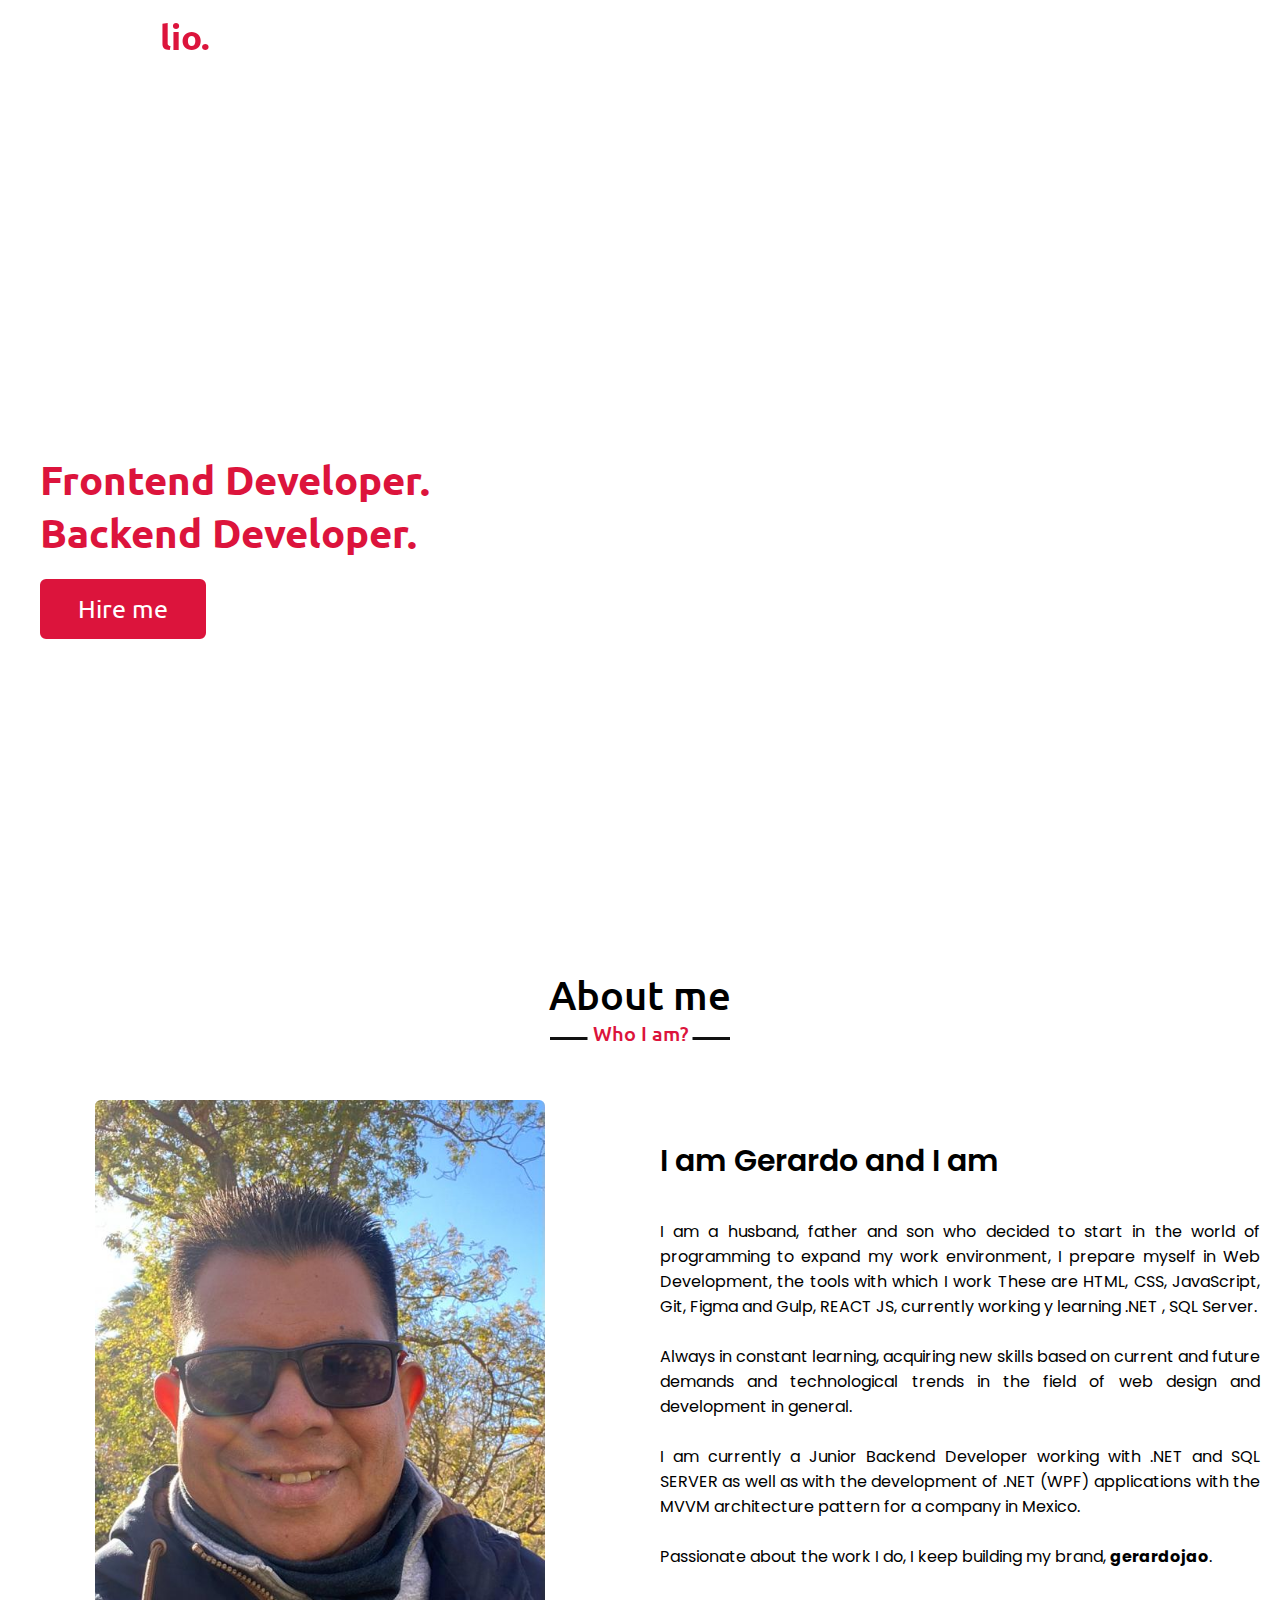
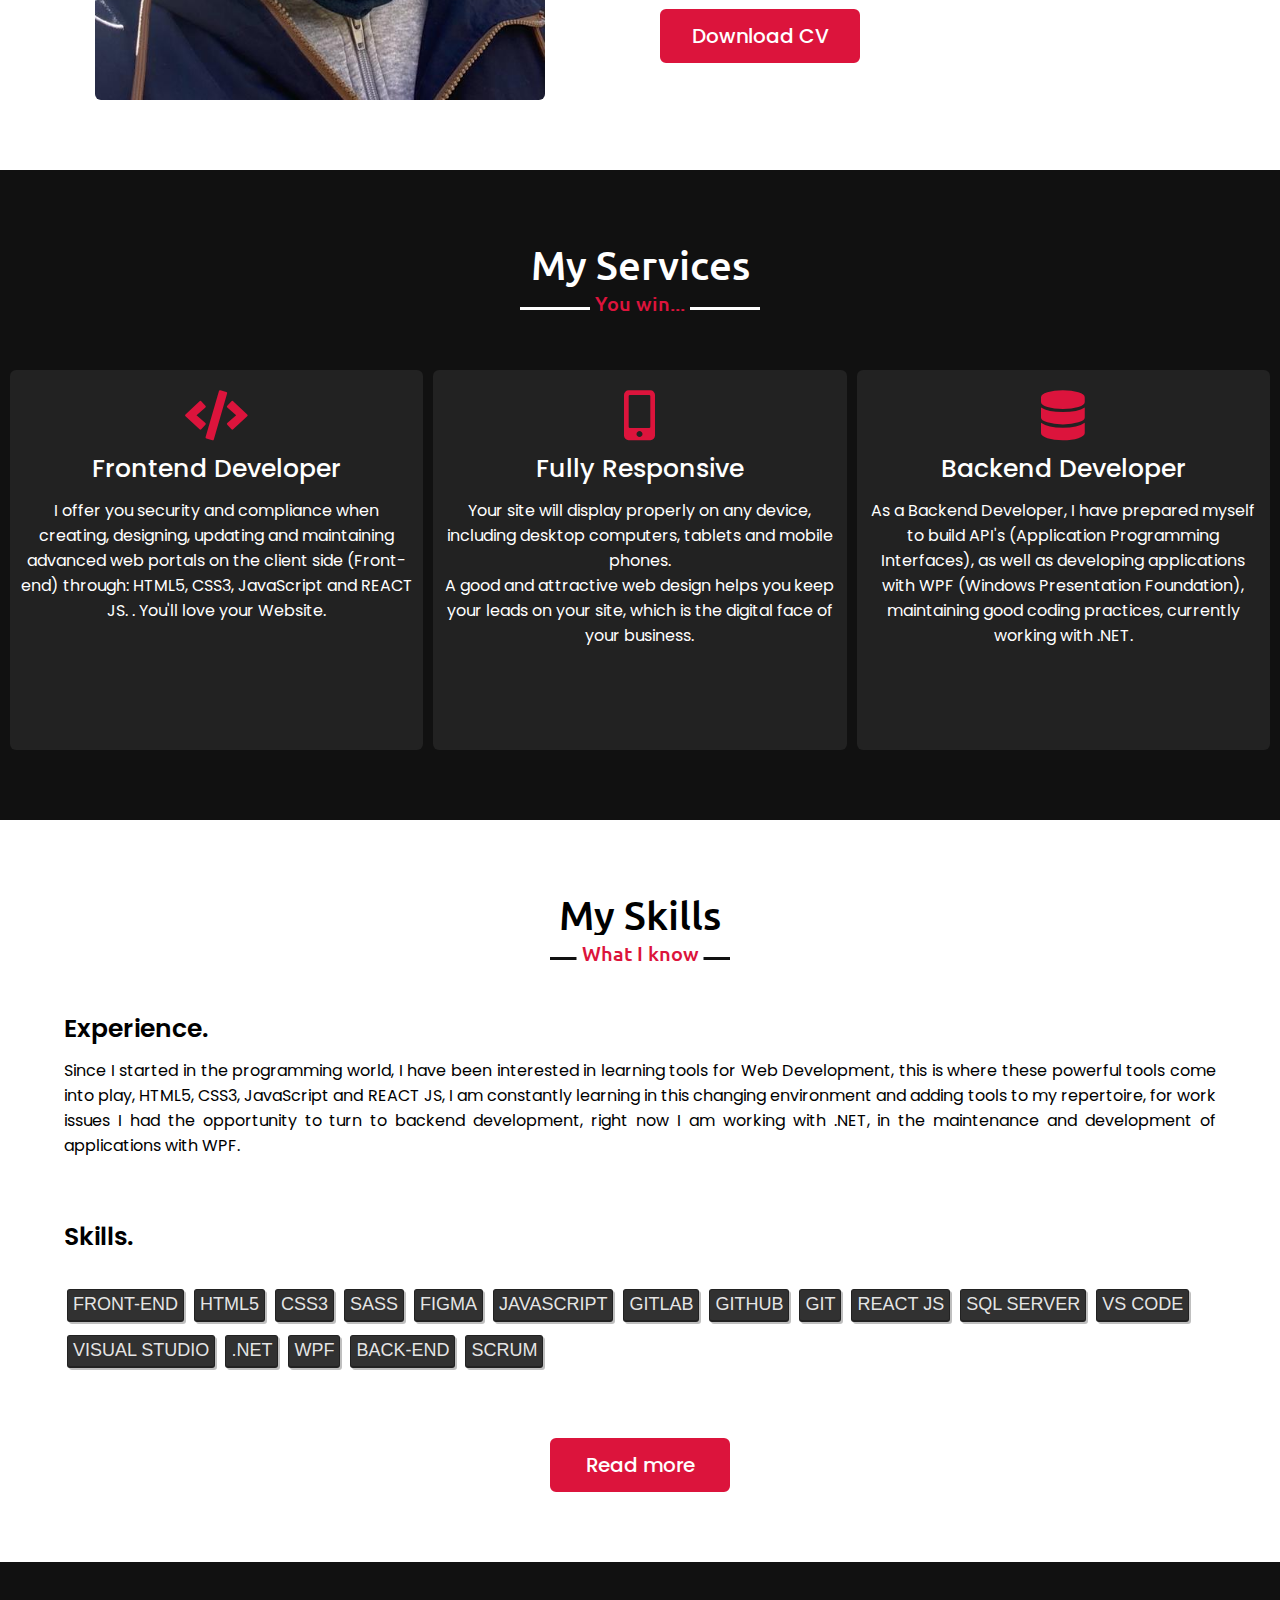
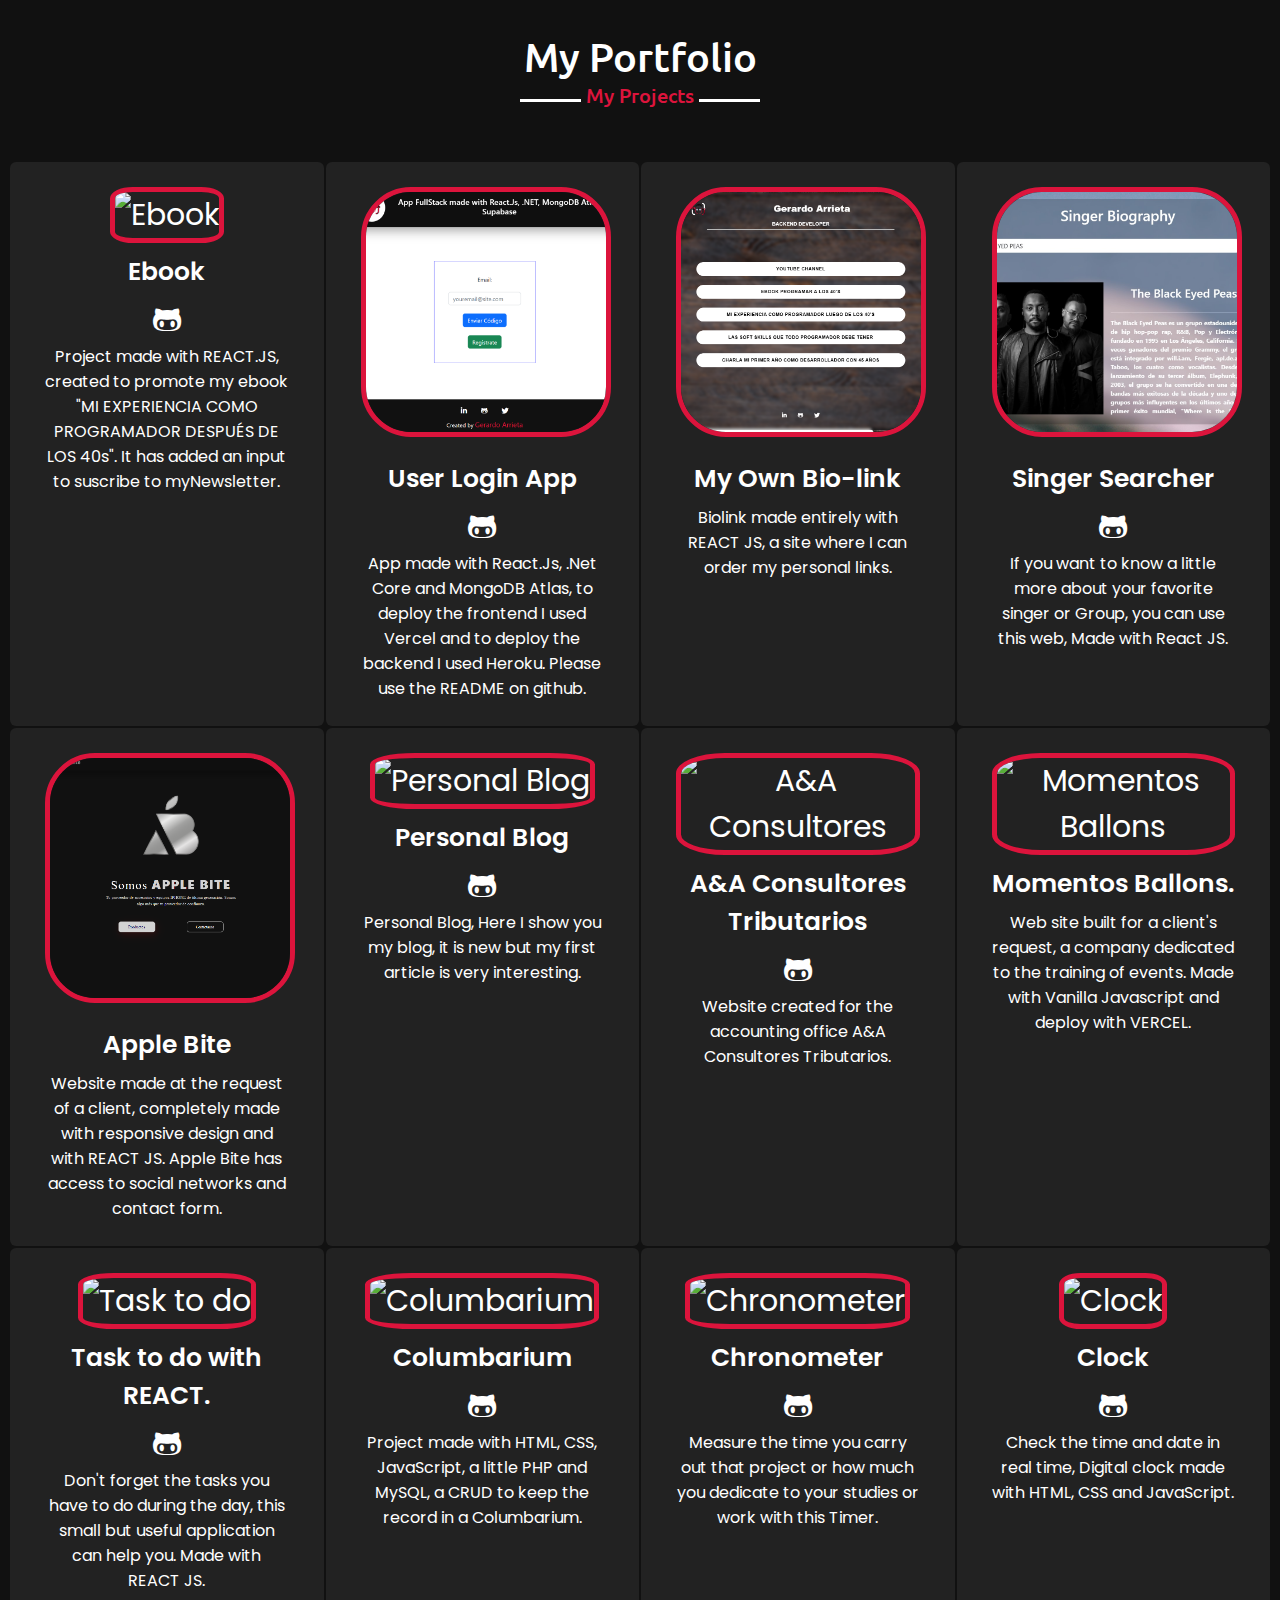
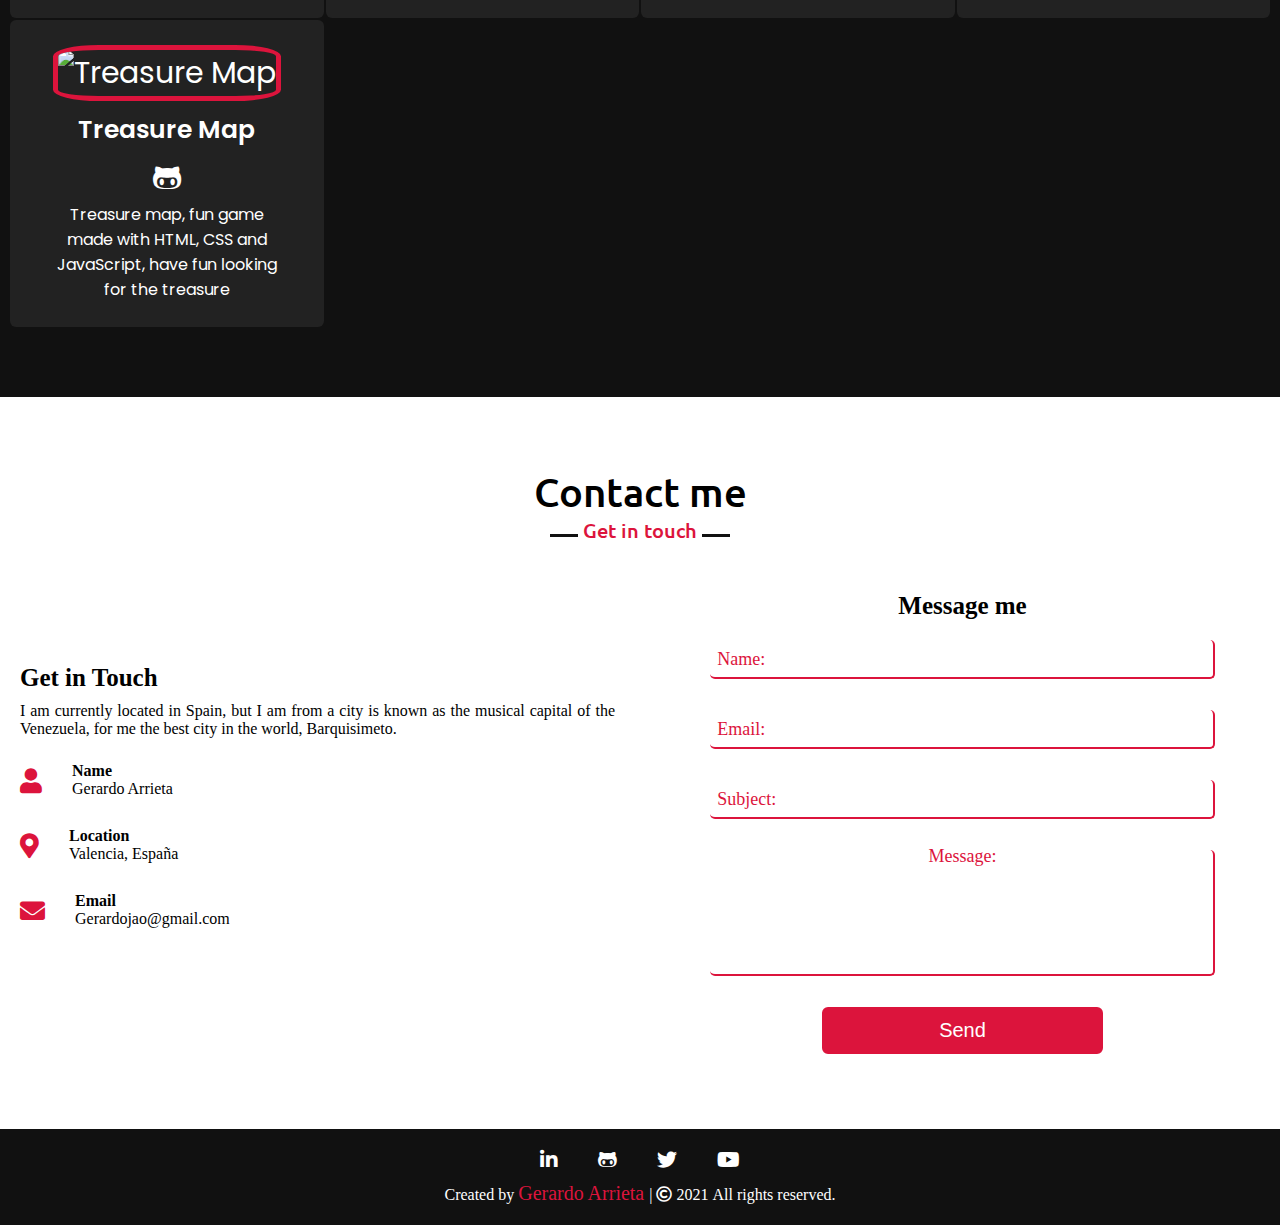
==== index.html @ e3ae9c71 "edit foto" ====
<!DOCTYPE html>
<html lang="en">

<head>
    <meta charset="UTF-8">
    <meta http-equiv="X-UA-Compatible" content="IE=edge">
    <meta name="viewport" content="width=device-width, initial-scale=1.0">
    <link rel="shortcut icon" href="./assets/logo.svg">
    <title>Gerardo Arrieta</title>
    <link rel="stylesheet" href="styles-min.css" type="text/css">
    <link rel="stylesheet" href="https://cdnjs.cloudflare.com/ajax/libs/font-awesome/5.15.3/css/all.min.css"
        referrerpolicy="no-referrer" />
</head>

<body>
    <nav class="navbar">
        <div class="navbar__container">
            <div class="navbar__logo"><a href="#" class="navbar__logo--a">Portfo<span id="spanLogo"
                        class="navbar__logo--span">lio.</span></a></div>
            <ul class="menu m">
                <li class="navbar__link"><a class="navbar__link--a a" href="#home">Home</a></li>
                <li class="navbar__link"><a class="navbar__link--a a" href="#about">About</a></li>
                <li class="navbar__link"><a class="navbar__link--a a" href="#service">Services</a></li>
                <li class="navbar__link"><a class="navbar__link--a a" href="#skills">Skills</a></li>
                <li class="navbar__link"><a class="navbar__link--a a" href="#portfolio">Portfolio</a></li>
                <li class="navbar__link"><a class="navbar__link--a a" href="#contact">Contact</a></li>
            </ul> <button id="panel-btn" class="panel-btn hamburger hamburger--vortex" type="button"> <span
                    class="hamburger-box"> <span class="hamburger-inner"></span> </span> </button>
        </div>
    </nav>
    <section class="home" id="home">
        <div class="home__container">
            <div class="home__content">
                <div class="home__content home__content--1">Hello, my name is</div>
                <div class="home__content home__content--2">Gerardo Arrieta</div>
                <div class="home__content home__content--3">And I am <span class="home__content--span typed"></span>
                </div>
                <div class="n-hide" id="strings">
                    <p class="home__content--span">Frontend Developer.</p>
                    <p class="home__content--span">Backend Developer.</p>
                </div><a href="#contact" class="home__content home__content--link">Hire me</a>
            </div>
        </div>
    </section>
    <section class="about" id="about">
        <div class="about__container">
            <h2 class="about__title">About me</h2>
            <div class="about__content">
                <article class="about__content about__content--1"><img src="./assets/meagain.jpeg" alt=""></article>
                <article class="about__content about__content--2">
                    <div>I am Gerardo and I am <br><span class="typed2"></span></div><br>
                    <p>I am a husband, father and son who decided to start in the world of programming to expand my work
                        environment, I prepare myself in Web Development, the tools with which I work These are HTML,
                        CSS, JavaScript, Git, Figma and Gulp, REACT JS, currently working y learning .NET , SQL Server.
                    </p><br>
                    <p>Always in constant learning, acquiring new skills based on current and future demands and
                        technological trends in the field of web design and development in general.</p><br>
                        <p>I am currently a Junior Backend Developer working with .NET and SQL SERVER as well as with the development of .NET (WPF) applications with the MVVM architecture pattern for a company in Mexico.
                        </p><br>
                    <p>Passionate about the work I do, I keep building my brand, <b>gerardojao</b>.</p><a href="./assets/CVGERARDOARRIETA.pdf"
                        download="Gerardo Arrieta CV" target="_blank" rel="noopener noreferrer">Download CV</a>
                </article>
            </div>
        </div>
    </section>
    <section class="service" id="service">
        <div class="service__container">
            <h2 class="service__title">My Services</h2>
            <div class="service__content">
                <div class="service__content--card">
                    <div class="box"><i class="fas fa-code"></i><br>
                        <div class="text">Frontend Developer</div>
                        <p> I offer you security and compliance when creating, designing, updating and maintaining
                            advanced web portals on the client side (Front-end) through: HTML5, CSS3, JavaScript and
                            REACT JS. . You'll love your Website.</p>
                    </div>
                </div>
                <div class="service__content--card">
                    <div class="box"><i class="fas fa-mobile-alt" aria-hidden="true"></i><br>
                        <div class="text">Fully Responsive</div>
                        <p>Your site will display properly on any device, including desktop computers, tablets and
                            mobile phones.</p>
                        <p>A good and attractive web design helps you keep your leads on your site, which is the digital
                            face of your business.</p>
                    </div>
                </div>
                <div class="service__content--card">
                    <div class="box"><i class="fas fa-database"></i><br>
                        <div class="text">Backend Developer</div>
                        <p>As a Backend Developer, I have prepared myself to build API's (Application Programming Interfaces), as well as developing applications with WPF (Windows Presentation Foundation), maintaining good coding practices, currently working with .NET.</p>
                    </div>
                </div>
            </div>
        </div>
    </section>
    <section class="skills" id="skills">
        <div class="skills__container">
            <h2 class="skills__title">My Skills</h2>
            <div class="skills__content">
                <div class="skills__content--creative">
                    <div class="text">Experience.</div>
                    <p> Since I started in the programming world, I have been interested in learning tools for Web Development, this is where these powerful tools come into play, HTML5, CSS3, JavaScript and REACT JS, I am constantly learning in this changing environment and adding tools to my repertoire, for work issues I had the opportunity to turn to backend development, right now I am working with .NET, in the maintenance and development of applications with WPF.
                    </p>
                </div>
                <div class="skills__content--bars">
                    <div class="skills__content--creative"></div>
                    <div class="text">Skills.</div>
                    <div class="filters">
                        <ul>
                            <li class=""><span>FRONT-END</span></li>
                            <li class=""><span>HTML5</span></li>
                            <li class="active"><span>CSS3</span></li>
                            <li class=""><span>SASS</span></li>
                            <li class=""><span>FIGMA</span></li>
                            <li class=""><span>JAVASCRIPT</span></li>
                            <li class=""><span>GITLAB</span></li>
                            <li class=""><span>GITHUB</span></li>
                            <li class=""><span>GIT</span></li>
                            <li class=""><span>REACT JS</span></li>
                            <li class=""><span>SQL SERVER</span></li>
                            <li class=""><span>VS CODE</span></li>
                            <li class=""><span>VISUAL STUDIO</span></li>
                            <li class=""><span>.NET</span></li>
                            <li class=""><span>WPF</span></li>
                            <li class=""><span>BACK-END</span></li>
                            <li class=""><span>SCRUM</span></li>
                        </ul>
                    </div>
                </div><a href="https://github.com/gerardojao" target="_blank">Read more</a>
            </div>
        </div>
    </section>
    <section class="portfolio" id="portfolio">
        <div class="portfolio__container">
            <h2 class="portfolio__title">My Portfolio</h2>
            <div class="portfolio__container--carousel ">
                <div class="card ">
                    <div class="box"><a href="https://ebookyoprogramador.vercel.app/" target="_blank"><img
                                src="./assets/portada.svg" alt="Ebook"></a>
                        <div class="text">Ebook</div><a title="GitHub"
                            href="https://github.com/gerardojao/yoprogramador" target="_blank"><i
                                class="fab fa-github-alt" aria-hidden="true"></i></a>
                        <p>Project made with REACT.JS, created to promote my ebook "MI EXPERIENCIA COMO PROGRAMADOR
                            DESPUÉS DE LOS 40s". It has added an input to suscribe to myNewsletter. </p>
                    </div>
                </div>

                <div class="card ">
                    <div class="box"><a href="https://userlogin.vercel.app/login" target="_blank"
                            rel="noopener noreferrer"><img src="./assets/userloginapp.png" alt="User Login App"></a>
                        <div class="text">User Login App</div><a title="GitHub"
                            href="https://github.com/gerardojao/clientApp" target="_blank"><i class="fab fa-github-alt"
                                aria-hidden="true"></i></a>
                        <p>App made with React.Js, .Net Core and MongoDB Atlas, to deploy the frontend I used Vercel and
                            to deploy the backend I used Heroku. Please use the README on github. </p>
                    </div>
                </div>
                <div class="card ">
                    <div class="box"><a href="https://bit.ly/3MsRdD9" target="_blank" rel="noopener noreferrer"><img
                                src="./assets/bio.png" alt="Biolink Gerardojao"></a>
                        <div class="text">My Own Bio-link</div>
                        <p>Biolink made entirely with REACT JS, a site where I can order my personal links. </p>
                    </div>
                </div>
                <div class="card ">
                    <div class="box"><a href="https://singer-biography.netlify.app/" target="_blank"
                            rel="noopener noreferrer"><img src="./assets/SINGERBIOGRAPHY.jpg" alt="Singer Searcher"></a>
                        <div class="text">Singer Searcher</div><a title="GitHub"
                            href="https://github.com/gerardojao/singerbiography" target="_blank"><i
                                class="fab fa-github-alt" aria-hidden="true"></i></a>
                        <p>If you want to know a little more about your favorite singer or Group, you can use this web,
                            Made with React JS. </p>
                    </div>
                </div>
                <div class="card ">
                    <div class="box"><a href="https://bit.ly/3rsDqEd" target="_blank" rel="noopener noreferrer"><img
                                src="./assets/applebite.png" alt="Apple Bite"></a>
                        <div class="text">Apple Bite</div>
                        <p>Website made at the request of a client, completely made with responsive design and with
                            REACT JS. Apple Bite has access to social networks and contact form. </p>
                    </div>
                </div>
                <div class="card ">
                    <div class="box"><a href="https://gerardojao.github.io/My-Blog" target="_blank"
                            rel="noopener noreferrer"><img src="./assets/img-blog.jpg" alt="Personal Blog"></a>
                        <div class="text">Personal Blog</div><a title="GitHub"
                            href="https://github.com/gerardojao/My-Blog" target="_blank"><i class="fab fa-github-alt"
                                aria-hidden="true"></i></a>
                        <p>Personal Blog, Here I show you my blog, it is new but my first article is very interesting.
                        </p>
                    </div>
                </div>
                <div class="card ">
                    <div class="box"><a href="https://aaconsultores.github.io/website" target="_blank"
                            rel="noopener noreferrer"><img src="./assets/portada website.png" alt="A&A Consultores"></a>
                        <div class="text">A&A Consultores Tributarios</div><a title="GitHub"
                            href="https://github.com/aaconsultores/website" target="_blank"><i class="fab fa-github-alt"
                                aria-hidden="true"></i></a>
                        <p>Website created for the accounting office A&A Consultores Tributarios. </p>
                    </div>
                </div>
                <div class="card ">
                    <div class="box"><a href="https://ballonsmomentos.vercel.app/" target="_blank"
                            rel="noopener noreferrer"><img src="./assets/MB.png" alt="Momentos Ballons"></a>
                        <div class="text">Momentos Ballons.</div>
                        <p>Web site built for a client's request, a company dedicated to the training of events. Made
                            with Vanilla Javascript and deploy with VERCEL. </p>
                    </div>
                </div>
                <div class="card ">
                    <div class="box"><a href="https://gerardojao.github.io/tasktodo-react/" target="_blank"
                            rel="noopener noreferrer"><img src="./assets/Task to do.png" alt="Task to do"></a>
                        <div class="text">Task to do with REACT.</div><a title="GitHub"
                            href="https://gerardojao.github.io/tasktodo-react/" target="_blank"><i
                                class="fab fa-github-alt" aria-hidden="true"></i></a>
                        <p>Don't forget the tasks you have to do during the day, this small but useful application can
                            help you. Made with REACT JS. </p>
                    </div>
                </div>
                <div class="card ">
                    <div class="box"><a href="https://gerardojao.github.io/columbarium/" target="_blank"><img
                                src="./assets/columbarium.png" alt="Columbarium"></a>
                        <div class="text">Columbarium</div><a title="GitHub"
                            href="https://github.com/gerardojao/columbarium" target="_blank"><i
                                class="fab fa-github-alt" aria-hidden="true"></i></a>
                        <p>Project made with HTML, CSS, JavaScript, a little PHP and MySQL, a CRUD to keep the record in
                            a Columbarium. </p>
                    </div>
                </div>
                <div class="card ">
                    <div class="box"><a href="https://gerardojao.github.io/chronometer/" target="_blank"
                            rel="noopener noreferrer"><img src="./assets/chronometer.png" alt="Chronometer"></a>
                        <div class="text">Chronometer</div><a title="GitHub"
                            href="https://github.com/gerardojao/chronometer" target="_blank"><i
                                class="fab fa-github-alt" aria-hidden="true"></i></a>
                        <p>Measure the time you carry out that project or how much you dedicate to your studies or work
                            with this Timer. </p>
                    </div>
                </div>
                <div class="card ">
                    <div class="box"><a href="https://gerardojao.github.io/Clock/" target="_blank"
                            rel="noopener noreferrer"><img src="./assets/Clock.png" alt="Clock"></a>
                        <div class="text">Clock</div><a title="GitHub" href="https://github.com/gerardojao/Clock"
                            target="_blank"><i class="fab fa-github-alt" aria-hidden="true"></i></a>
                        <p>Check the time and date in real time, Digital clock made with HTML, CSS and JavaScript. </p>
                    </div>
                </div>
                <div class="card ">
                    <div class="box"><a href="https://gerardojao.github.io/Treasure-Map/" target="_blank"
                            rel="noopener noreferrer"><img src="./assets/treasure Map.png" alt="Treasure Map"></a>
                        <div class="text">Treasure Map</div><a title="GitHub"
                            href="https://github.com/gerardojao/Treasure-Map" target="_blank"><i
                                class="fab fa-github-alt" aria-hidden="true"></i></a>
                        <p>Treasure map, fun game made with HTML, CSS and JavaScript, have fun looking for the treasure
                        </p>
                    </div>
                </div>
            </div>
    </section>
    <section class="contact" id="contact">
        <div class="contact__container">
            <div class="center">
                <div class="content content__hide">
                    <div class="header">
                        <h2>Message sent successfully</h2>
                    </div><label for="click" class="fas fa-check"></label>
                    <p><span class="pattern bigFont">Gerardo</span> Thank you for contacting me, I will contact you as
                        soon as possible.</p>
                    <div class="line"></div><a class="close-btn">Close</a>
                </div>
            </div>
            <h2 class="contact__title">Contact me</h2>
            <div class="form__content">
                <div class="form__content--1">
                    <div class="text">Get in Touch</div>
                    <p> I am currently located in Spain, but I am from a city is known as the musical
                        capital of the Venezuela, for me the best city in the world, Barquisimeto. </p>
                    <div class="icons">
                        <div class="row"><i class="fas fa-user"></i>
                            <div class="info">
                                <div class="head">Name</div>
                                <div class="sub-title">Gerardo Arrieta</div>
                            </div>
                        </div>
                        <div class="row"><i class="fas fa-map-marker-alt"></i>
                            <div class="info">
                                <div class="head">Location</div>
                                <div class="sub-title">Valencia, España</div>
                            </div>
                        </div>
                        <div class="row"><i class="fas fa-envelope"></i>
                            <div class="info">
                                <div class="head">Email</div>
                                <div class="sub-title">Gerardojao@gmail.com</div>
                            </div>
                        </div>
                        <!-- <div class="row"><a href="https://bit.ly/3z6SwRh"><i class="fab fa-whatsapp-square"></i></i></a>
                            <div class="info">
                                <div class="head">Whatsapp</div>
                                <div class="sub-title">+584245823137</div>
                            </div>
                        </div> -->
                    </div>
                </div>
                <form class="main main__form">
                    <div class="text">Message me</div><input type="text" class="formulario__items" name="name" id="name"
                        title="Accept space, special character and letters ex: Peter"
                        pattern="^[\w'\-,.][^0-9_!¡?÷?¿/\\+=@#$%ˆ&*(){}|~<>;:[\]]{2,}$" required><label id="label"
                        class="form-label" for="name">Name:</label><input id="email" type="text"
                        class="formulario__items" name="email"
                        pattern="[a-zA-Z0-9_]+([.][a-zA-Z0-9_]+)*@[a-z0-9-]+(\.[a-z]{2,15})$"
                        title="Email format correct: peter@gmail.com" required><label id="label" class="form-label"
                        for="email">Email:</label><input id="subject" type="text" class="formulario__items"
                        name="subject" required><label id="label" class="form-label"
                        for="subject">Subject:</label><textarea id="mensaje" class="formulario__mensaje" cols="30"
                        rows="5" name="comments" required></textarea><label id="textarea" class="mensaje"
                        for="mensaje">Message:</label><button class="formulario__items form__button"
                        value="Send">Send</button>
                </form>
            </div>
        </div>
    </section>
    <footer class="footer">
        <div class="rrss"><a title="LinkedIn" href="https://linkedin.com/in/gerardojao" target="_blank"><i
                    class="fab fa-linkedin-in" aria-hidden="true"></i></a><a title="GitHub"
                href="https://github.com/gerardojao" target="_blank"><i class="fab fa-github-alt"
                    aria-hidden="true"></i></a><a title="Twitter" href="https://twitter.com/gerardojao"
                target="_blank"><i class="fab fa-twitter" aria-hidden="true"></i></i></a><a title="YouTube" href="https://www.youtube.com/channel/UCA1YYc0kepUu-5-598qnNIw" target="_blank"><i
                    class="fab fa-youtube" aria-hidden="true"></i></a></div>
        <div class="copyright">Created by <span class="name"> Gerardo Arrieta </span>| <span class="far fa-copyright">
                2021 All rights reserved.</span></div>
    </footer><button class="scroll-top-btn hidden">&#11014;</button>
    <script src="https://cdn.jsdelivr.net/npm/typed.js@2.0.12"></script>
    <script src="script.js"></script>
</body>

</html>
---- styles-min.css ----
@import url('https://fonts.googleapis.com/css2?family=Poppins:wght@400;500;600;700&family=Ubuntu:wght@400;500;700&display=swap'); @import url("hamburgers.min.css");*{margin:0;padding:0;box-sizing: border-box;text-decoration: none;}body{font-size:16px;}:root{--main-color: crimson;--second-color:#222;--third-color:#fff;}html{scroll-behavior: smooth;}/* navbar style */.navbar{position: fixed;width: 100%;padding:15px 0;transition: all .3s ease;font-family: "Ubuntu",sans-serif;z-index:999;font-size:16px;}.sticky{padding:15px 0; background: var(--main-color);}.navbar__container{display:flex;align-items: center;justify-content: space-between;max-width: 1300px;padding: 0 50px;margin:auto;}.navbar__logo--a{font-size:35px;color:var(--third-color);font-weight: 600;}.navbar__logo--span{color: var(--main-color);}.navbar__logo--spanW{color:var(--third-color);}.navbar__link{list-style: none;display:inline-block;}.navbar__link--a{color:var(--third-color);font-size: 17px;font-weight: 500;margin-left: 20px;transition:color .3s ease;}.navbar__link--a:hover{color:var(--main-color);}.navbar__link--white{color:var(--third-color);font-size: 17px;font-weight: 500;margin-left: 20px;transition:color .3s ease;}/* hambur */.is-active{transform: translate(0,0);}#panel-btn{position: fixed; z-index: 999;top:2vh; right: 1vw; width: 3rem; height: 3rem; border-radius: 50%; padding: 0; display:flex; justify-content: center; align-items: center; background-color: var(--main-color);cursor:pointer;display:none;color:#fff;}/* home section */.home{display:flex;height: 100vh;background: url("./assets/darkbg.jpg") fixed no-repeat;background-size: cover;color:#fff;min-height: 500px;font-family: "Ubuntu",sans-serif;}.home__container{margin:auto 0 auto 40px;}.home__content--1{font-size: 27px;}.home__content--2{font-size: 75px;font-weight: 600;margin-left: -10px;}.home__content--3{font-size: 27px;margin:5px 0;}.home__content--span{color:crimson;font-weight: 700;font-size: 40px;}.home__content--3 .n-hide{opacity:0;visibility: hidden;}.home__content--link{display:inline-block;color:#fff;background-color: crimson;font-size: 25px;padding:12px 36px;margin-top:20px;border-radius: 6px;border:2px solid crimson;transition: all .3s ease;}.home__content--link:hover{color:#fff;background: none;}/* about section */ section{padding:70px 0;}.about{font-family:"Poppins",sans-serif;}.about__title{font-family:"Ubuntu",sans-serif;text-align:center;font-size: 40px;font-weight: 500;margin-bottom: 60px;padding-bottom: 20px;position: relative;}.about__title::before{content:"";position: absolute;bottom:0px;left:50%;width: 180px;height: 3px;background: #111;transform:translateX(-50%);}.about__title::after{content:"Who I am?";position: absolute;bottom:-12px;left:50%;color:crimson;background: #fff;transform:translateX(-50%);padding:5px;font-size: 20px;}.about__content--1 img{height: 534px; width: 400px; object-fit: cover;border-radius:6px;}.about__content{display:grid;align-items: center;justify-content: space-between;grid-template-columns: repeat(auto-fit, minmax(250px,1fr));/* tenia en minmax350,1fr */}.about__content--1{margin-left:auto;margin-right:auto;}.about__content--1 img{height: 507px;width: 380px;object-fit: cover; border-radius:6px; margin-left:auto; margin-right:auto;}.about__content--2{margin:20px 10px;}.about__content--2 div{font-size: 25px; font-weight:600; margin-bottom:10px;}.about__content--2 span{color:crimson;}.about__content--2 p{text-align: justify;}.about__content--2 a{display:inline-block;color:#fff;background-color: crimson;font-size: 20px;font-weight:500;padding:10px 20px;margin-top:40px;border-radius: 6px;border:2px solid crimson;transition: all .3s ease;width:200px;text-align:center;}.about__content--2 a:hover{color:crimson;background: none;}/* services section */.service{font-family:"Poppins",sans-serif;padding-left:10px;padding-right:10px;background: #111;color:#fff;}.service__title{font-family:"Ubuntu",sans-serif; text-align:center; font-size: 40px; font-weight: 500; margin-bottom: 60px; padding-bottom: 20px; position: relative;}.service__title::before{content:""; position: absolute; bottom:0px; left:50%; width: 240px; height: 3px; background: #fff; transform:translateX(-50%);}.service__title::after{content:"You win..."; position: absolute; bottom:-12px; left:50%; color:crimson; background: #111; transform:translateX(-50%); padding:5px; font-size: 20px;}.service__content{display:grid;align-items: center;justify-content: space-between;grid-template-columns: repeat(auto-fit, minmax(250px,1fr));gap:10px;}.service__content--card{background:#222; text-align:center; border-radius:6px; padding:20px 10px; min-height: 380px;}.service__content--card:hover{background:crimson;}.service__content--card i{color:crimson;font-size: 50px;padding-bottom:10px;transition: color .3s ease;}.service__content--card:hover i{color:#111;}.service__content--card .text{font-size: 25px;font-weight: 500;margin-bottom:10px 0 7px 0;padding-bottom:10px;}.service__content--card .box{transition: all .3s ease;}.service__content--card .box:hover{transform:scale(1.05);}/* skills */.skills{font-family:"Poppins",sans-serif;}.skills__title{font-family:"Ubuntu",sans-serif; text-align:center; font-size: 40px; font-weight: 500; margin-bottom: 30px; padding-bottom: 20px; position: relative;}.skills__title::before{content:""; position: absolute; bottom:0px; left:50%; width: 180px; height: 3px; background: #111; transform:translateX(-50%);}.skills__title::after{content:"What I know"; position: absolute; bottom:-12px; left:50%; color:crimson; background: #fff; transform:translateX(-50%); padding:5px; font-size: 20px;}.skills__content{display:flex;flex-direction: column;align-items: center;justify-content: center;}.skills__content--creative,.skills__content--bars{margin:20px;width: 90%;}.skills__content--creative .text{font-size: 25px;font-weight:600;margin-bottom:10px;}.skills__content--bars .text{font-size: 25px;font-weight:600;margin-bottom:30px;}.skills__content--creative p{text-align: justify;}.skills__content a{display:inline-block;color:#fff;background-color: crimson;font-size: 20px;font-weight:500;padding:10px 30px;margin-top:40px;border-radius: 6px;border:2px solid crimson;transition: all .3s ease;justify-content: center;align-items: center;width: 180px;height: auto;text-align: center;}.skills__content a:hover{color:crimson;background: none;}.skills__content--bars span{font-weight: 500;font-size: 18px;}.skills__content--bars .line{height: 5px;width: 100%;background: lightgray;position: absolute;top:30px;}.skills__content--bars .line::before{content:"";position: absolute;left:0;width: 80%;height: 100%;background: crimson;} .filters li{display: inline-block;padding: 8px 5px;background-color: #313131;color: #f1f1f1f1;border-width: 1px 1px 2px 1px;border-style: solid;border-color: #222;border-radius: 3px;text-transform: uppercase;font-family: MontSerrat,Tahoma,Arial,sans-serif;font-weight: 700;font-size: .75em;line-height: 1em;box-shadow: 2px 2px 0 rgba(0,0,0,.25);margin: 3px;opacity: 1;position: relative;overflow: hidden;}.filters li:hover{background-color: crimson;}/* portfolio/portfolio */ .portfolio{font-family:"Poppins",sans-serif;padding-left:10px;padding-right:10px;background: #111;color:#fff;}.portfolio__title{font-family:"Ubuntu",sans-serif; text-align:center; font-size: 40px; font-weight: 500; margin-bottom: 60px; padding-bottom: 20px; position: relative;}.portfolio__title::before{content:""; position: absolute; bottom:0px; left:50%; width: 240px; height: 3px; background: #fff; transform:translateX(-50%);}.portfolio__title::after{content:"My Projects"; position: absolute; bottom:-12px; left:50%; color:crimson; background: #111; transform:translateX(-50%); padding:5px; font-size: 20px;}.portfolio__container--carousel{display:grid;grid-template-columns: repeat(auto-fill, minmax(300px,1fr));gap:2px;}.portfolio__container--carousel .card{background: #222;border-radius: 6px;padding:25px 35px;text-align: center;transition:all .3s ease;}.portfolio__container--carousel .card:hover{background: crimson;}.portfolio__container--carousel .card:hover .box{transform: scale(1.05);}.portfolio__container--carousel .card .text{font-size: 25px; font-weight: 600; margin: 10px 0 7px 0;}.portfolio__container--carousel .card img{height: 250px;width: 250px;object-fit: cover;border-radius: 20%;border: 5px solid crimson;transition:all .3s ease;cursor:pointer;}.portfolio__container--carousel .card:hover img{border: 5px solid #fff;cursor:pointer;}.portfolio__container--carousel .card a{color:#fff;font-size:30px;cursor:pointer;}/* contact me section */ .contact__title{font-family:"Ubuntu",sans-serif;text-align:center;font-size: 40px;font-weight: 500;margin-bottom: 30px;padding-bottom: 20px;position: relative;}.contact__title::before{content:"";position: absolute;bottom:0px;left:50%;width: 180px;height: 3px;background: #111;transform:translateX(-50%);}.contact__title::after{content:"Get in touch";position: absolute;bottom:-12px;left:50%;color:crimson;background: #fff;transform:translateX(-50%);padding:5px;font-size: 20px;}.contact__container{position: relative;}.form__content{display:grid;align-items: center;justify-content: space-between;grid-template-columns: repeat(auto-fit, minmax(250px,1fr));/* tenia 380,1fr */gap:10px;margin-top:-10px;}.form__content--1,.main{margin-left:20px;margin-right:20px;}.form__content--1 .text{font-size: 25px;font-weight:600;margin-bottom:10px;}.form__content--1 p{text-align: justify;}.form__content--1 .icons{margin:10px 0;}.form__content--1 .row{display:flex;height: 65px;align-items: center;}.form__content--1 .row .info{margin-left:30px;}.form__content--1 .row i{font-size: 25px;color:crimson;}.form__content--1 .info .head{font-weight: 600;}/* form import */.main{display:flex;flex-direction:column;justify-content: center;align-items:center;margin:auto;width: 90%;text-align: left;}.main__form{padding: 5px 5px;border-radius: 3px;display:flex;flex-direction: column;align-content: center;flex-wrap: wrap;position: relative;}.main__form .text{font-size: 25px;font-weight:600;margin-bottom:20px;margin-top:30px;}.form-label{display: inline-block;color:crimson;margin-top:10px;font-size: 18px;position: relative;margin-left:15px;top:-40px;z-index:-50;transition:all .5s;width: 90%;}.form-js{display: inline-block;color:#222;margin-top:10px;font-size: 18px;position: relative;transition:all .5s;top:-70px;z-index:1;text-align: left;width: 90%;}.formulario__items{background: transparent;border:none;font-size: 18px;color:#222;border-radius: 2px;padding:8px;border-bottom: 2px solid crimson;border-right: 2px solid crimson;border-radius:5px;width: 90%;outline:0;}.formulario__items:focus +.form-label{z-index:1;font-weight: 100;top:-70px;}.formulario__mensaje{background: transparent;border:none;font-size: 18px;color:#222;border-radius: 5px;padding:12px;border-bottom: 2px solid crimson;border-right: 2px solid crimson;resize:none;width: 90%;outline:0;}.mensaje{display: block;color:crimson;margin-top:10px;font-size: 18px;position: relative;transition:all .5s;z-index:-50;top:-140px;}.mensaje-js{text-align: left;display: block;color:#222;margin-top:10px;font-size: 18px;position: relative;transition:all .5s;z-index:1;top:-180px;}.formulario__mensaje:focus +.mensaje{z-index:1;font-weight: 100;top:-180px;}.form__button{display:inline-block;color:#fff;background-color: crimson;font-size: 20px;font-weight:500;padding:10px 30px;cursor:pointer;border-radius: 6px;border:2px solid crimson;transition: all .3s ease;text-align:center;width:50%;}.form__button:hover{color:crimson;background: none;}/* footer section */footer{background: #111;padding: 20px 23px;color:#fff;text-align: center;}footer .name{color:crimson;font-size: 20px;}footer .rsss{margin-bottom:10px;}footer .copyright{margin-top:10px;}footer .rrss a{text-decoration: none;color:#fff;font-size:20px;padding:20px;}footer .rrss a [title]{color:#fff;background:none;}@media (max-width:768px){.navbar__container{padding:0 10px}.navbar__link--a{font-size:18px;font-weight:450;margin-left:10px;transition:color .3s ease}.navbar__link--white{font-size:18px;font-weight:450;margin-left:10px;transition:color .3s ease}.home__content--2{font-size:60px}.home__content--3{font-size:32px}.home__content--link{font-size:22px;padding:12px 34px}.about__content--1 img{height:350px;width:250px;object-fit:cover;border-radius:6px;margin-left:auto;margin-right:auto}}@media (max-width:604px){.navbar__container{padding:0 10px}.menu{position:fixed;height:100vh;width:100%;background-color:#222;left:-100%;top:0;text-align:center;padding-top:80px;transition:all .3s ease}.menu--active{left:0}.navbar__link{display:block}.navbar__link--a{display:inline-block;margin:20px 0;font-size:25px}.navbar__link--a:hover{color:var(--main-color)}.navbar__link--white{display:inline-block;margin:20px 0;font-size:25px;margin-left:10px}.navbar__link--white:hover{color:var(--main-color)}#panel-btn{display:block;top:2vh;right:2.5vw}.fas{display:flex;justify-content:center;align-items:center}.home__content--2{font-size:45px}.home__content--3{font-size:35px}.home__content--link{font-size:20px;padding:8px 20px}.n-hide{display:none}.about__content--1 img{height:350px;width:250px;object-fit:cover;border-radius:6px}.service__content--card{min-height:300px}}@media (max-width:380px){.mensaje{display:block;color:crimson;margin-top:10px;font-size:18px;position:relative;transition:all .5s;z-index:-50;top:-140px}.mensaje-js{text-align:left;display:block;color:#222;margin-top:10px;font-size:18px;position:relative;transition:all .5s;z-index:1;top:-160px}.formulario__mensaje:focus+.mensaje{z-index:1;font-weight:100;top:-160px}.content{width:90%;height:auto}.header h2{color:#fff;margin:20px auto;;padding:0;font-weight:500px;text-align:center}.fa-check{margin:30px 0 0 130px}.content p{padding:30px 5px;font-size:12px}.close-btn{position:absolute;bottom:10px;right:10px;border-radius:5px;cursor:pointer;padding:8px 10px;font-size:12px}}@media (min-width:1040px){.about__content{grid-template-columns:repeat(auto-fit,minmax(500px,1fr))}.about__content--1 img{height:600px;width:450px}.about__content--2{margin:20px 20px}.about__content--2 div{font-size:30px}}/* scroll */.scroll-top-btn{position: fixed; z-index: 999; bottom: 1vh; width: 4rem; height: 4rem; right: 2vw; background-color: crimson; border-radius: 50%;border:2px solid #fff; font-size:2rem; font-weight: bold; cursor: pointer; transition: all .3s ease;color:#fff;}.scroll-top-btn:hover{background-color: var(--third-color); color:var(--main-color);border:2px solid crimson;}.hidden{opacity:0; visibility: hidden;}.contact__container .center .content{position: absolute;top:70%;left:50%;transform: translate(-50%,-50%);z-index:9999;}.content{width: 400px;height: 350px;background:#222;border-radius:5px;box-shadow: 0 2px 12px 0 lightgrey;color:#fff;transition: .3s ease-in;}.content__hide{display:none;}.header{height:68px;background:crimson;overflow: hidden;border-radius: 3px 3px 0 0;box-shadow: 0 2px 3px 0 rgba(0,0,0,.2);}.header h2{color:#fff;padding-left:80px;font-weight:500px;padding-top:20px;}.fa-check{color:crimson;font-size:50px;font-weight:bold;cursor:pointer;height: 80px;width: 80px;border:2px solid crimson;text-align:center;margin: 30px 0 0 160px;padding-top:13px;box-sizing: border-box;border-radius:50%;}.content p{padding:20px 5px;font-size:19px;text-align:center;}.bigFont{font-size: 25px;color:Crimson;}.line{bottom:60px;width: 100%;height: 1px;background:silver;}.close-btn{position: absolute;bottom:12px;right:25px;border-radius:5px;cursor:pointer;padding: 8px 10px;border: 1px solid crimson;display:inline-block;color:#fff;background-color: crimson;transition: all .3s ease;}.close-btn:hover{color:crimson;background: none;}
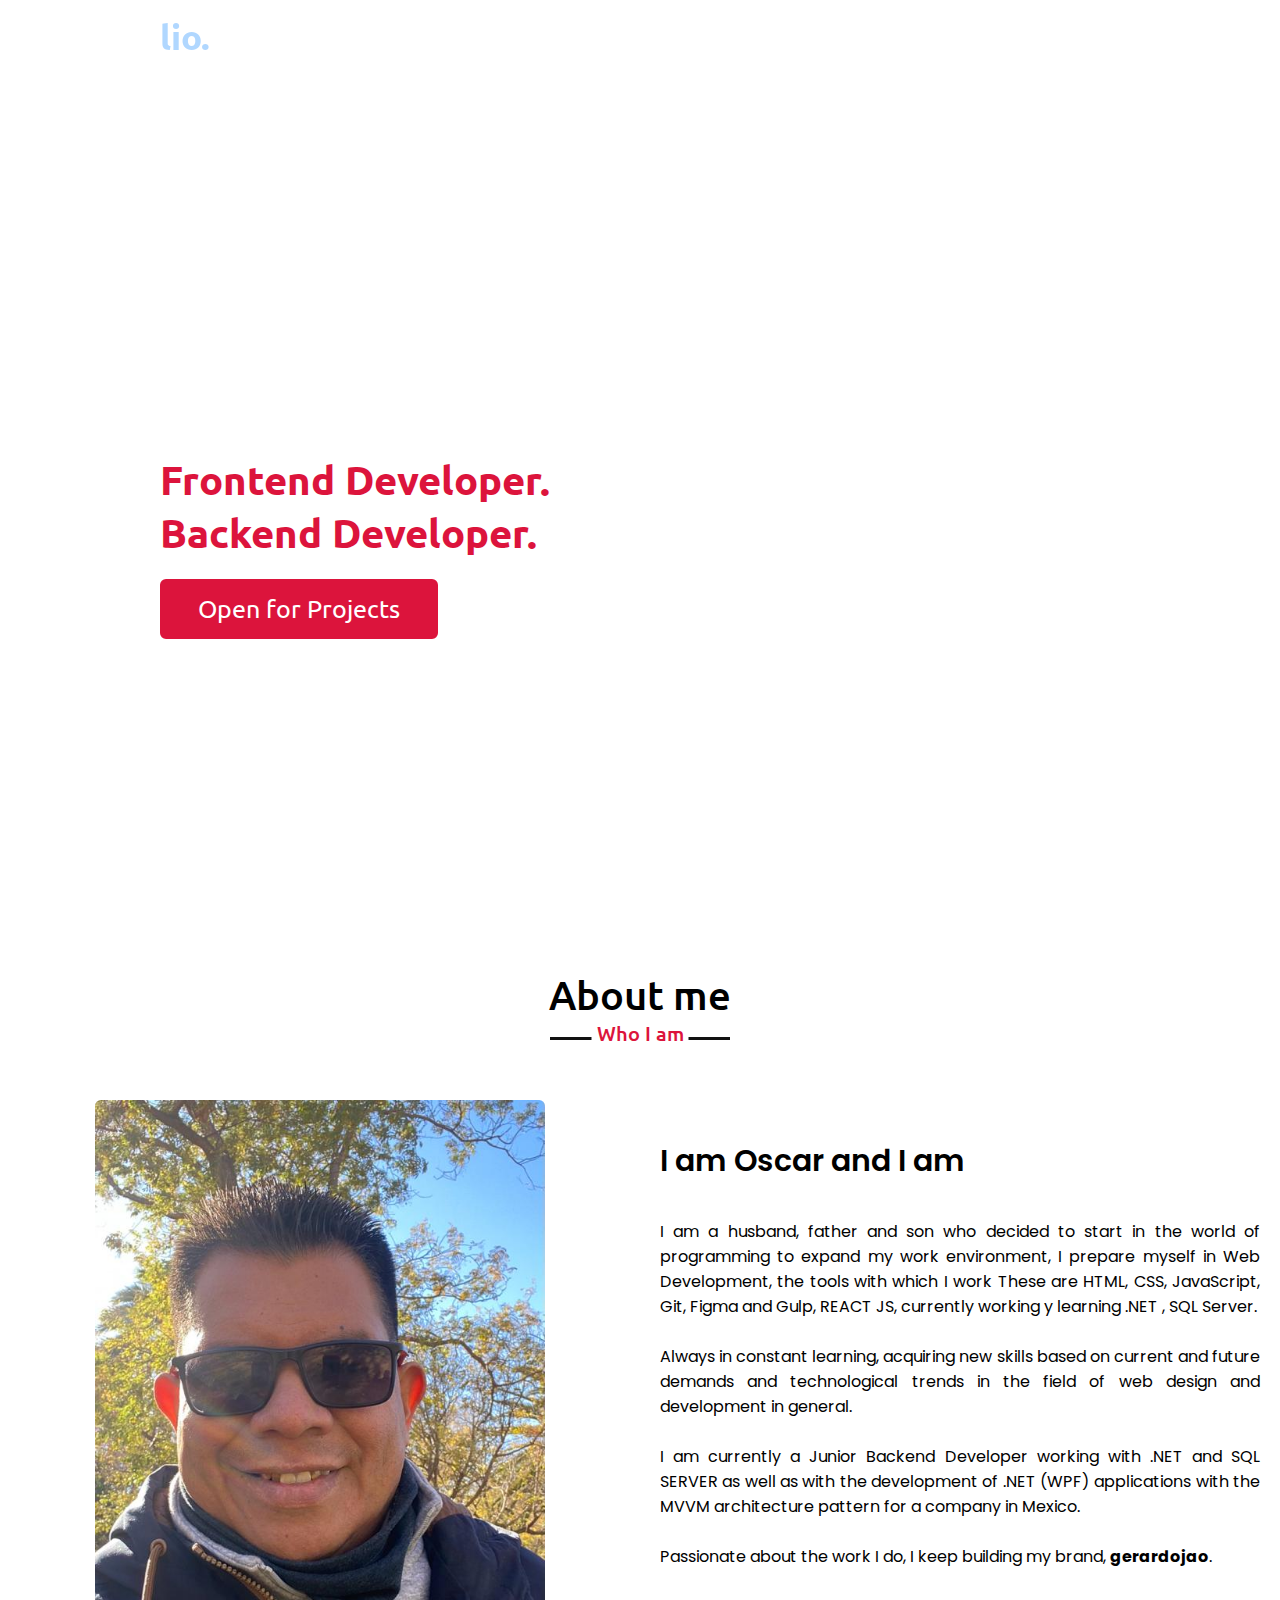
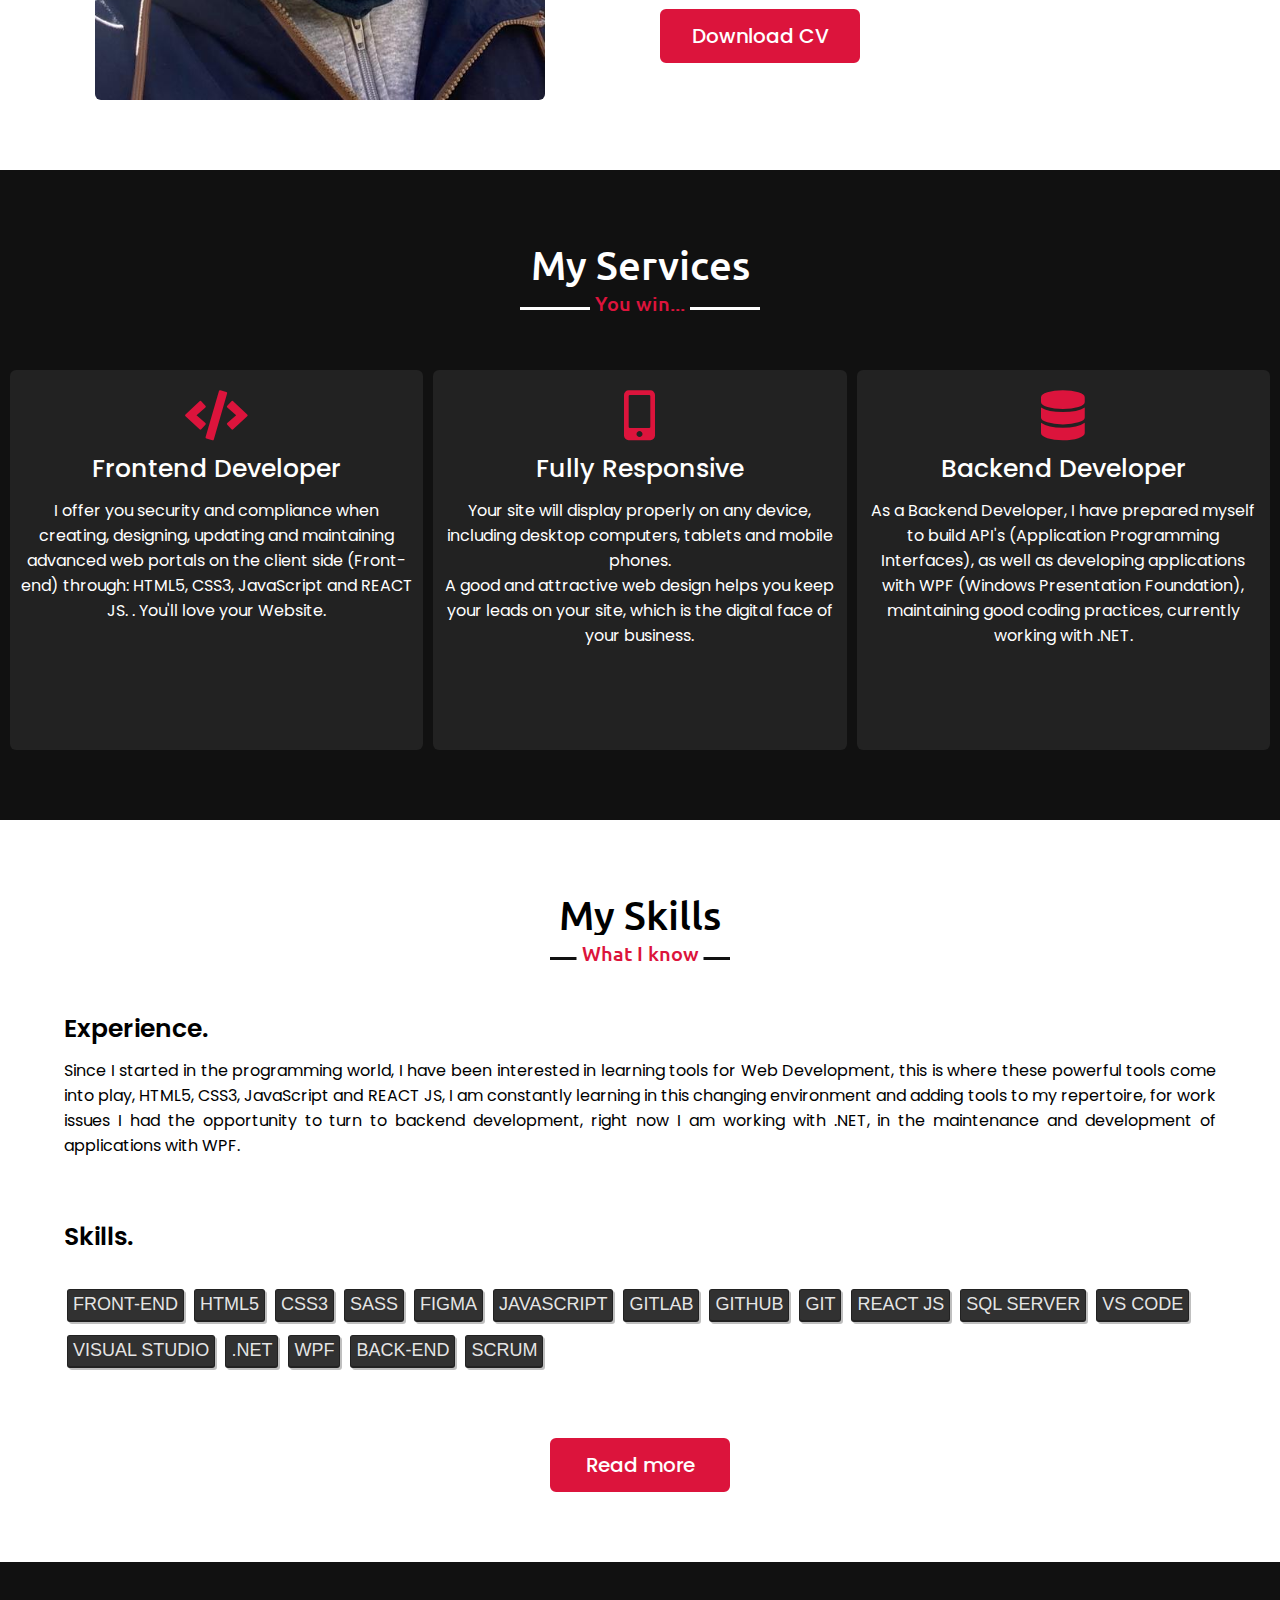
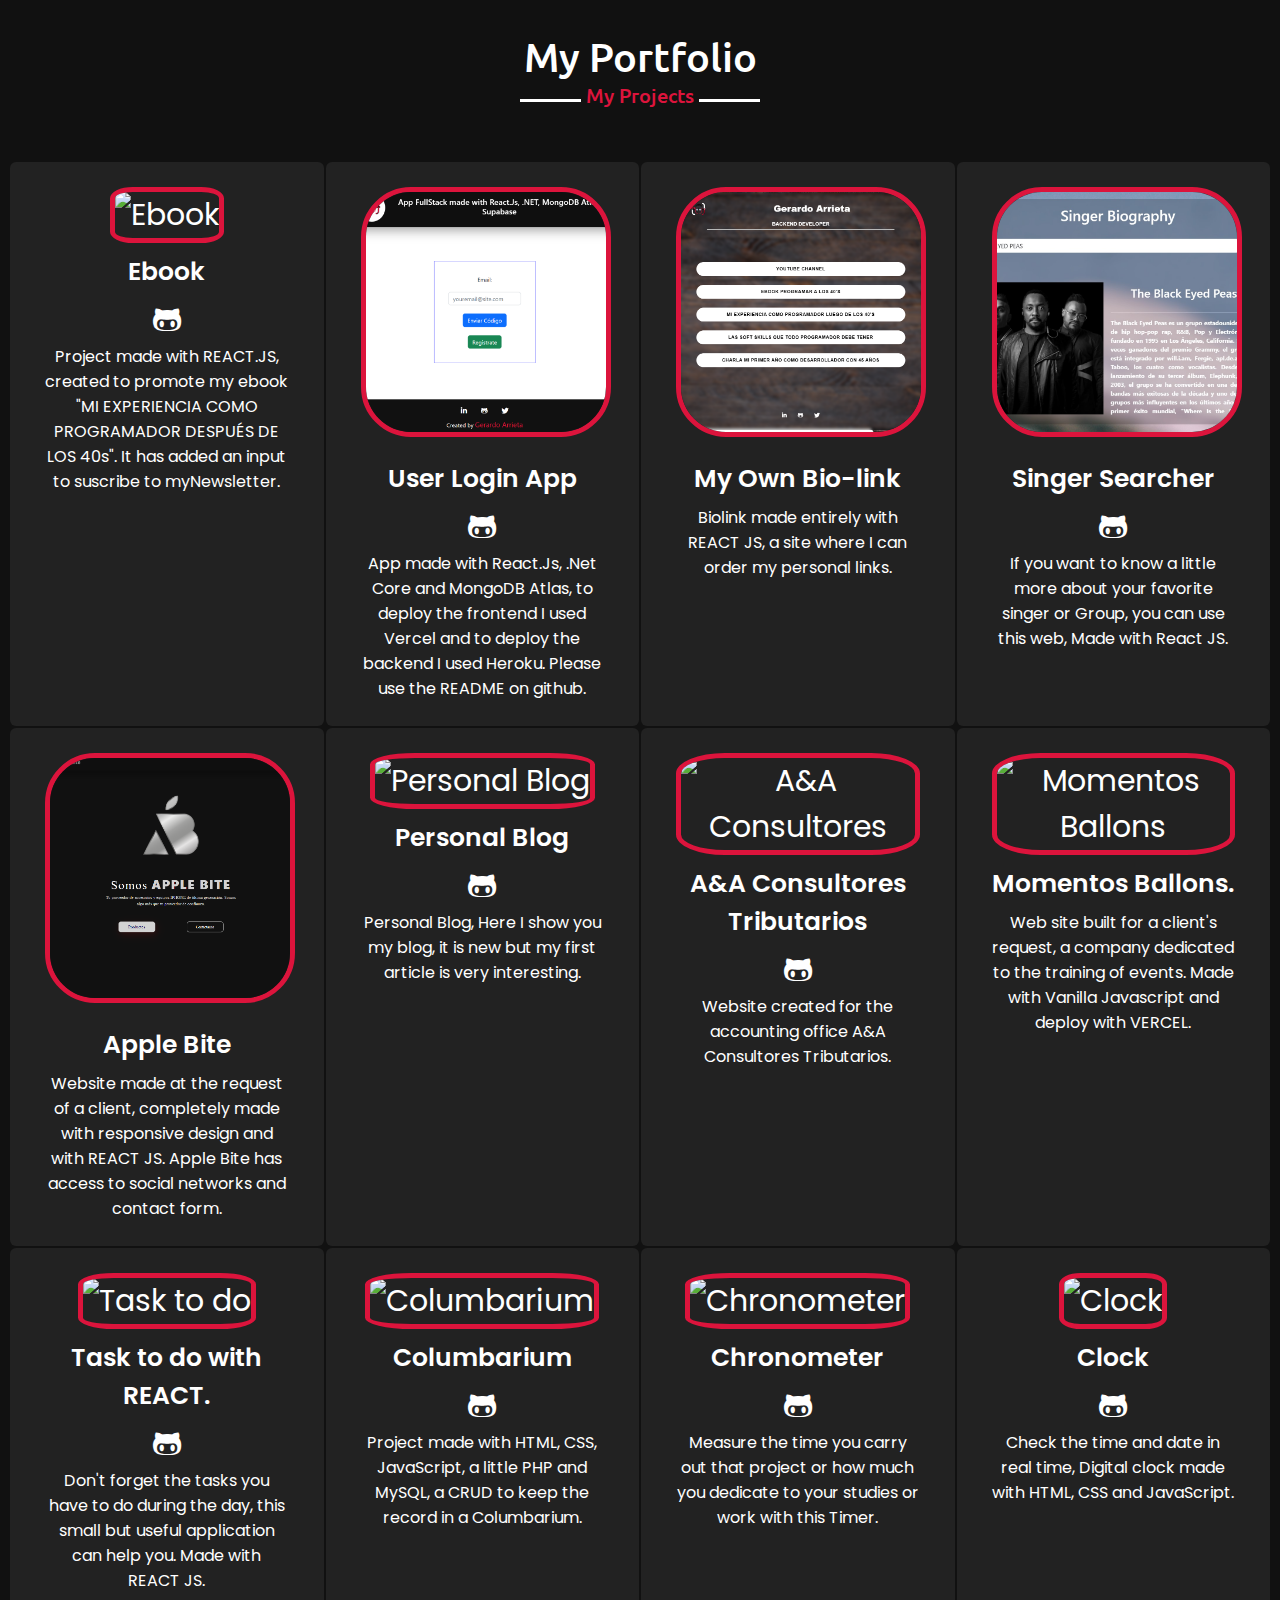
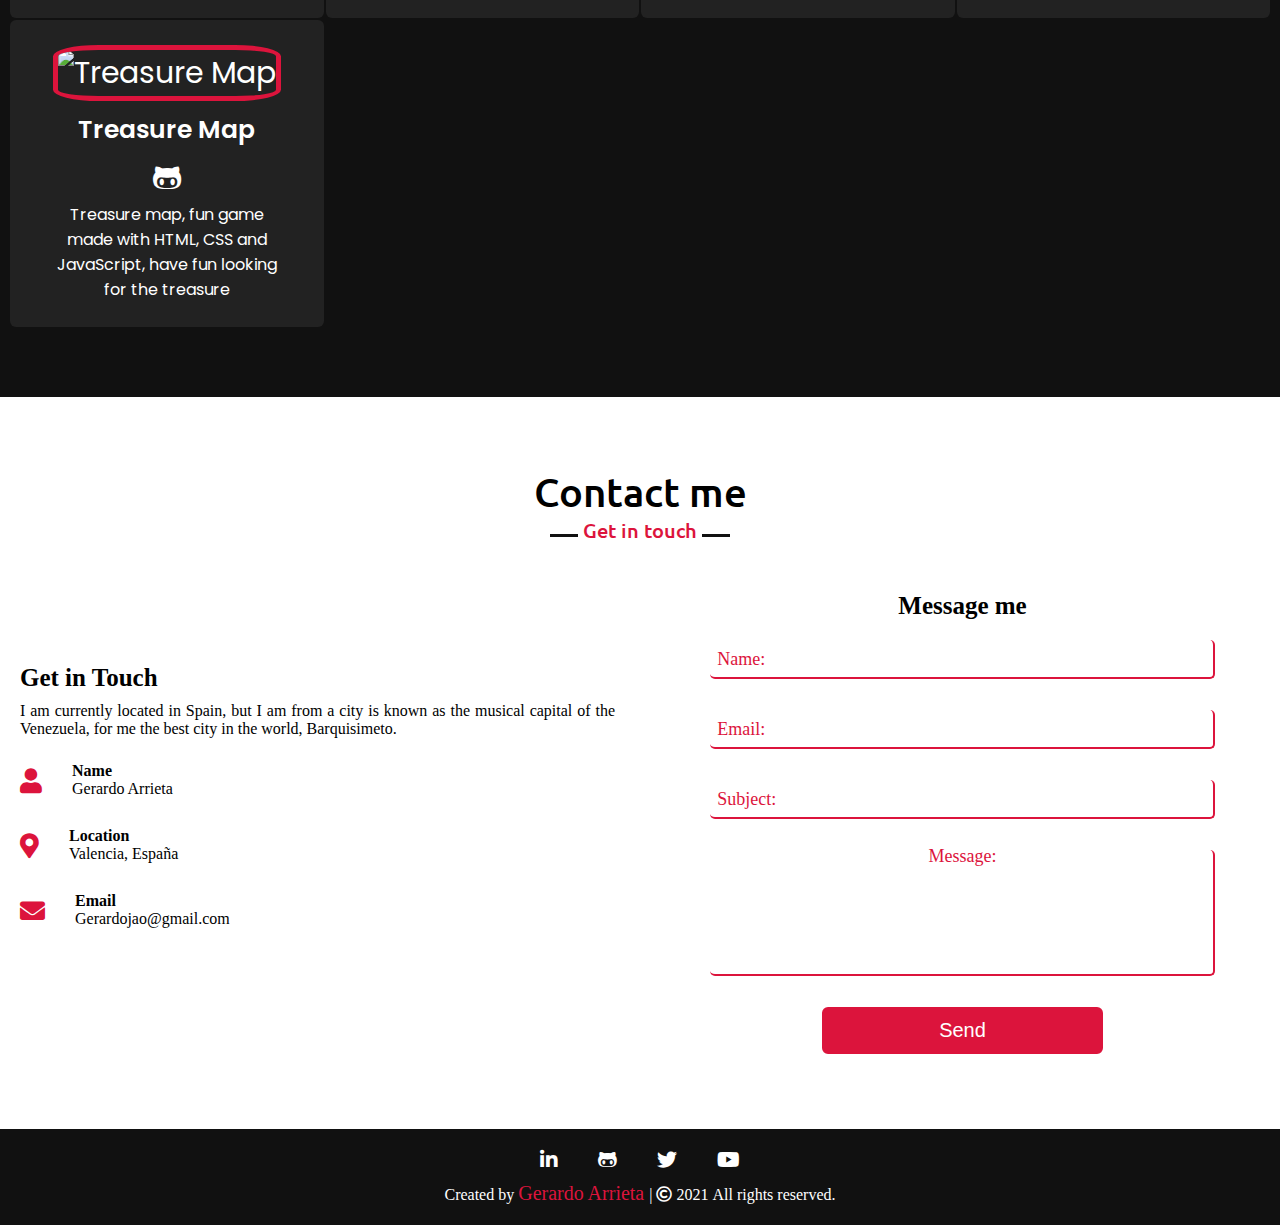
==== commit 9c166b1b: "Change Name and some data" ====
--- a/index.html
+++ b/index.html
@@ -6,7 +6,7 @@
     <meta http-equiv="X-UA-Compatible" content="IE=edge">
     <meta name="viewport" content="width=device-width, initial-scale=1.0">
     <link rel="shortcut icon" href="./assets/logo.svg">
-    <title>Gerardo Arrieta</title>
+    <title>Oscar</title>
     <link rel="stylesheet" href="styles-min.css" type="text/css">
     <link rel="stylesheet" href="https://cdnjs.cloudflare.com/ajax/libs/font-awesome/5.15.3/css/all.min.css"
         referrerpolicy="no-referrer" />
@@ -32,13 +32,13 @@
         <div class="home__container">
             <div class="home__content">
                 <div class="home__content home__content--1">Hello, my name is</div>
-                <div class="home__content home__content--2">Gerardo Arrieta</div>
-                <div class="home__content home__content--3">And I am <span class="home__content--span typed"></span>
+                <div class="home__content home__content--2">Oscar Fuentes</div>
+                <div class="home__content home__content--3">And I am Junior<span class="home__content--span typed"></span>
                 </div>
                 <div class="n-hide" id="strings">
                     <p class="home__content--span">Frontend Developer.</p>
                     <p class="home__content--span">Backend Developer.</p>
-                </div><a href="#contact" class="home__content home__content--link">Hire me</a>
+                </div><a href="#contact" class="home__content home__content--link">Open for Projects</a>
             </div>
         </div>
     </section>
@@ -48,7 +48,7 @@
             <div class="about__content">
                 <article class="about__content about__content--1"><img src="./assets/meagain.jpeg" alt=""></article>
                 <article class="about__content about__content--2">
-                    <div>I am Gerardo and I am <br><span class="typed2"></span></div><br>
+                    <div>I am Oscar and I am <br><span class="typed2"></span></div><br>
                     <p>I am a husband, father and son who decided to start in the world of programming to expand my work
                         environment, I prepare myself in Web Development, the tools with which I work These are HTML,
                         CSS, JavaScript, Git, Figma and Gulp, REACT JS, currently working y learning .NET , SQL Server.
@@ -58,7 +58,7 @@
                         <p>I am currently a Junior Backend Developer working with .NET and SQL SERVER as well as with the development of .NET (WPF) applications with the MVVM architecture pattern for a company in Mexico.
                         </p><br>
                     <p>Passionate about the work I do, I keep building my brand, <b>gerardojao</b>.</p><a href="./assets/CVGERARDOARRIETA.pdf"
-                        download="Gerardo Arrieta CV" target="_blank" rel="noopener noreferrer">Download CV</a>
+                        download="Oscar Fuentes CV" target="_blank" rel="noopener noreferrer">Download CV</a>
                 </article>
             </div>
         </div>
--- a/styles-min.css
+++ b/styles-min.css
@@ -1 +1,1025 @@
- @import url('https://fonts.googleapis.com/css2?family=Poppins:wght@400;500;600;700&family=Ubuntu:wght@400;500;700&display=swap'); @import url("hamburgers.min.css");*{margin:0;padding:0;box-sizing: border-box;text-decoration: none;}body{font-size:16px;}:root{--main-color: crimson;--second-color:#222;--third-color:#fff;}html{scroll-behavior: smooth;}/* navbar style */.navbar{position: fixed;width: 100%;padding:15px 0;transition: all .3s ease;font-family: "Ubuntu",sans-serif;z-index:999;font-size:16px;}.sticky{padding:15px 0; background: var(--main-color);}.navbar__container{display:flex;align-items: center;justify-content: space-between;max-width: 1300px;padding: 0 50px;margin:auto;}.navbar__logo--a{font-size:35px;color:var(--third-color);font-weight: 600;}.navbar__logo--span{color: var(--main-color);}.navbar__logo--spanW{color:var(--third-color);}.navbar__link{list-style: none;display:inline-block;}.navbar__link--a{color:var(--third-color);font-size: 17px;font-weight: 500;margin-left: 20px;transition:color .3s ease;}.navbar__link--a:hover{color:var(--main-color);}.navbar__link--white{color:var(--third-color);font-size: 17px;font-weight: 500;margin-left: 20px;transition:color .3s ease;}/* hambur */.is-active{transform: translate(0,0);}#panel-btn{position: fixed; z-index: 999;top:2vh; right: 1vw; width: 3rem; height: 3rem; border-radius: 50%; padding: 0; display:flex; justify-content: center; align-items: center; background-color: var(--main-color);cursor:pointer;display:none;color:#fff;}/* home section */.home{display:flex;height: 100vh;background: url("./assets/darkbg.jpg") fixed no-repeat;background-size: cover;color:#fff;min-height: 500px;font-family: "Ubuntu",sans-serif;}.home__container{margin:auto 0 auto 40px;}.home__content--1{font-size: 27px;}.home__content--2{font-size: 75px;font-weight: 600;margin-left: -10px;}.home__content--3{font-size: 27px;margin:5px 0;}.home__content--span{color:crimson;font-weight: 700;font-size: 40px;}.home__content--3 .n-hide{opacity:0;visibility: hidden;}.home__content--link{display:inline-block;color:#fff;background-color: crimson;font-size: 25px;padding:12px 36px;margin-top:20px;border-radius: 6px;border:2px solid crimson;transition: all .3s ease;}.home__content--link:hover{color:#fff;background: none;}/* about section */ section{padding:70px 0;}.about{font-family:"Poppins",sans-serif;}.about__title{font-family:"Ubuntu",sans-serif;text-align:center;font-size: 40px;font-weight: 500;margin-bottom: 60px;padding-bottom: 20px;position: relative;}.about__title::before{content:"";position: absolute;bottom:0px;left:50%;width: 180px;height: 3px;background: #111;transform:translateX(-50%);}.about__title::after{content:"Who I am?";position: absolute;bottom:-12px;left:50%;color:crimson;background: #fff;transform:translateX(-50%);padding:5px;font-size: 20px;}.about__content--1 img{height: 534px; width: 400px; object-fit: cover;border-radius:6px;}.about__content{display:grid;align-items: center;justify-content: space-between;grid-template-columns: repeat(auto-fit, minmax(250px,1fr));/* tenia en minmax350,1fr */}.about__content--1{margin-left:auto;margin-right:auto;}.about__content--1 img{height: 507px;width: 380px;object-fit: cover; border-radius:6px; margin-left:auto; margin-right:auto;}.about__content--2{margin:20px 10px;}.about__content--2 div{font-size: 25px; font-weight:600; margin-bottom:10px;}.about__content--2 span{color:crimson;}.about__content--2 p{text-align: justify;}.about__content--2 a{display:inline-block;color:#fff;background-color: crimson;font-size: 20px;font-weight:500;padding:10px 20px;margin-top:40px;border-radius: 6px;border:2px solid crimson;transition: all .3s ease;width:200px;text-align:center;}.about__content--2 a:hover{color:crimson;background: none;}/* services section */.service{font-family:"Poppins",sans-serif;padding-left:10px;padding-right:10px;background: #111;color:#fff;}.service__title{font-family:"Ubuntu",sans-serif; text-align:center; font-size: 40px; font-weight: 500; margin-bottom: 60px; padding-bottom: 20px; position: relative;}.service__title::before{content:""; position: absolute; bottom:0px; left:50%; width: 240px; height: 3px; background: #fff; transform:translateX(-50%);}.service__title::after{content:"You win..."; position: absolute; bottom:-12px; left:50%; color:crimson; background: #111; transform:translateX(-50%); padding:5px; font-size: 20px;}.service__content{display:grid;align-items: center;justify-content: space-between;grid-template-columns: repeat(auto-fit, minmax(250px,1fr));gap:10px;}.service__content--card{background:#222; text-align:center; border-radius:6px; padding:20px 10px; min-height: 380px;}.service__content--card:hover{background:crimson;}.service__content--card i{color:crimson;font-size: 50px;padding-bottom:10px;transition: color .3s ease;}.service__content--card:hover i{color:#111;}.service__content--card .text{font-size: 25px;font-weight: 500;margin-bottom:10px 0 7px 0;padding-bottom:10px;}.service__content--card .box{transition: all .3s ease;}.service__content--card .box:hover{transform:scale(1.05);}/* skills */.skills{font-family:"Poppins",sans-serif;}.skills__title{font-family:"Ubuntu",sans-serif; text-align:center; font-size: 40px; font-weight: 500; margin-bottom: 30px; padding-bottom: 20px; position: relative;}.skills__title::before{content:""; position: absolute; bottom:0px; left:50%; width: 180px; height: 3px; background: #111; transform:translateX(-50%);}.skills__title::after{content:"What I know"; position: absolute; bottom:-12px; left:50%; color:crimson; background: #fff; transform:translateX(-50%); padding:5px; font-size: 20px;}.skills__content{display:flex;flex-direction: column;align-items: center;justify-content: center;}.skills__content--creative,.skills__content--bars{margin:20px;width: 90%;}.skills__content--creative .text{font-size: 25px;font-weight:600;margin-bottom:10px;}.skills__content--bars .text{font-size: 25px;font-weight:600;margin-bottom:30px;}.skills__content--creative p{text-align: justify;}.skills__content a{display:inline-block;color:#fff;background-color: crimson;font-size: 20px;font-weight:500;padding:10px 30px;margin-top:40px;border-radius: 6px;border:2px solid crimson;transition: all .3s ease;justify-content: center;align-items: center;width: 180px;height: auto;text-align: center;}.skills__content a:hover{color:crimson;background: none;}.skills__content--bars span{font-weight: 500;font-size: 18px;}.skills__content--bars .line{height: 5px;width: 100%;background: lightgray;position: absolute;top:30px;}.skills__content--bars .line::before{content:"";position: absolute;left:0;width: 80%;height: 100%;background: crimson;} .filters li{display: inline-block;padding: 8px 5px;background-color: #313131;color: #f1f1f1f1;border-width: 1px 1px 2px 1px;border-style: solid;border-color: #222;border-radius: 3px;text-transform: uppercase;font-family: MontSerrat,Tahoma,Arial,sans-serif;font-weight: 700;font-size: .75em;line-height: 1em;box-shadow: 2px 2px 0 rgba(0,0,0,.25);margin: 3px;opacity: 1;position: relative;overflow: hidden;}.filters li:hover{background-color: crimson;}/* portfolio/portfolio */ .portfolio{font-family:"Poppins",sans-serif;padding-left:10px;padding-right:10px;background: #111;color:#fff;}.portfolio__title{font-family:"Ubuntu",sans-serif; text-align:center; font-size: 40px; font-weight: 500; margin-bottom: 60px; padding-bottom: 20px; position: relative;}.portfolio__title::before{content:""; position: absolute; bottom:0px; left:50%; width: 240px; height: 3px; background: #fff; transform:translateX(-50%);}.portfolio__title::after{content:"My Projects"; position: absolute; bottom:-12px; left:50%; color:crimson; background: #111; transform:translateX(-50%); padding:5px; font-size: 20px;}.portfolio__container--carousel{display:grid;grid-template-columns: repeat(auto-fill, minmax(300px,1fr));gap:2px;}.portfolio__container--carousel .card{background: #222;border-radius: 6px;padding:25px 35px;text-align: center;transition:all .3s ease;}.portfolio__container--carousel .card:hover{background: crimson;}.portfolio__container--carousel .card:hover .box{transform: scale(1.05);}.portfolio__container--carousel .card .text{font-size: 25px; font-weight: 600; margin: 10px 0 7px 0;}.portfolio__container--carousel .card img{height: 250px;width: 250px;object-fit: cover;border-radius: 20%;border: 5px solid crimson;transition:all .3s ease;cursor:pointer;}.portfolio__container--carousel .card:hover img{border: 5px solid #fff;cursor:pointer;}.portfolio__container--carousel .card a{color:#fff;font-size:30px;cursor:pointer;}/* contact me section */ .contact__title{font-family:"Ubuntu",sans-serif;text-align:center;font-size: 40px;font-weight: 500;margin-bottom: 30px;padding-bottom: 20px;position: relative;}.contact__title::before{content:"";position: absolute;bottom:0px;left:50%;width: 180px;height: 3px;background: #111;transform:translateX(-50%);}.contact__title::after{content:"Get in touch";position: absolute;bottom:-12px;left:50%;color:crimson;background: #fff;transform:translateX(-50%);padding:5px;font-size: 20px;}.contact__container{position: relative;}.form__content{display:grid;align-items: center;justify-content: space-between;grid-template-columns: repeat(auto-fit, minmax(250px,1fr));/* tenia 380,1fr */gap:10px;margin-top:-10px;}.form__content--1,.main{margin-left:20px;margin-right:20px;}.form__content--1 .text{font-size: 25px;font-weight:600;margin-bottom:10px;}.form__content--1 p{text-align: justify;}.form__content--1 .icons{margin:10px 0;}.form__content--1 .row{display:flex;height: 65px;align-items: center;}.form__content--1 .row .info{margin-left:30px;}.form__content--1 .row i{font-size: 25px;color:crimson;}.form__content--1 .info .head{font-weight: 600;}/* form import */.main{display:flex;flex-direction:column;justify-content: center;align-items:center;margin:auto;width: 90%;text-align: left;}.main__form{padding: 5px 5px;border-radius: 3px;display:flex;flex-direction: column;align-content: center;flex-wrap: wrap;position: relative;}.main__form .text{font-size: 25px;font-weight:600;margin-bottom:20px;margin-top:30px;}.form-label{display: inline-block;color:crimson;margin-top:10px;font-size: 18px;position: relative;margin-left:15px;top:-40px;z-index:-50;transition:all .5s;width: 90%;}.form-js{display: inline-block;color:#222;margin-top:10px;font-size: 18px;position: relative;transition:all .5s;top:-70px;z-index:1;text-align: left;width: 90%;}.formulario__items{background: transparent;border:none;font-size: 18px;color:#222;border-radius: 2px;padding:8px;border-bottom: 2px solid crimson;border-right: 2px solid crimson;border-radius:5px;width: 90%;outline:0;}.formulario__items:focus +.form-label{z-index:1;font-weight: 100;top:-70px;}.formulario__mensaje{background: transparent;border:none;font-size: 18px;color:#222;border-radius: 5px;padding:12px;border-bottom: 2px solid crimson;border-right: 2px solid crimson;resize:none;width: 90%;outline:0;}.mensaje{display: block;color:crimson;margin-top:10px;font-size: 18px;position: relative;transition:all .5s;z-index:-50;top:-140px;}.mensaje-js{text-align: left;display: block;color:#222;margin-top:10px;font-size: 18px;position: relative;transition:all .5s;z-index:1;top:-180px;}.formulario__mensaje:focus +.mensaje{z-index:1;font-weight: 100;top:-180px;}.form__button{display:inline-block;color:#fff;background-color: crimson;font-size: 20px;font-weight:500;padding:10px 30px;cursor:pointer;border-radius: 6px;border:2px solid crimson;transition: all .3s ease;text-align:center;width:50%;}.form__button:hover{color:crimson;background: none;}/* footer section */footer{background: #111;padding: 20px 23px;color:#fff;text-align: center;}footer .name{color:crimson;font-size: 20px;}footer .rsss{margin-bottom:10px;}footer .copyright{margin-top:10px;}footer .rrss a{text-decoration: none;color:#fff;font-size:20px;padding:20px;}footer .rrss a [title]{color:#fff;background:none;}@media (max-width:768px){.navbar__container{padding:0 10px}.navbar__link--a{font-size:18px;font-weight:450;margin-left:10px;transition:color .3s ease}.navbar__link--white{font-size:18px;font-weight:450;margin-left:10px;transition:color .3s ease}.home__content--2{font-size:60px}.home__content--3{font-size:32px}.home__content--link{font-size:22px;padding:12px 34px}.about__content--1 img{height:350px;width:250px;object-fit:cover;border-radius:6px;margin-left:auto;margin-right:auto}}@media (max-width:604px){.navbar__container{padding:0 10px}.menu{position:fixed;height:100vh;width:100%;background-color:#222;left:-100%;top:0;text-align:center;padding-top:80px;transition:all .3s ease}.menu--active{left:0}.navbar__link{display:block}.navbar__link--a{display:inline-block;margin:20px 0;font-size:25px}.navbar__link--a:hover{color:var(--main-color)}.navbar__link--white{display:inline-block;margin:20px 0;font-size:25px;margin-left:10px}.navbar__link--white:hover{color:var(--main-color)}#panel-btn{display:block;top:2vh;right:2.5vw}.fas{display:flex;justify-content:center;align-items:center}.home__content--2{font-size:45px}.home__content--3{font-size:35px}.home__content--link{font-size:20px;padding:8px 20px}.n-hide{display:none}.about__content--1 img{height:350px;width:250px;object-fit:cover;border-radius:6px}.service__content--card{min-height:300px}}@media (max-width:380px){.mensaje{display:block;color:crimson;margin-top:10px;font-size:18px;position:relative;transition:all .5s;z-index:-50;top:-140px}.mensaje-js{text-align:left;display:block;color:#222;margin-top:10px;font-size:18px;position:relative;transition:all .5s;z-index:1;top:-160px}.formulario__mensaje:focus+.mensaje{z-index:1;font-weight:100;top:-160px}.content{width:90%;height:auto}.header h2{color:#fff;margin:20px auto;;padding:0;font-weight:500px;text-align:center}.fa-check{margin:30px 0 0 130px}.content p{padding:30px 5px;font-size:12px}.close-btn{position:absolute;bottom:10px;right:10px;border-radius:5px;cursor:pointer;padding:8px 10px;font-size:12px}}@media (min-width:1040px){.about__content{grid-template-columns:repeat(auto-fit,minmax(500px,1fr))}.about__content--1 img{height:600px;width:450px}.about__content--2{margin:20px 20px}.about__content--2 div{font-size:30px}}/* scroll */.scroll-top-btn{position: fixed; z-index: 999; bottom: 1vh; width: 4rem; height: 4rem; right: 2vw; background-color: crimson; border-radius: 50%;border:2px solid #fff; font-size:2rem; font-weight: bold; cursor: pointer; transition: all .3s ease;color:#fff;}.scroll-top-btn:hover{background-color: var(--third-color); color:var(--main-color);border:2px solid crimson;}.hidden{opacity:0; visibility: hidden;}.contact__container .center .content{position: absolute;top:70%;left:50%;transform: translate(-50%,-50%);z-index:9999;}.content{width: 400px;height: 350px;background:#222;border-radius:5px;box-shadow: 0 2px 12px 0 lightgrey;color:#fff;transition: .3s ease-in;}.content__hide{display:none;}.header{height:68px;background:crimson;overflow: hidden;border-radius: 3px 3px 0 0;box-shadow: 0 2px 3px 0 rgba(0,0,0,.2);}.header h2{color:#fff;padding-left:80px;font-weight:500px;padding-top:20px;}.fa-check{color:crimson;font-size:50px;font-weight:bold;cursor:pointer;height: 80px;width: 80px;border:2px solid crimson;text-align:center;margin: 30px 0 0 160px;padding-top:13px;box-sizing: border-box;border-radius:50%;}.content p{padding:20px 5px;font-size:19px;text-align:center;}.bigFont{font-size: 25px;color:Crimson;}.line{bottom:60px;width: 100%;height: 1px;background:silver;}.close-btn{position: absolute;bottom:12px;right:25px;border-radius:5px;cursor:pointer;padding: 8px 10px;border: 1px solid crimson;display:inline-block;color:#fff;background-color: crimson;transition: all .3s ease;}.close-btn:hover{color:crimson;background: none;}+@import url("https://fonts.googleapis.com/css2?family=Poppins:wght@400;500;600;700&family=Ubuntu:wght@400;500;700&display=swap");
+@import url("hamburgers.min.css");
+* {
+  margin: 0;
+  padding: 0;
+  box-sizing: border-box;
+  text-decoration: none;
+}
+body {
+  font-size: 16px;
+}
+:root {
+  --main-color: #B0D7FF;
+  --second-color: #2D3142;
+  --third-color: #fff;
+}
+html {
+  scroll-behavior: smooth;
+} /* navbar style */
+.navbar {
+  position: fixed;
+  width: 100%;
+  padding: 15px 0;
+  transition: all 0.3s ease;
+  font-family: "Ubuntu", sans-serif;
+  z-index: 999;
+  font-size: 16px;
+}
+.sticky {
+  padding: 15px 0;
+  background: var(--main-color);
+}
+.navbar__container {
+  display: flex;
+  align-items: center;
+  justify-content: space-between;
+  max-width: 1300px;
+  padding: 0 50px;
+  margin: auto;
+}
+.navbar__logo--a {
+  font-size: 35px;
+  color: var(--third-color);
+  font-weight: 600;
+}
+.navbar__logo--span {
+  color: var(--main-color);
+}
+.navbar__logo--spanW {
+  color: var(--third-color);
+}
+.navbar__link {
+  list-style: none;
+  display: inline-block;
+}
+.navbar__link--a {
+  color: var(--third-color);
+  font-size: 17px;
+  font-weight: 500;
+  margin-left: 20px;
+  transition: color 0.3s ease;
+}
+.navbar__link--a:hover {
+  color: var(--main-color);
+}
+.navbar__link--white {
+  color: var(--third-color);
+  font-size: 17px;
+  font-weight: 500;
+  margin-left: 20px;
+  transition: color 0.3s ease;
+} /* hambur */
+.is-active {
+  transform: translate(0, 0);
+}
+#panel-btn {
+  position: fixed;
+  z-index: 999;
+  top: 2vh;
+  right: 1vw;
+  width: 3rem;
+  height: 3rem;
+  border-radius: 50%;
+  padding: 0;
+  display: flex;
+  justify-content: center;
+  align-items: center;
+  background-color: var(--main-color);
+  cursor: pointer;
+  display: none;
+  color: #fff;
+} /* home section */
+.home {
+  display: flex;
+  height: 100vh;
+  background: url("./assets/darkbg.jpg") fixed no-repeat;
+  background-size: cover;
+  color: #fff;
+  min-height: 500px;
+  font-family: "Ubuntu", sans-serif;
+}
+.home__container {
+  margin: auto;
+  max-width: 1300px;
+  width: 75%;
+}
+.home__content--1 {
+  font-size: 27px;
+}
+.home__content--2 {
+  font-size: 75px;
+  font-weight: 600;
+  margin-left: -10px;
+}
+.home__content--3 {
+  font-size: 27px;
+  margin: 5px 0;
+}
+.home__content--span {
+  color: crimson;
+  font-weight: 700;
+  font-size: 40px;
+}
+.home__content--3 .n-hide {
+  opacity: 0;
+  visibility: hidden;
+}
+.home__content--link {
+  display: inline-block;
+  color: #fff;
+  background-color: crimson;
+  font-size: 25px;
+  padding: 12px 36px;
+  margin-top: 20px;
+  border-radius: 6px;
+  border: 2px solid crimson;
+  transition: all 0.3s ease;
+}
+.home__content--link:hover {
+  color: #fff;
+  background: none;
+} /* about section */
+section {
+  padding: 70px 0;
+}
+.about {
+  font-family: "Poppins", sans-serif;
+}
+.about__title {
+  font-family: "Ubuntu", sans-serif;
+  text-align: center;
+  font-size: 40px;
+  font-weight: 500;
+  margin-bottom: 60px;
+  padding-bottom: 20px;
+  position: relative;
+}
+.about__title::before {
+  content: "";
+  position: absolute;
+  bottom: 0px;
+  left: 50%;
+  width: 180px;
+  height: 3px;
+  background: #111;
+  transform: translateX(-50%);
+}
+.about__title::after {
+  content: "Who I am";
+  position: absolute;
+  bottom: -12px;
+  left: 50%;
+  color: crimson;
+  background: #fff;
+  transform: translateX(-50%);
+  padding: 5px;
+  font-size: 20px;
+}
+.about__content--1 img {
+  height: 534px;
+  width: 400px;
+  object-fit: cover;
+  border-radius: 6px;
+}
+.about__content {
+  display: grid;
+  align-items: center;
+  justify-content: space-between;
+  grid-template-columns: repeat(
+    auto-fit,
+    minmax(250px, 1fr)
+  ); /* tenia en minmax350,1fr */
+  max-width: 1300px;
+
+  margin: auto;
+}
+.about__content--1 {
+  margin-left: auto;
+  margin-right: auto;
+}
+.about__content--1 img {
+  height: 507px;
+  width: 380px;
+  object-fit: cover;
+  border-radius: 6px;
+  margin-left: auto;
+  margin-right: auto;
+}
+.about__content--2 {
+  margin: 20px 10px;
+}
+.about__content--2 div {
+  font-size: 25px;
+  font-weight: 600;
+  margin-bottom: 10px;
+}
+.about__content--2 span {
+  color: crimson;
+}
+.about__content--2 p {
+  text-align: justify;
+}
+.about__content--2 a {
+  display: inline-block;
+  color: #fff;
+  background-color: crimson;
+  font-size: 20px;
+  font-weight: 500;
+  padding: 10px 20px;
+  margin-top: 40px;
+  border-radius: 6px;
+  border: 2px solid crimson;
+  transition: all 0.3s ease;
+  width: 200px;
+  text-align: center;
+}
+.about__content--2 a:hover {
+  color: crimson;
+  background: none;
+} /* services section */
+.service {
+  font-family: "Poppins", sans-serif;
+  padding-left: 10px;
+  padding-right: 10px;
+  background: #111;
+  color: #fff;
+}
+.service__title {
+  font-family: "Ubuntu", sans-serif;
+  text-align: center;
+  font-size: 40px;
+  font-weight: 500;
+  margin-bottom: 60px;
+  padding-bottom: 20px;
+  position: relative;
+}
+.service__title::before {
+  content: "";
+  position: absolute;
+  bottom: 0px;
+  left: 50%;
+  width: 240px;
+  height: 3px;
+  background: #fff;
+  transform: translateX(-50%);
+}
+.service__title::after {
+  content: "You win...";
+  position: absolute;
+  bottom: -12px;
+  left: 50%;
+  color: crimson;
+  background: #111;
+  transform: translateX(-50%);
+  padding: 5px;
+  font-size: 20px;
+}
+.service__content {
+  display: grid;
+  align-items: center;
+  justify-content: space-between;
+  grid-template-columns: repeat(auto-fit, minmax(250px, 1fr));
+  gap: 10px;
+  max-width: 1300px;
+  margin: auto;
+}
+.service__content--card {
+  background: #222;
+  text-align: center;
+  border-radius: 6px;
+  padding: 20px 10px;
+  min-height: 380px;
+}
+.service__content--card:hover {
+  background: crimson;
+}
+.service__content--card i {
+  color: crimson;
+  font-size: 50px;
+  padding-bottom: 10px;
+  transition: color 0.3s ease;
+}
+.service__content--card:hover i {
+  color: #111;
+}
+.service__content--card .text {
+  font-size: 25px;
+  font-weight: 500;
+  margin-bottom: 10px 0 7px 0;
+  padding-bottom: 10px;
+}
+.service__content--card .box {
+  transition: all 0.3s ease;
+}
+.service__content--card .box:hover {
+  transform: scale(1.05);
+} /* skills */
+.skills {
+  font-family: "Poppins", sans-serif;
+}
+.skills__title {
+  font-family: "Ubuntu", sans-serif;
+  text-align: center;
+  font-size: 40px;
+  font-weight: 500;
+  margin-bottom: 30px;
+  padding-bottom: 20px;
+  position: relative;
+}
+.skills__title::before {
+  content: "";
+  position: absolute;
+  bottom: 0px;
+  left: 50%;
+  width: 180px;
+  height: 3px;
+  background: #111;
+  transform: translateX(-50%);
+}
+.skills__title::after {
+  content: "What I know";
+  position: absolute;
+  bottom: -12px;
+  left: 50%;
+  color: crimson;
+  background: #fff;
+  transform: translateX(-50%);
+  padding: 5px;
+  font-size: 20px;
+}
+.skills__content {
+  display: flex;
+  flex-direction: column;
+  align-items: center;
+  justify-content: center;
+  max-width: 1300px;
+  margin: auto;
+}
+.skills__content--creative,
+.skills__content--bars {
+  margin: 20px;
+  width: 90%;
+}
+.skills__content--creative .text {
+  font-size: 25px;
+  font-weight: 600;
+  margin-bottom: 10px;
+}
+.skills__content--bars .text {
+  font-size: 25px;
+  font-weight: 600;
+  margin-bottom: 30px;
+}
+.skills__content--creative p {
+  text-align: justify;
+}
+.skills__content a {
+  display: inline-block;
+  color: #fff;
+  background-color: crimson;
+  font-size: 20px;
+  font-weight: 500;
+  padding: 10px 30px;
+  margin-top: 40px;
+  border-radius: 6px;
+  border: 2px solid crimson;
+  transition: all 0.3s ease;
+  justify-content: center;
+  align-items: center;
+  width: 180px;
+  height: auto;
+  text-align: center;
+}
+.skills__content a:hover {
+  color: crimson;
+  background: none;
+}
+.skills__content--bars span {
+  font-weight: 500;
+  font-size: 18px;
+}
+.skills__content--bars .line {
+  height: 5px;
+  width: 100%;
+  background: lightgray;
+  position: absolute;
+  top: 30px;
+}
+.skills__content--bars .line::before {
+  content: "";
+  position: absolute;
+  left: 0;
+  width: 80%;
+  height: 100%;
+  background: crimson;
+}
+.filters li {
+  display: inline-block;
+  padding: 8px 5px;
+  background-color: #313131;
+  color: #f1f1f1f1;
+  border-width: 1px 1px 2px 1px;
+  border-style: solid;
+  border-color: #222;
+  border-radius: 3px;
+  text-transform: uppercase;
+  font-family: MontSerrat, Tahoma, Arial, sans-serif;
+  font-weight: 700;
+  font-size: 0.75em;
+  line-height: 1em;
+  box-shadow: 2px 2px 0 rgba(0, 0, 0, 0.25);
+  margin: 3px;
+  opacity: 1;
+  position: relative;
+  overflow: hidden;
+}
+.filters li:hover {
+  background-color: crimson;
+} /* portfolio/portfolio */
+.portfolio {
+  font-family: "Poppins", sans-serif;
+  padding-left: 10px;
+  padding-right: 10px;
+  background: #111;
+  color: #fff;
+}
+.portfolio__title {
+  font-family: "Ubuntu", sans-serif;
+  text-align: center;
+  font-size: 40px;
+  font-weight: 500;
+  margin-bottom: 60px;
+  padding-bottom: 20px;
+  position: relative;
+}
+.portfolio__title::before {
+  content: "";
+  position: absolute;
+  bottom: 0px;
+  left: 50%;
+  width: 240px;
+  height: 3px;
+  background: #fff;
+  transform: translateX(-50%);
+}
+.portfolio__title::after {
+  content: "My Projects";
+  position: absolute;
+  bottom: -12px;
+  left: 50%;
+  color: crimson;
+  background: #111;
+  transform: translateX(-50%);
+  padding: 5px;
+  font-size: 20px;
+}
+.portfolio__container--carousel {
+  display: grid;
+  grid-template-columns: repeat(auto-fill, minmax(300px, 1fr));
+  gap: 2px;
+  max-width: 1300px;
+  margin: auto;
+}
+.portfolio__container--carousel .card {
+  background: #222;
+  border-radius: 6px;
+  padding: 25px 35px;
+  text-align: center;
+  transition: all 0.3s ease;
+}
+.portfolio__container--carousel .card:hover {
+  background: crimson;
+}
+.portfolio__container--carousel .card:hover .box {
+  transform: scale(1.05);
+}
+.portfolio__container--carousel .card .text {
+  font-size: 25px;
+  font-weight: 600;
+  margin: 10px 0 7px 0;
+}
+.portfolio__container--carousel .card img {
+  height: 250px;
+  width: 250px;
+  object-fit: cover;
+  border-radius: 20%;
+  border: 5px solid crimson;
+  transition: all 0.3s ease;
+  cursor: pointer;
+}
+.portfolio__container--carousel .card:hover img {
+  border: 5px solid #fff;
+  cursor: pointer;
+}
+.portfolio__container--carousel .card a {
+  color: #fff;
+  font-size: 30px;
+  cursor: pointer;
+} /* contact me section */
+.contact__title {
+  font-family: "Ubuntu", sans-serif;
+  text-align: center;
+  font-size: 40px;
+  font-weight: 500;
+  margin-bottom: 30px;
+  padding-bottom: 20px;
+  position: relative;
+}
+.contact__title::before {
+  content: "";
+  position: absolute;
+  bottom: 0px;
+  left: 50%;
+  width: 180px;
+  height: 3px;
+  background: #111;
+  transform: translateX(-50%);
+}
+.contact__title::after {
+  content: "Get in touch";
+  position: absolute;
+  bottom: -12px;
+  left: 50%;
+  color: crimson;
+  background: #fff;
+  transform: translateX(-50%);
+  padding: 5px;
+  font-size: 20px;
+}
+.contact__container {
+  position: relative;
+
+  max-width: 1300px;
+  margin: auto;
+}
+.form__content {
+  display: grid;
+  align-items: center;
+  justify-content: space-between;
+  grid-template-columns: repeat(
+    auto-fit,
+    minmax(250px, 1fr)
+  ); /* tenia 380,1fr */
+  gap: 10px;
+  margin-top: -10px;
+}
+.form__content--1,
+.main {
+  margin-left: 20px;
+  margin-right: 20px;
+}
+.form__content--1 .text {
+  font-size: 25px;
+  font-weight: 600;
+  margin-bottom: 10px;
+}
+.form__content--1 p {
+  text-align: justify;
+}
+.form__content--1 .icons {
+  margin: 10px 0;
+}
+.form__content--1 .row {
+  display: flex;
+  height: 65px;
+  align-items: center;
+}
+.form__content--1 .row .info {
+  margin-left: 30px;
+}
+.form__content--1 .row i {
+  font-size: 25px;
+  color: crimson;
+}
+.form__content--1 .info .head {
+  font-weight: 600;
+} /* form import */
+.main {
+  display: flex;
+  flex-direction: column;
+  justify-content: center;
+  align-items: center;
+  margin: auto;
+  width: 90%;
+  text-align: left;
+}
+.main__form {
+  padding: 5px 5px;
+  border-radius: 3px;
+  display: flex;
+  flex-direction: column;
+  align-content: center;
+  flex-wrap: wrap;
+  position: relative;
+}
+.main__form .text {
+  font-size: 25px;
+  font-weight: 600;
+  margin-bottom: 20px;
+  margin-top: 30px;
+}
+.form-label {
+  display: inline-block;
+  color: crimson;
+  margin-top: 10px;
+  font-size: 18px;
+  position: relative;
+  margin-left: 15px;
+  top: -40px;
+  z-index: -50;
+  transition: all 0.5s;
+  width: 90%;
+}
+.form-js {
+  display: inline-block;
+  color: #222;
+  margin-top: 10px;
+  font-size: 18px;
+  position: relative;
+  transition: all 0.5s;
+  top: -70px;
+  z-index: 1;
+  text-align: left;
+  width: 90%;
+}
+.formulario__items {
+  background: transparent;
+  border: none;
+  font-size: 18px;
+  color: #222;
+  border-radius: 2px;
+  padding: 8px;
+  border-bottom: 2px solid crimson;
+  border-right: 2px solid crimson;
+  border-radius: 5px;
+  width: 90%;
+  outline: 0;
+}
+.formulario__items:focus + .form-label {
+  z-index: 1;
+  font-weight: 100;
+  top: -70px;
+}
+.formulario__mensaje {
+  background: transparent;
+  border: none;
+  font-size: 18px;
+  color: #222;
+  border-radius: 5px;
+  padding: 12px;
+  border-bottom: 2px solid crimson;
+  border-right: 2px solid crimson;
+  resize: none;
+  width: 90%;
+  outline: 0;
+}
+.mensaje {
+  display: block;
+  color: crimson;
+  margin-top: 10px;
+  font-size: 18px;
+  position: relative;
+  transition: all 0.5s;
+  z-index: -50;
+  top: -140px;
+}
+.mensaje-js {
+  text-align: left;
+  display: block;
+  color: #222;
+  margin-top: 10px;
+  font-size: 18px;
+  position: relative;
+  transition: all 0.5s;
+  z-index: 1;
+  top: -180px;
+}
+.formulario__mensaje:focus + .mensaje {
+  z-index: 1;
+  font-weight: 100;
+  top: -180px;
+}
+.form__button {
+  display: inline-block;
+  color: #fff;
+  background-color: crimson;
+  font-size: 20px;
+  font-weight: 500;
+  padding: 10px 30px;
+  cursor: pointer;
+  border-radius: 6px;
+  border: 2px solid crimson;
+  transition: all 0.3s ease;
+  text-align: center;
+  width: 50%;
+}
+.form__button:hover {
+  color: crimson;
+  background: none;
+} /* footer section */
+footer {
+  background: #111;
+  padding: 20px 23px;
+  color: #fff;
+  text-align: center;
+}
+footer .name {
+  color: crimson;
+  font-size: 20px;
+}
+footer .rsss {
+  margin-bottom: 10px;
+}
+footer .copyright {
+  margin-top: 10px;
+}
+footer .rrss a {
+  text-decoration: none;
+  color: #fff;
+  font-size: 20px;
+  padding: 20px;
+}
+footer .rrss a [title] {
+  color: #fff;
+  background: none;
+}
+@media (max-width: 768px) {
+  .navbar__container {
+    padding: 0 10px;
+  }
+  .navbar__link--a {
+    font-size: 18px;
+    font-weight: 450;
+    margin-left: 10px;
+    transition: color 0.3s ease;
+  }
+  .navbar__link--white {
+    font-size: 18px;
+    font-weight: 450;
+    margin-left: 10px;
+    transition: color 0.3s ease;
+  }
+  .home__content--2 {
+    font-size: 60px;
+  }
+  .home__content--3 {
+    font-size: 32px;
+  }
+  .home__content--link {
+    font-size: 22px;
+    padding: 12px 34px;
+  }
+  .about__content--1 img {
+    height: 350px;
+    width: 250px;
+    object-fit: cover;
+    border-radius: 6px;
+    margin-left: auto;
+    margin-right: auto;
+  }
+}
+@media (max-width: 604px) {
+  .navbar__container {
+    padding: 0 10px;
+  }
+  .menu {
+    position: fixed;
+    height: 100vh;
+    width: 100%;
+    background-color: #222;
+    left: -100%;
+    top: 0;
+    text-align: center;
+    padding-top: 80px;
+    transition: all 0.3s ease;
+  }
+  .menu--active {
+    left: 0;
+  }
+  .navbar__link {
+    display: block;
+  }
+  .navbar__link--a {
+    display: inline-block;
+    margin: 20px 0;
+    font-size: 25px;
+  }
+  .navbar__link--a:hover {
+    color: var(--main-color);
+  }
+  .navbar__link--white {
+    display: inline-block;
+    margin: 20px 0;
+    font-size: 25px;
+    margin-left: 10px;
+  }
+  .navbar__link--white:hover {
+    color: var(--main-color);
+  }
+  #panel-btn {
+    display: block;
+    top: 2vh;
+    right: 2.5vw;
+  }
+  .fas {
+    display: flex;
+    justify-content: center;
+    align-items: center;
+  }
+  .home__content--2 {
+    font-size: 45px;
+  }
+  .home__content--3 {
+    font-size: 35px;
+  }
+  .home__content--link {
+    font-size: 20px;
+    padding: 8px 20px;
+  }
+  .n-hide {
+    display: none;
+  }
+  .about__content--1 img {
+    height: 350px;
+    width: 250px;
+    object-fit: cover;
+    border-radius: 6px;
+  }
+  .service__content--card {
+    min-height: 300px;
+  }
+}
+@media (max-width: 380px) {
+  .mensaje {
+    display: block;
+    color: crimson;
+    margin-top: 10px;
+    font-size: 18px;
+    position: relative;
+    transition: all 0.5s;
+    z-index: -50;
+    top: -140px;
+  }
+  .mensaje-js {
+    text-align: left;
+    display: block;
+    color: #222;
+    margin-top: 10px;
+    font-size: 18px;
+    position: relative;
+    transition: all 0.5s;
+    z-index: 1;
+    top: -160px;
+  }
+  .formulario__mensaje:focus + .mensaje {
+    z-index: 1;
+    font-weight: 100;
+    top: -160px;
+  }
+  .content {
+    width: 90%;
+    height: auto;
+  }
+  .header h2 {
+    color: #fff;
+    margin: 20px auto;
+    padding: 0;
+    font-weight: 500px;
+    text-align: center;
+  }
+  .fa-check {
+    margin: 30px 0 0 130px;
+  }
+  .content p {
+    padding: 30px 5px;
+    font-size: 12px;
+  }
+  .close-btn {
+    position: absolute;
+    bottom: 10px;
+    right: 10px;
+    border-radius: 5px;
+    cursor: pointer;
+    padding: 8px 10px;
+    font-size: 12px;
+  }
+}
+@media (min-width: 1040px) {
+  .about__content {
+    grid-template-columns: repeat(auto-fit, minmax(500px, 1fr));
+  }
+  .about__content--1 img {
+    height: 600px;
+    width: 450px;
+  }
+  .about__content--2 {
+    margin: 20px 20px;
+  }
+  .about__content--2 div {
+    font-size: 30px;
+  }
+} /* scroll */
+.scroll-top-btn {
+  position: fixed;
+  z-index: 999;
+  bottom: 1vh;
+  width: 4rem;
+  height: 4rem;
+  right: 2vw;
+  background-color: crimson;
+  border-radius: 50%;
+  border: 2px solid #fff;
+  font-size: 2rem;
+  font-weight: bold;
+  cursor: pointer;
+  transition: all 0.3s ease;
+  color: #fff;
+}
+.scroll-top-btn:hover {
+  background-color: var(--third-color);
+  color: var(--main-color);
+  border: 2px solid crimson;
+}
+.hidden {
+  opacity: 0;
+  visibility: hidden;
+}
+.contact__container .center .content {
+  position: absolute;
+  top: 70%;
+  left: 50%;
+  transform: translate(-50%, -50%);
+  z-index: 9999;
+}
+.content {
+  width: 400px;
+  height: 350px;
+  background: #222;
+  border-radius: 5px;
+  box-shadow: 0 2px 12px 0 lightgrey;
+  color: #fff;
+  transition: 0.3s ease-in;
+}
+.content__hide {
+  display: none;
+}
+.header {
+  height: 68px;
+  background: crimson;
+  overflow: hidden;
+  border-radius: 3px 3px 0 0;
+  box-shadow: 0 2px 3px 0 rgba(0, 0, 0, 0.2);
+}
+.header h2 {
+  color: #fff;
+  padding-left: 80px;
+  font-weight: 500px;
+  padding-top: 20px;
+}
+.fa-check {
+  color: crimson;
+  font-size: 50px;
+  font-weight: bold;
+  cursor: pointer;
+  height: 80px;
+  width: 80px;
+  border: 2px solid crimson;
+  text-align: center;
+  margin: 30px 0 0 160px;
+  padding-top: 13px;
+  box-sizing: border-box;
+  border-radius: 50%;
+}
+.content p {
+  padding: 20px 5px;
+  font-size: 19px;
+  text-align: center;
+}
+.bigFont {
+  font-size: 25px;
+  color: Crimson;
+}
+.line {
+  bottom: 60px;
+  width: 100%;
+  height: 1px;
+  background: silver;
+}
+.close-btn {
+  position: absolute;
+  bottom: 12px;
+  right: 25px;
+  border-radius: 5px;
+  cursor: pointer;
+  padding: 8px 10px;
+  border: 1px solid crimson;
+  display: inline-block;
+  color: #fff;
+  background-color: crimson;
+  transition: all 0.3s ease;
+}
+.close-btn:hover {
+  color: crimson;
+  background: none;
+}
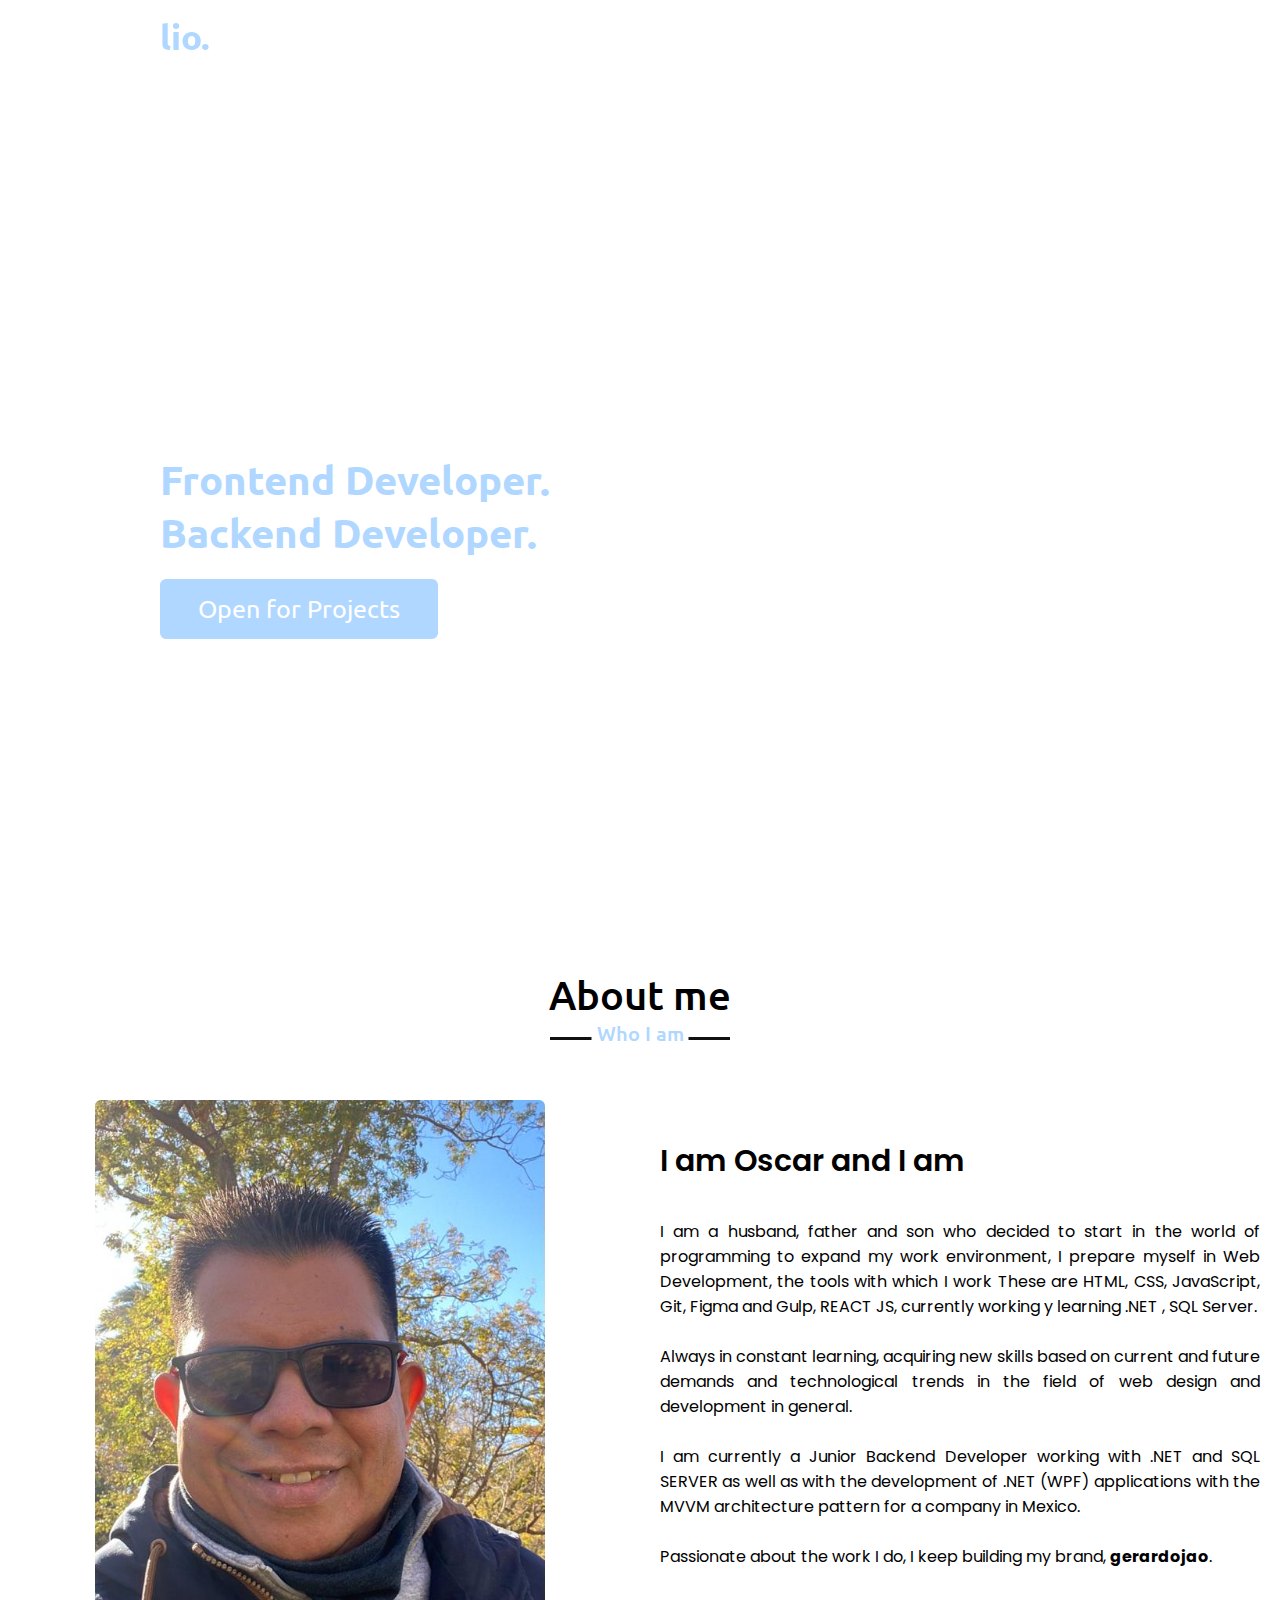
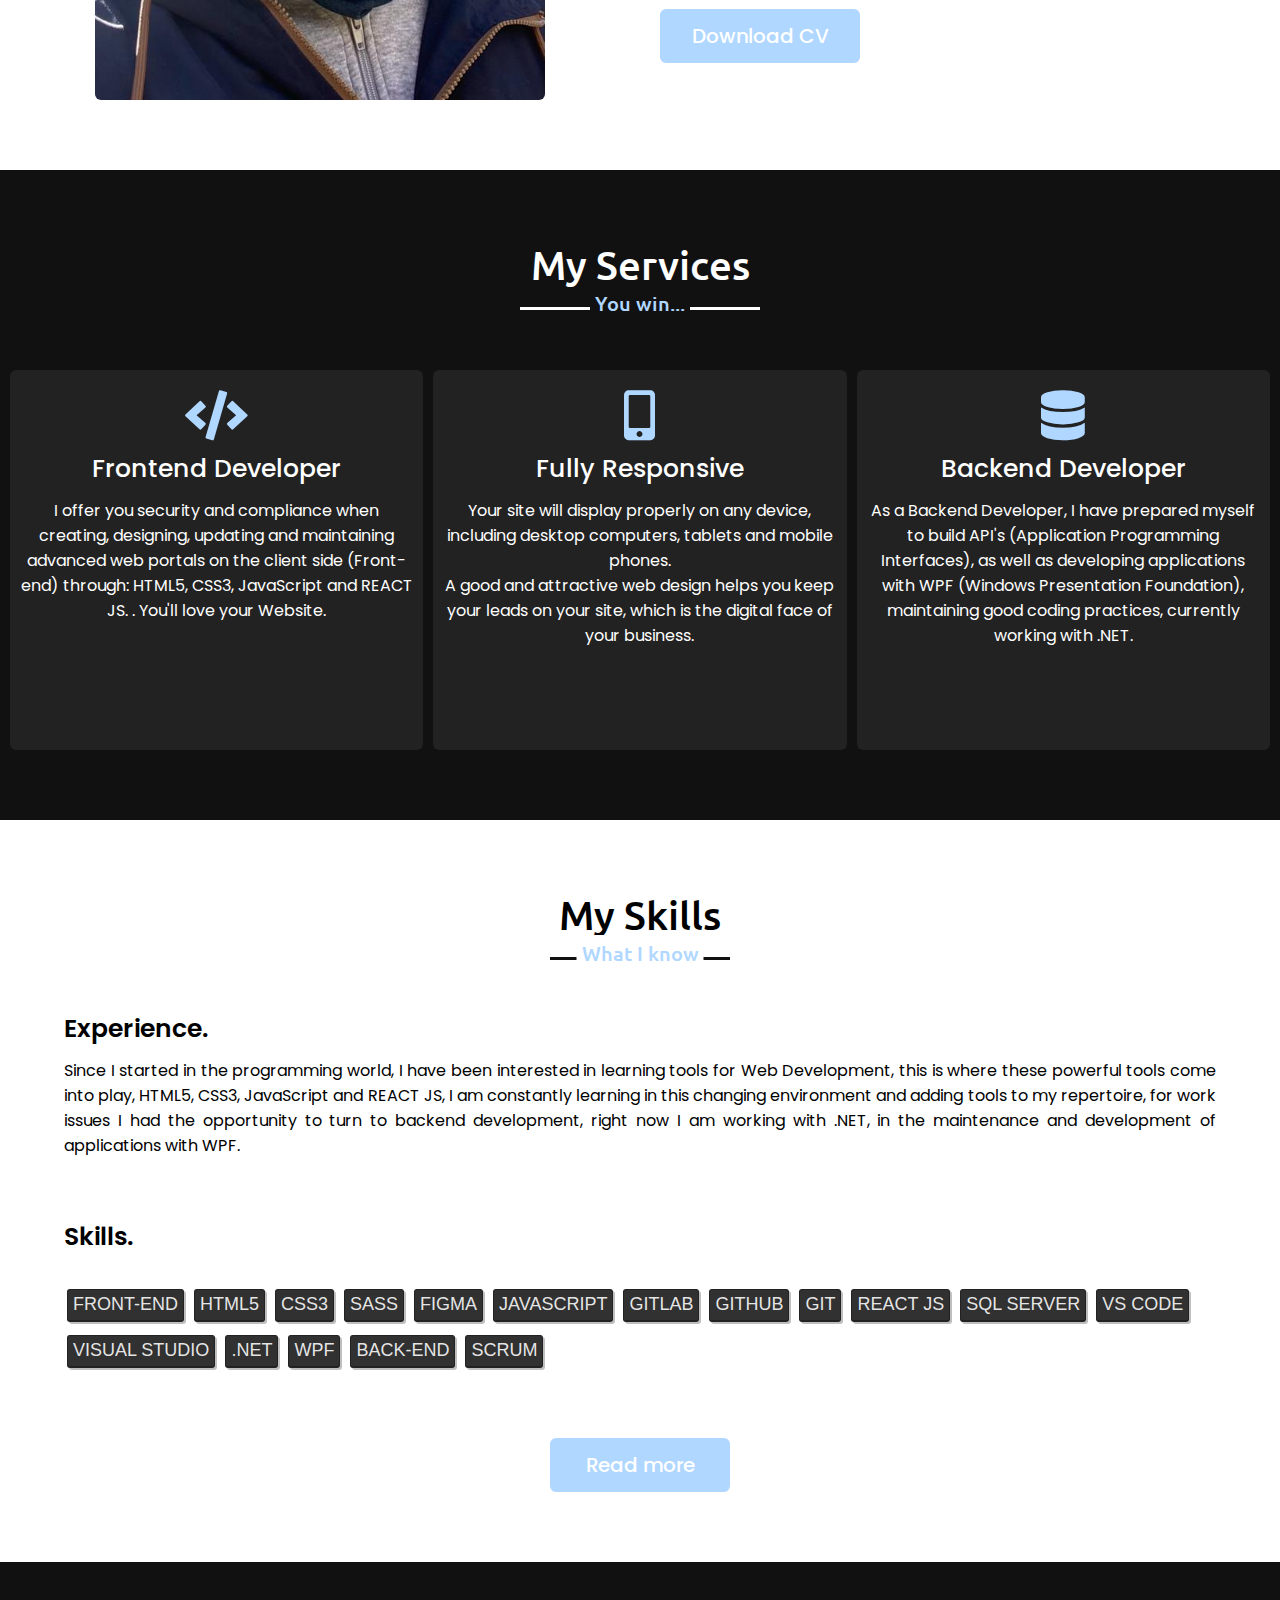
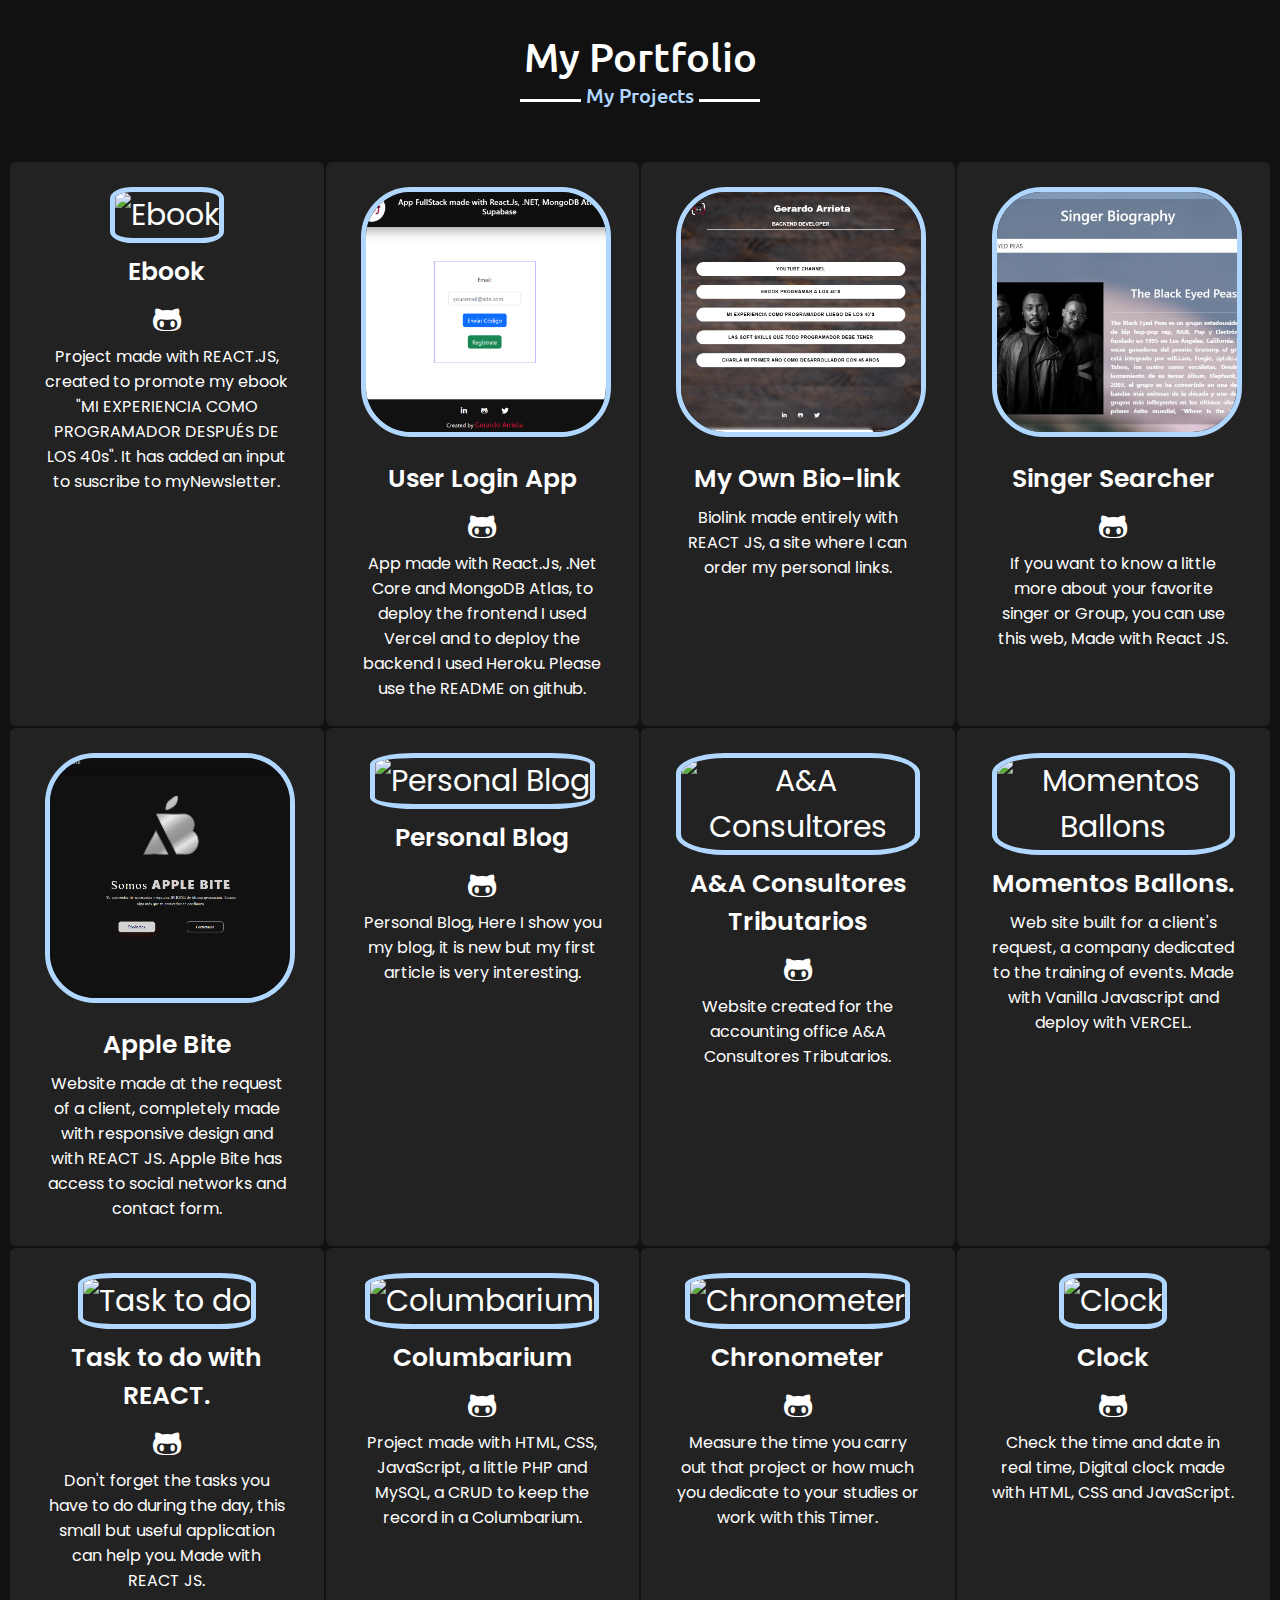
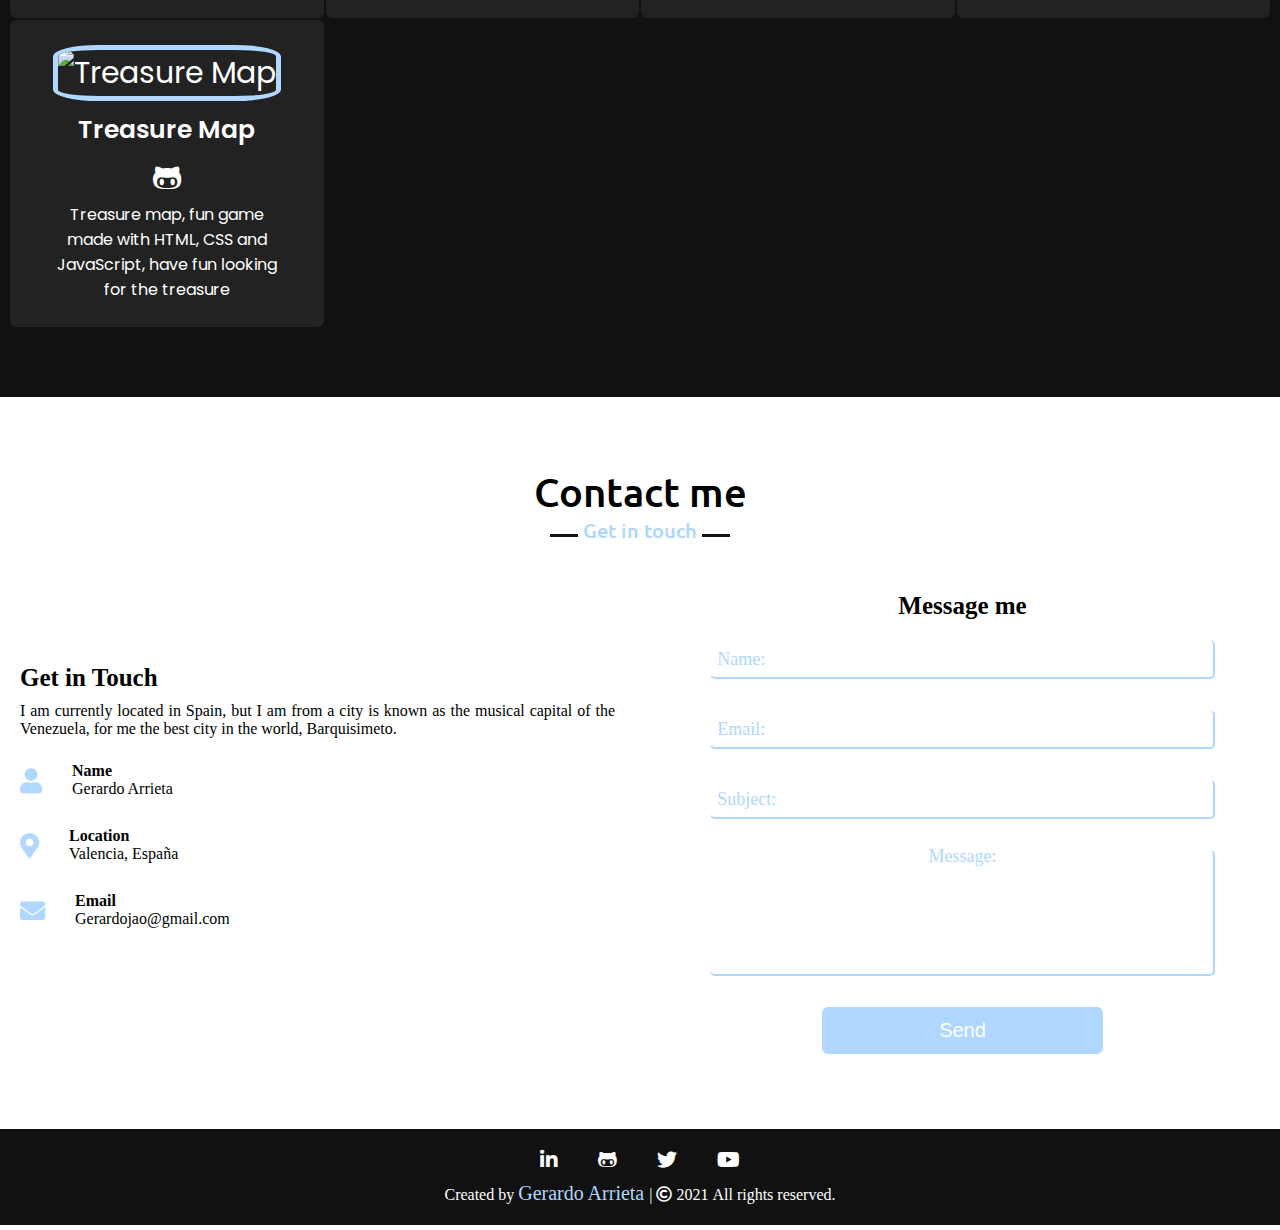
==== commit 60570a5a: "change crimson color for primary color" ====
--- a/index.html
+++ b/index.html
@@ -33,7 +33,7 @@
             <div class="home__content">
                 <div class="home__content home__content--1">Hello, my name is</div>
                 <div class="home__content home__content--2">Oscar Fuentes</div>
-                <div class="home__content home__content--3">And I am Junior<span class="home__content--span typed"></span>
+                <div class="home__content home__content--3">And I am Junior <span class="home__content--span typed"></span>
                 </div>
                 <div class="n-hide" id="strings">
                     <p class="home__content--span">Frontend Developer.</p>
--- a/styles-min.css
+++ b/styles-min.css
@@ -16,7 +16,9 @@
 }
 html {
   scroll-behavior: smooth;
-} /* navbar style */
+} 
+
+/* navbar style */
 .navbar {
   position: fixed;
   width: 100%;
@@ -28,7 +30,7 @@
 }
 .sticky {
   padding: 15px 0;
-  background: var(--main-color);
+  background: var(--second-color);
 }
 .navbar__container {
   display: flex;
@@ -69,7 +71,9 @@
   font-weight: 500;
   margin-left: 20px;
   transition: color 0.3s ease;
-} /* hambur */
+} 
+
+/* hambur */
 .is-active {
   transform: translate(0, 0);
 }
@@ -89,7 +93,9 @@
   cursor: pointer;
   display: none;
   color: #fff;
-} /* home section */
+} 
+
+/* home section */
 .home {
   display: flex;
   height: 100vh;
@@ -117,7 +123,7 @@
   margin: 5px 0;
 }
 .home__content--span {
-  color: crimson;
+  color: var(--main-color);
   font-weight: 700;
   font-size: 40px;
 }
@@ -128,12 +134,12 @@
 .home__content--link {
   display: inline-block;
   color: #fff;
-  background-color: crimson;
+  background-color: var(--main-color);
   font-size: 25px;
   padding: 12px 36px;
   margin-top: 20px;
   border-radius: 6px;
-  border: 2px solid crimson;
+  border: 2px solid var(--main-color);
   transition: all 0.3s ease;
 }
 .home__content--link:hover {
@@ -170,7 +176,7 @@
   position: absolute;
   bottom: -12px;
   left: 50%;
-  color: crimson;
+  color: var(--main-color);
   background: #fff;
   transform: translateX(-50%);
   padding: 5px;
@@ -215,7 +221,7 @@
   margin-bottom: 10px;
 }
 .about__content--2 span {
-  color: crimson;
+  color: var(--main-color);
 }
 .about__content--2 p {
   text-align: justify;
@@ -223,19 +229,19 @@
 .about__content--2 a {
   display: inline-block;
   color: #fff;
-  background-color: crimson;
+  background-color: var(--main-color);
   font-size: 20px;
   font-weight: 500;
   padding: 10px 20px;
   margin-top: 40px;
   border-radius: 6px;
-  border: 2px solid crimson;
+  border: 2px solid var(--main-color);
   transition: all 0.3s ease;
   width: 200px;
   text-align: center;
 }
 .about__content--2 a:hover {
-  color: crimson;
+  color: var(--main-color);
   background: none;
 } /* services section */
 .service {
@@ -269,7 +275,7 @@
   position: absolute;
   bottom: -12px;
   left: 50%;
-  color: crimson;
+  color: var(--main-color);
   background: #111;
   transform: translateX(-50%);
   padding: 5px;
@@ -292,10 +298,10 @@
   min-height: 380px;
 }
 .service__content--card:hover {
-  background: crimson;
+  background: var(--main-color);
 }
 .service__content--card i {
-  color: crimson;
+  color: var(--main-color);
   font-size: 50px;
   padding-bottom: 10px;
   transition: color 0.3s ease;
@@ -342,7 +348,7 @@
   position: absolute;
   bottom: -12px;
   left: 50%;
-  color: crimson;
+  color: var(--main-color);
   background: #fff;
   transform: translateX(-50%);
   padding: 5px;
@@ -377,13 +383,13 @@
 .skills__content a {
   display: inline-block;
   color: #fff;
-  background-color: crimson;
+  background-color: var(--main-color);
   font-size: 20px;
   font-weight: 500;
   padding: 10px 30px;
   margin-top: 40px;
   border-radius: 6px;
-  border: 2px solid crimson;
+  border: 2px solid var(--main-color);
   transition: all 0.3s ease;
   justify-content: center;
   align-items: center;
@@ -392,7 +398,7 @@
   text-align: center;
 }
 .skills__content a:hover {
-  color: crimson;
+  color: var(--main-color);
   background: none;
 }
 .skills__content--bars span {
@@ -412,7 +418,7 @@
   left: 0;
   width: 80%;
   height: 100%;
-  background: crimson;
+  background: var(--main-color);
 }
 .filters li {
   display: inline-block;
@@ -435,7 +441,7 @@
   overflow: hidden;
 }
 .filters li:hover {
-  background-color: crimson;
+  background-color: var(--main-color);
 } /* portfolio/portfolio */
 .portfolio {
   font-family: "Poppins", sans-serif;
@@ -468,7 +474,7 @@
   position: absolute;
   bottom: -12px;
   left: 50%;
-  color: crimson;
+  color: var(--main-color);
   background: #111;
   transform: translateX(-50%);
   padding: 5px;
@@ -489,7 +495,7 @@
   transition: all 0.3s ease;
 }
 .portfolio__container--carousel .card:hover {
-  background: crimson;
+  background: var(--main-color);
 }
 .portfolio__container--carousel .card:hover .box {
   transform: scale(1.05);
@@ -504,7 +510,7 @@
   width: 250px;
   object-fit: cover;
   border-radius: 20%;
-  border: 5px solid crimson;
+  border: 5px solid var(--main-color);
   transition: all 0.3s ease;
   cursor: pointer;
 }
@@ -541,7 +547,7 @@
   position: absolute;
   bottom: -12px;
   left: 50%;
-  color: crimson;
+  color: var(--main-color);
   background: #fff;
   transform: translateX(-50%);
   padding: 5px;
@@ -590,7 +596,7 @@
 }
 .form__content--1 .row i {
   font-size: 25px;
-  color: crimson;
+  color: var(--main-color);
 }
 .form__content--1 .info .head {
   font-weight: 600;
@@ -621,7 +627,7 @@
 }
 .form-label {
   display: inline-block;
-  color: crimson;
+  color: var(--main-color);
   margin-top: 10px;
   font-size: 18px;
   position: relative;
@@ -650,8 +656,8 @@
   color: #222;
   border-radius: 2px;
   padding: 8px;
-  border-bottom: 2px solid crimson;
-  border-right: 2px solid crimson;
+  border-bottom: 2px solid var(--main-color);
+  border-right: 2px solid var(--main-color);
   border-radius: 5px;
   width: 90%;
   outline: 0;
@@ -668,15 +674,15 @@
   color: #222;
   border-radius: 5px;
   padding: 12px;
-  border-bottom: 2px solid crimson;
-  border-right: 2px solid crimson;
+  border-bottom: 2px solid var(--main-color);
+  border-right: 2px solid var(--main-color);
   resize: none;
   width: 90%;
   outline: 0;
 }
 .mensaje {
   display: block;
-  color: crimson;
+  color: var(--main-color);
   margin-top: 10px;
   font-size: 18px;
   position: relative;
@@ -703,19 +709,19 @@
 .form__button {
   display: inline-block;
   color: #fff;
-  background-color: crimson;
+  background-color: var(--main-color);
   font-size: 20px;
   font-weight: 500;
   padding: 10px 30px;
   cursor: pointer;
   border-radius: 6px;
-  border: 2px solid crimson;
+  border: 2px solid var(--main-color);
   transition: all 0.3s ease;
   text-align: center;
   width: 50%;
 }
 .form__button:hover {
-  color: crimson;
+  color: var(--main-color);
   background: none;
 } /* footer section */
 footer {
@@ -725,7 +731,7 @@
   text-align: center;
 }
 footer .name {
-  color: crimson;
+  color: var(--main-color);
   font-size: 20px;
 }
 footer .rsss {
@@ -853,7 +859,7 @@
 @media (max-width: 380px) {
   .mensaje {
     display: block;
-    color: crimson;
+    color: var(--main-color);
     margin-top: 10px;
     font-size: 18px;
     position: relative;
@@ -927,7 +933,7 @@
   width: 4rem;
   height: 4rem;
   right: 2vw;
-  background-color: crimson;
+  background-color: var(--main-color);
   border-radius: 50%;
   border: 2px solid #fff;
   font-size: 2rem;
@@ -939,7 +945,7 @@
 .scroll-top-btn:hover {
   background-color: var(--third-color);
   color: var(--main-color);
-  border: 2px solid crimson;
+  border: 2px solid var(--main-color);
 }
 .hidden {
   opacity: 0;
@@ -966,7 +972,7 @@
 }
 .header {
   height: 68px;
-  background: crimson;
+  background: var(--main-color);
   overflow: hidden;
   border-radius: 3px 3px 0 0;
   box-shadow: 0 2px 3px 0 rgba(0, 0, 0, 0.2);
@@ -978,13 +984,13 @@
   padding-top: 20px;
 }
 .fa-check {
-  color: crimson;
+  color: var(--main-color);
   font-size: 50px;
   font-weight: bold;
   cursor: pointer;
   height: 80px;
   width: 80px;
-  border: 2px solid crimson;
+  border: 2px solid var(--main-color);
   text-align: center;
   margin: 30px 0 0 160px;
   padding-top: 13px;
@@ -998,7 +1004,7 @@
 }
 .bigFont {
   font-size: 25px;
-  color: Crimson;
+  color: var(--main-color);
 }
 .line {
   bottom: 60px;
@@ -1013,13 +1019,13 @@
   border-radius: 5px;
   cursor: pointer;
   padding: 8px 10px;
-  border: 1px solid crimson;
+  border: 1px solid var(--main-color);
   display: inline-block;
   color: #fff;
-  background-color: crimson;
+  background-color: var(--main-color);
   transition: all 0.3s ease;
 }
 .close-btn:hover {
-  color: crimson;
+  color: var(--main-color);
   background: none;
 }
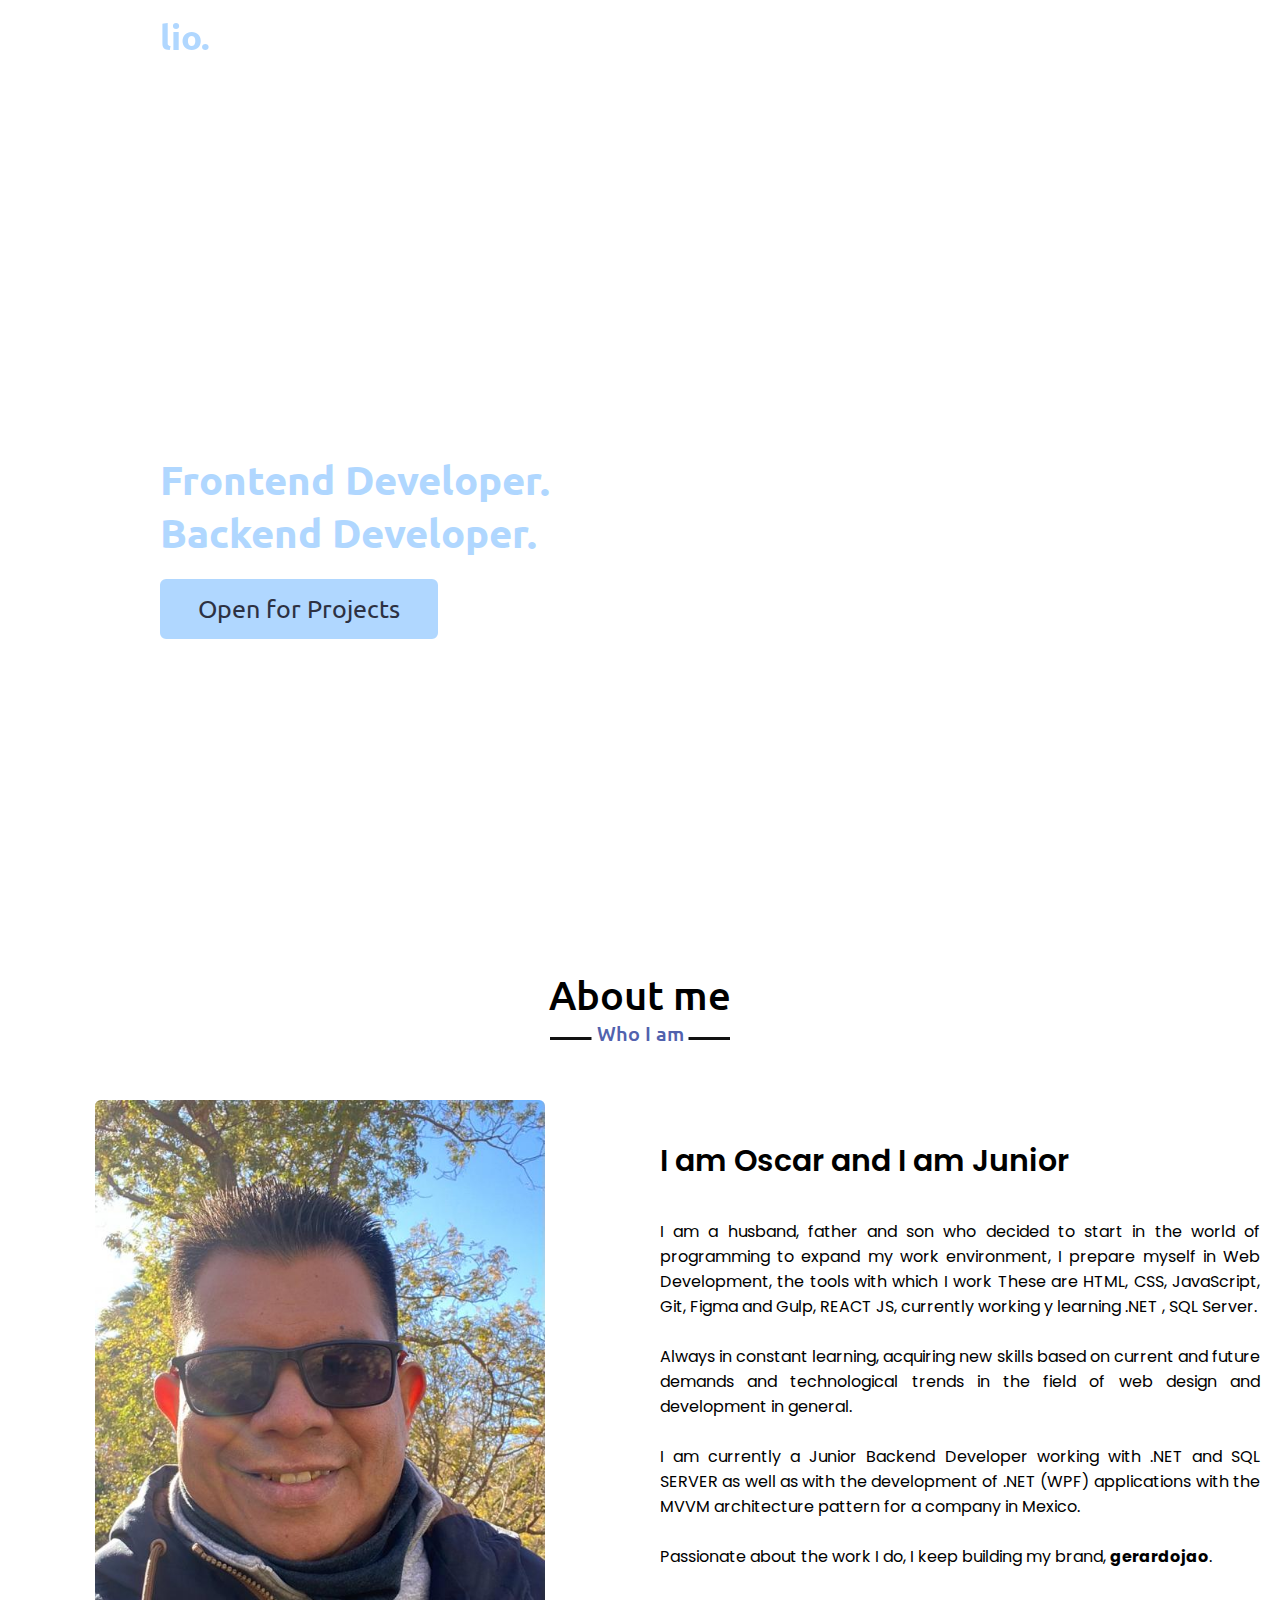
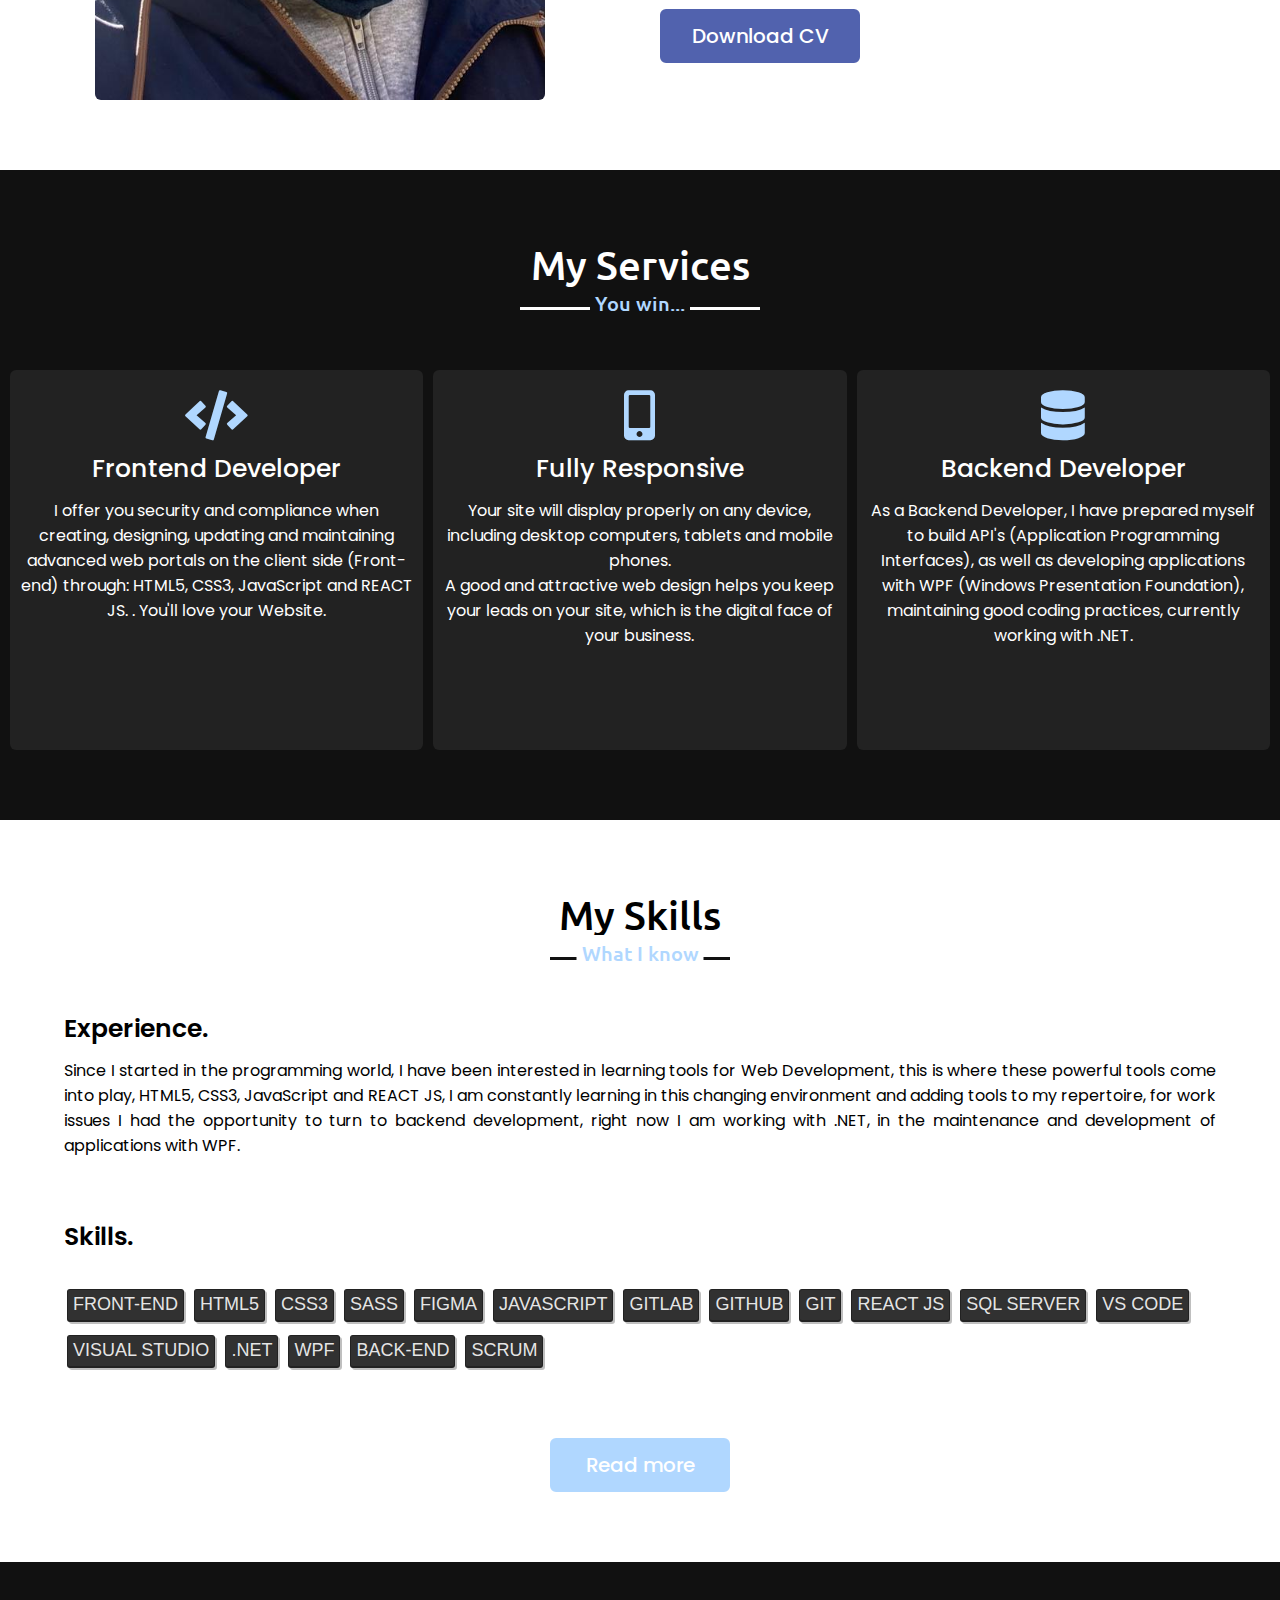
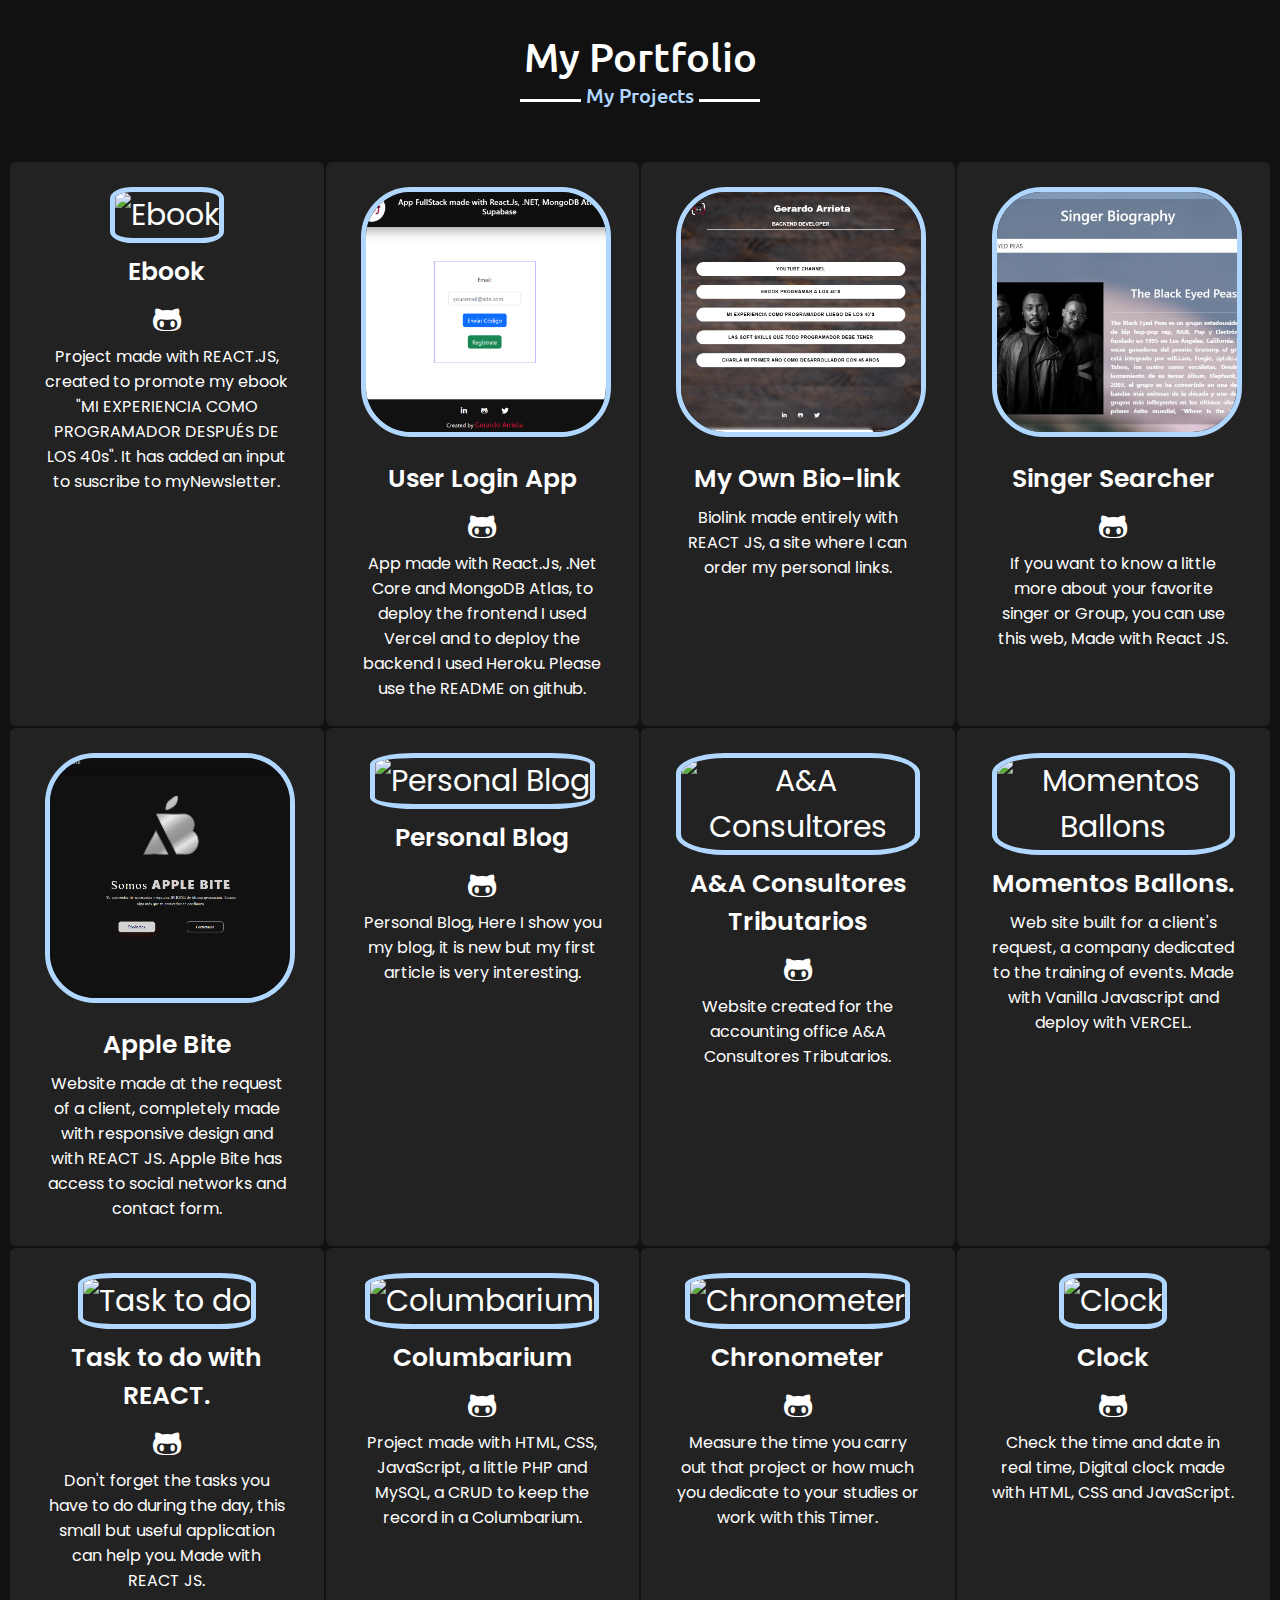
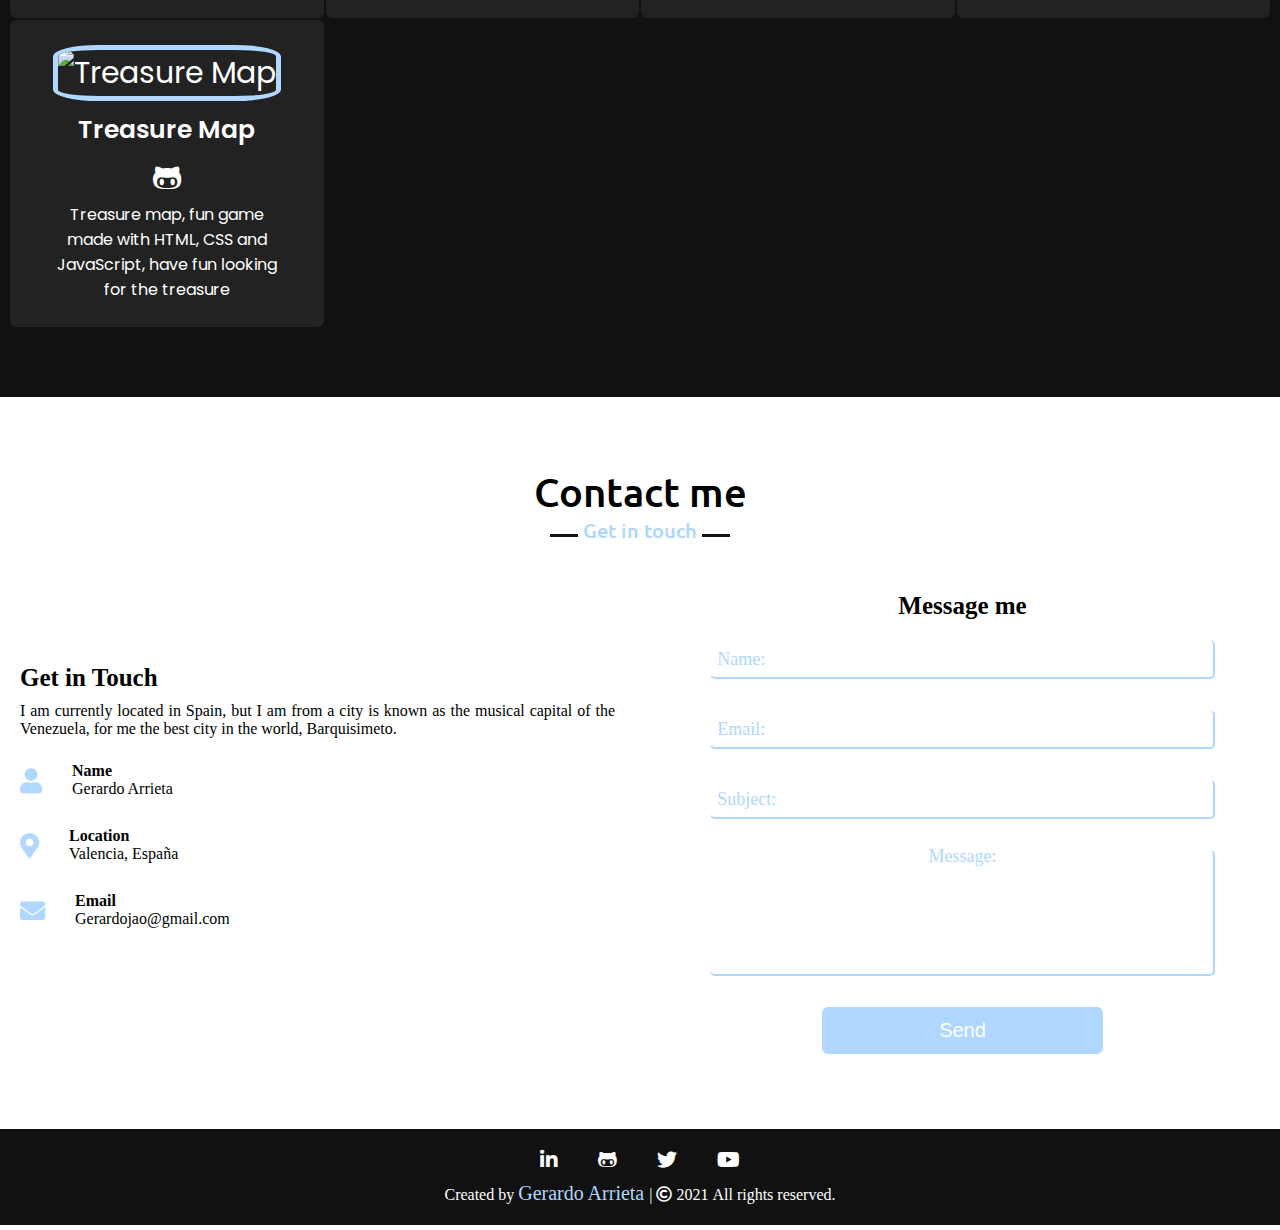
==== commit db79660a: "changin color on about section" ====
--- a/index.html
+++ b/index.html
@@ -48,7 +48,7 @@
             <div class="about__content">
                 <article class="about__content about__content--1"><img src="./assets/meagain.jpeg" alt=""></article>
                 <article class="about__content about__content--2">
-                    <div>I am Oscar and I am <br><span class="typed2"></span></div><br>
+                    <div>I am Oscar and I am Junior<br><span class="typed2 about__content--typed"></span></div><br>
                     <p>I am a husband, father and son who decided to start in the world of programming to expand my work
                         environment, I prepare myself in Web Development, the tools with which I work These are HTML,
                         CSS, JavaScript, Git, Figma and Gulp, REACT JS, currently working y learning .NET , SQL Server.
--- a/styles-min.css
+++ b/styles-min.css
@@ -13,6 +13,7 @@
   --main-color: #B0D7FF;
   --second-color: #2D3142;
   --third-color: #fff;
+  --fourth-color: #5162ae;
 }
 html {
   scroll-behavior: smooth;
@@ -99,6 +100,7 @@
 .home {
   display: flex;
   height: 100vh;
+  /* TODO: change BG */
   background: url("./assets/darkbg.jpg") fixed no-repeat;
   background-size: cover;
   color: #fff;
@@ -132,8 +134,9 @@
   visibility: hidden;
 }
 .home__content--link {
+  /* Home button */
   display: inline-block;
-  color: #fff;
+  color: var(--second-color);
   background-color: var(--main-color);
   font-size: 25px;
   padding: 12px 36px;
@@ -145,7 +148,9 @@
 .home__content--link:hover {
   color: #fff;
   background: none;
-} /* about section */
+} 
+
+/* about section */
 section {
   padding: 70px 0;
 }
@@ -176,12 +181,16 @@
   position: absolute;
   bottom: -12px;
   left: 50%;
-  color: var(--main-color);
+  color: var(--fourth-color);
   background: #fff;
   transform: translateX(-50%);
   padding: 5px;
   font-size: 20px;
 }
+
+/* .about__content--typed {
+  color: var(--fourth-color);
+} */
 .about__content--1 img {
   height: 534px;
   width: 400px;
@@ -221,7 +230,7 @@
   margin-bottom: 10px;
 }
 .about__content--2 span {
-  color: var(--main-color);
+  color: var(--fourth-color);
 }
 .about__content--2 p {
   text-align: justify;
@@ -229,19 +238,19 @@
 .about__content--2 a {
   display: inline-block;
   color: #fff;
-  background-color: var(--main-color);
+  background-color: var(--fourth-color);
   font-size: 20px;
   font-weight: 500;
   padding: 10px 20px;
   margin-top: 40px;
   border-radius: 6px;
-  border: 2px solid var(--main-color);
+  border: 2px solid var(--fourth-color);
   transition: all 0.3s ease;
   width: 200px;
   text-align: center;
 }
 .about__content--2 a:hover {
-  color: var(--main-color);
+  color: var(--fourth-color);
   background: none;
 } /* services section */
 .service {
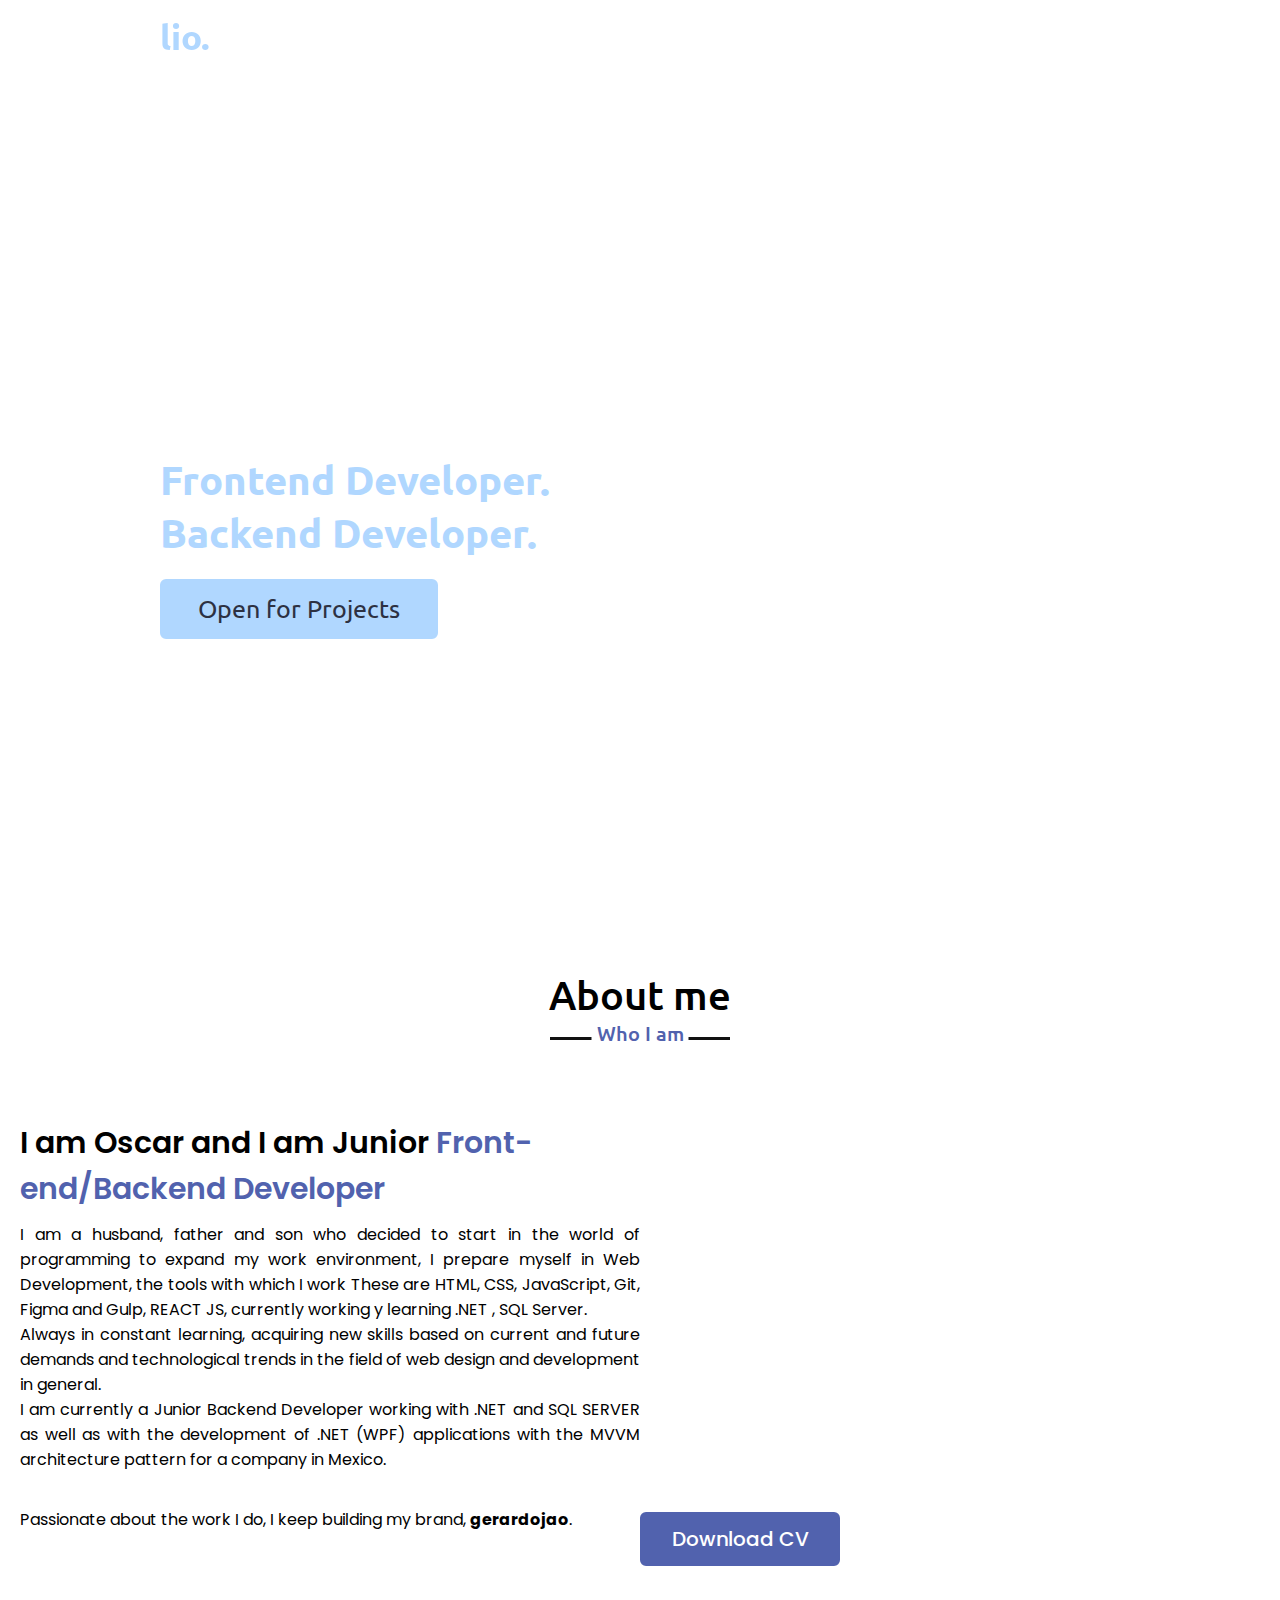
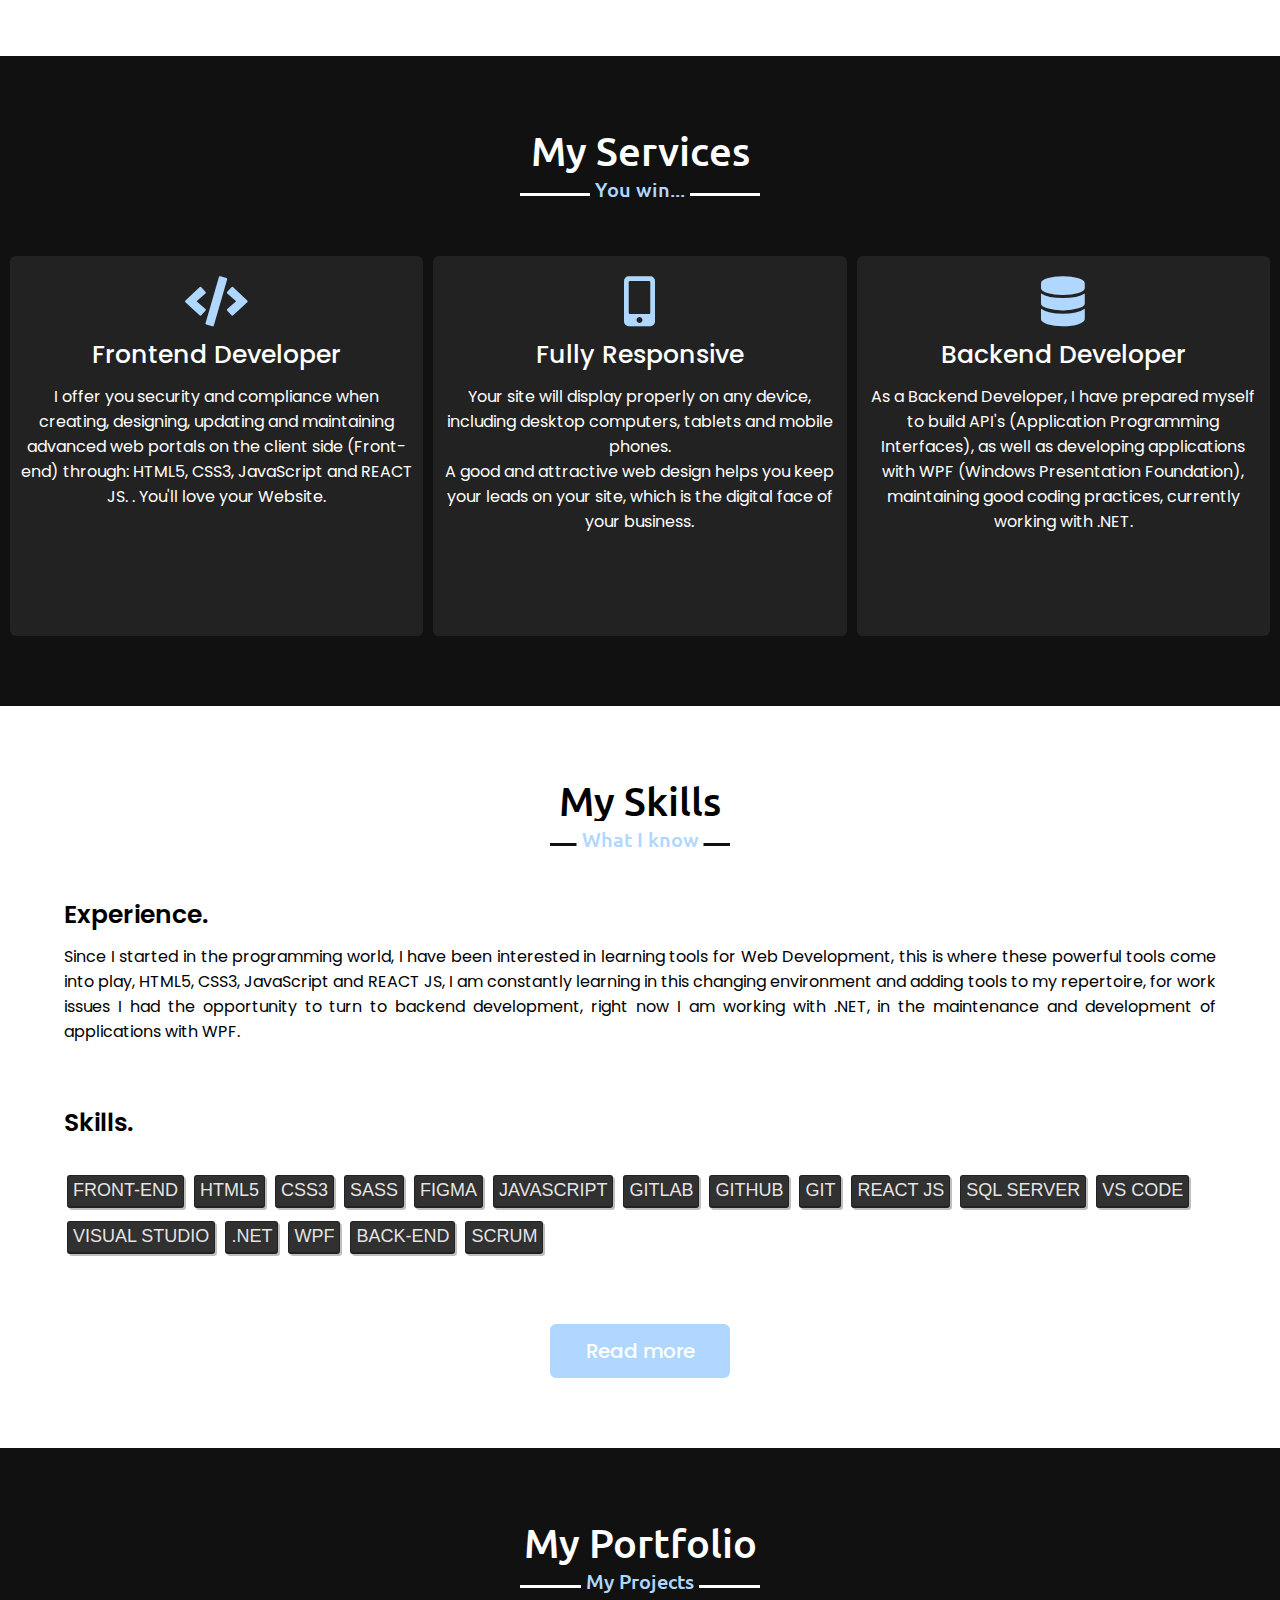
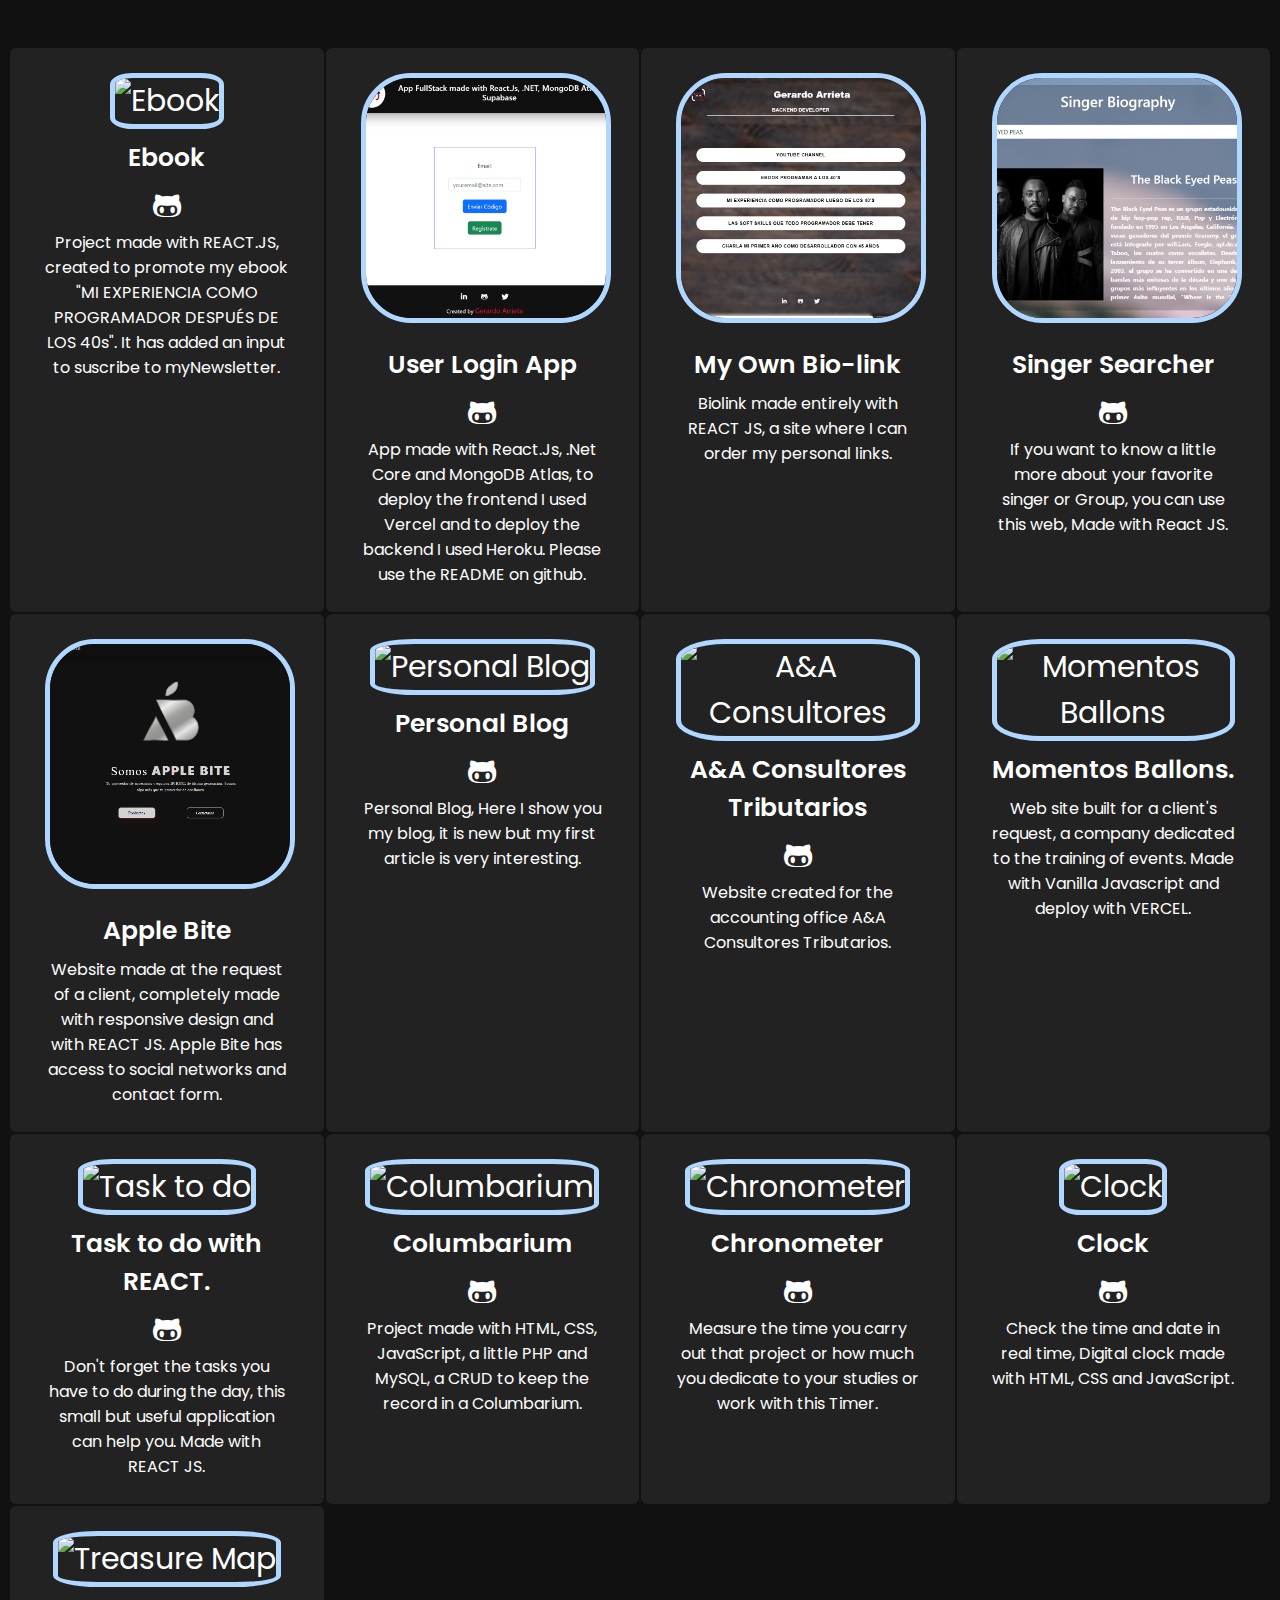
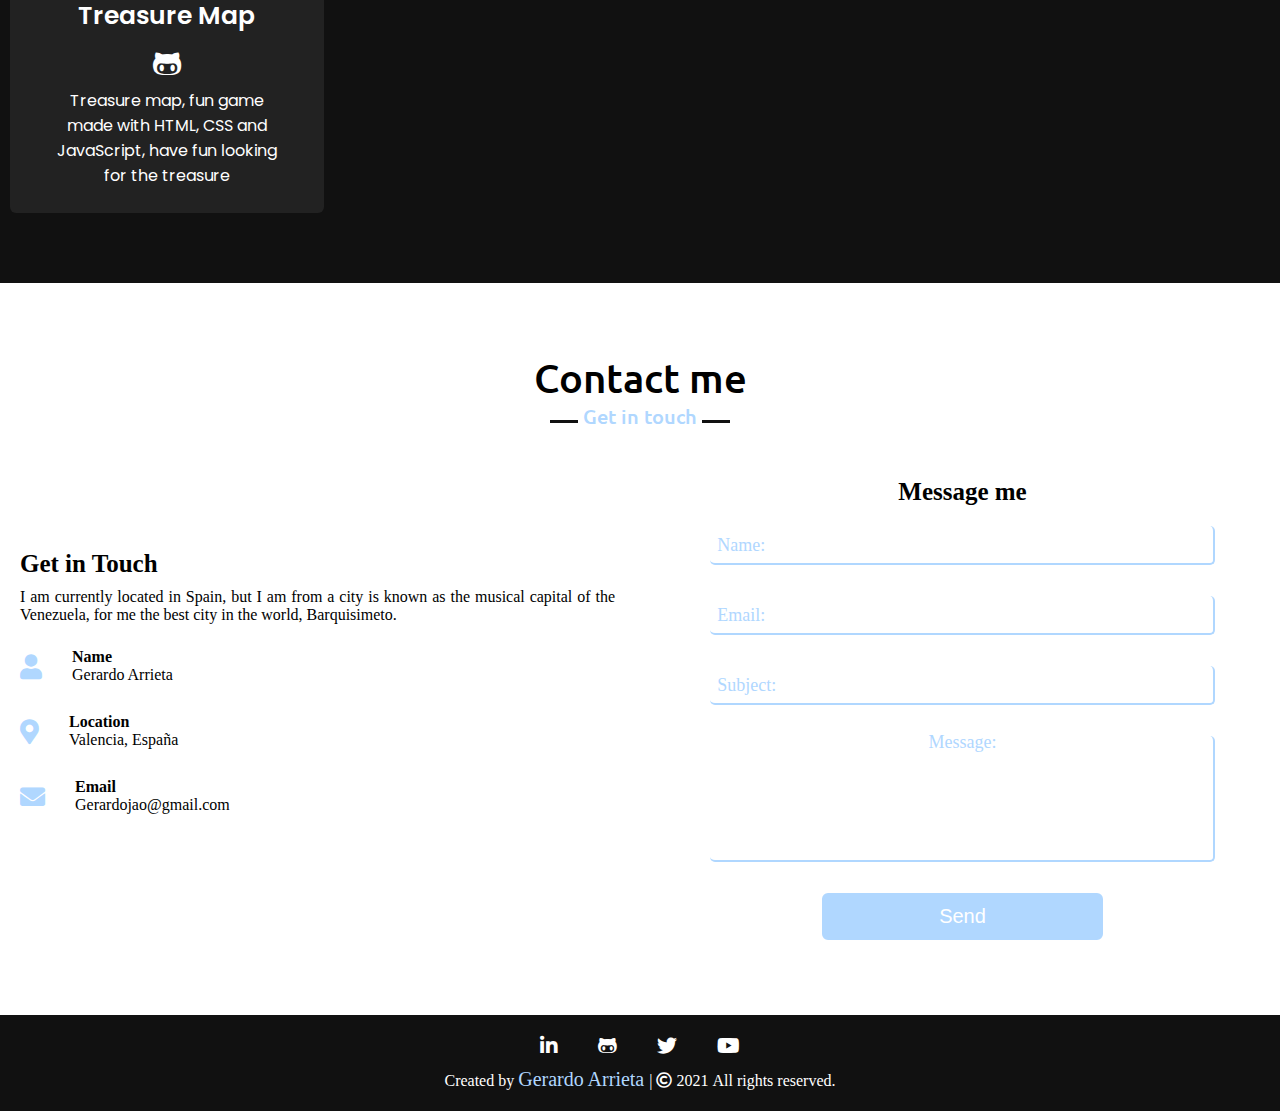
==== commit 2cfa0530: "About Photo Removed and CSS related" ====
--- a/index.html
+++ b/index.html
@@ -46,9 +46,27 @@
         <div class="about__container">
             <h2 class="about__title">About me</h2>
             <div class="about__content">
-                <article class="about__content about__content--1"><img src="./assets/meagain.jpeg" alt=""></article>
+                <!-- 
+                    Photo Removed
+
+                    <article class="about__content about__content--1"><img src="./assets/meagain.jpeg" alt=""></article>
+                    <article class="about__content about__content--2">
+                    <div>I am Oscar and I am Junior<br><span class="typed2 about__content--typed"></span></div><br>
+                    <p>I am a husband, father and son who decided to start in the world of programming to expand my work
+                        environment, I prepare myself in Web Development, the tools with which I work These are HTML,
+                        CSS, JavaScript, Git, Figma and Gulp, REACT JS, currently working y learning .NET , SQL Server.
+                    </p><br>
+                    <p>Always in constant learning, acquiring new skills based on current and future demands and
+                        technological trends in the field of web design and development in general.</p><br>
+                        <p>I am currently a Junior Backend Developer working with .NET and SQL SERVER as well as with the development of .NET (WPF) applications with the MVVM architecture pattern for a company in Mexico.
+                        </p><br>
+                    <p>Passionate about the work I do, I keep building my brand, <b>gerardojao</b>.</p><a href="./assets/CVGERARDOARRIETA.pdf"
+                        download="Oscar Fuentes CV" target="_blank" rel="noopener noreferrer">Download CV</a>
+                </article>
+
+                 -->
                 <article class="about__content about__content--2">
-                    <div>I am Oscar and I am Junior<br><span class="typed2 about__content--typed"></span></div><br>
+                    <div>I am Oscar and I am Junior <span class="about__content--typed">Front-end/Backend Developer</span></div><br>
                     <p>I am a husband, father and son who decided to start in the world of programming to expand my work
                         environment, I prepare myself in Web Development, the tools with which I work These are HTML,
                         CSS, JavaScript, Git, Figma and Gulp, REACT JS, currently working y learning .NET , SQL Server.
--- a/styles-min.css
+++ b/styles-min.css
@@ -187,16 +187,29 @@
   padding: 5px;
   font-size: 20px;
 }
-
-/* .about__content--typed {
-  color: var(--fourth-color);
-} */
+/* 
+CSS from About Photo <-- removed
 .about__content--1 img {
   height: 534px;
   width: 400px;
   object-fit: cover;
   border-radius: 6px;
-}
+} 
+
+.about__content--1 {
+  margin-left: auto;
+  margin-right: auto;
+}
+.about__content--1 img {
+  height: 507px;
+  width: 380px;
+  object-fit: cover;
+  border-radius: 6px;
+  margin-left: auto;
+  margin-right: auto;
+}
+
+*/
 .about__content {
   display: grid;
   align-items: center;
@@ -209,18 +222,7 @@
 
   margin: auto;
 }
-.about__content--1 {
-  margin-left: auto;
-  margin-right: auto;
-}
-.about__content--1 img {
-  height: 507px;
-  width: 380px;
-  object-fit: cover;
-  border-radius: 6px;
-  margin-left: auto;
-  margin-right: auto;
-}
+
 .about__content--2 {
   margin: 20px 10px;
 }
@@ -785,6 +787,10 @@
     font-size: 22px;
     padding: 12px 34px;
   }
+
+
+  /* 
+  About Photo Removed
   .about__content--1 img {
     height: 350px;
     width: 250px;
@@ -792,7 +798,7 @@
     border-radius: 6px;
     margin-left: auto;
     margin-right: auto;
-  }
+  } */
 }
 @media (max-width: 604px) {
   .navbar__container {
@@ -855,12 +861,14 @@
   .n-hide {
     display: none;
   }
-  .about__content--1 img {
+  /* 
+  Removed About Photo
+  about__content--1 img {
     height: 350px;
     width: 250px;
     object-fit: cover;
     border-radius: 6px;
-  }
+  } */
   .service__content--card {
     min-height: 300px;
   }
@@ -924,10 +932,13 @@
   .about__content {
     grid-template-columns: repeat(auto-fit, minmax(500px, 1fr));
   }
-  .about__content--1 img {
+  /* .
+  Photo About Removed
+  
+  about__content--1 img {
     height: 600px;
     width: 450px;
-  }
+  } */
   .about__content--2 {
     margin: 20px 20px;
   }
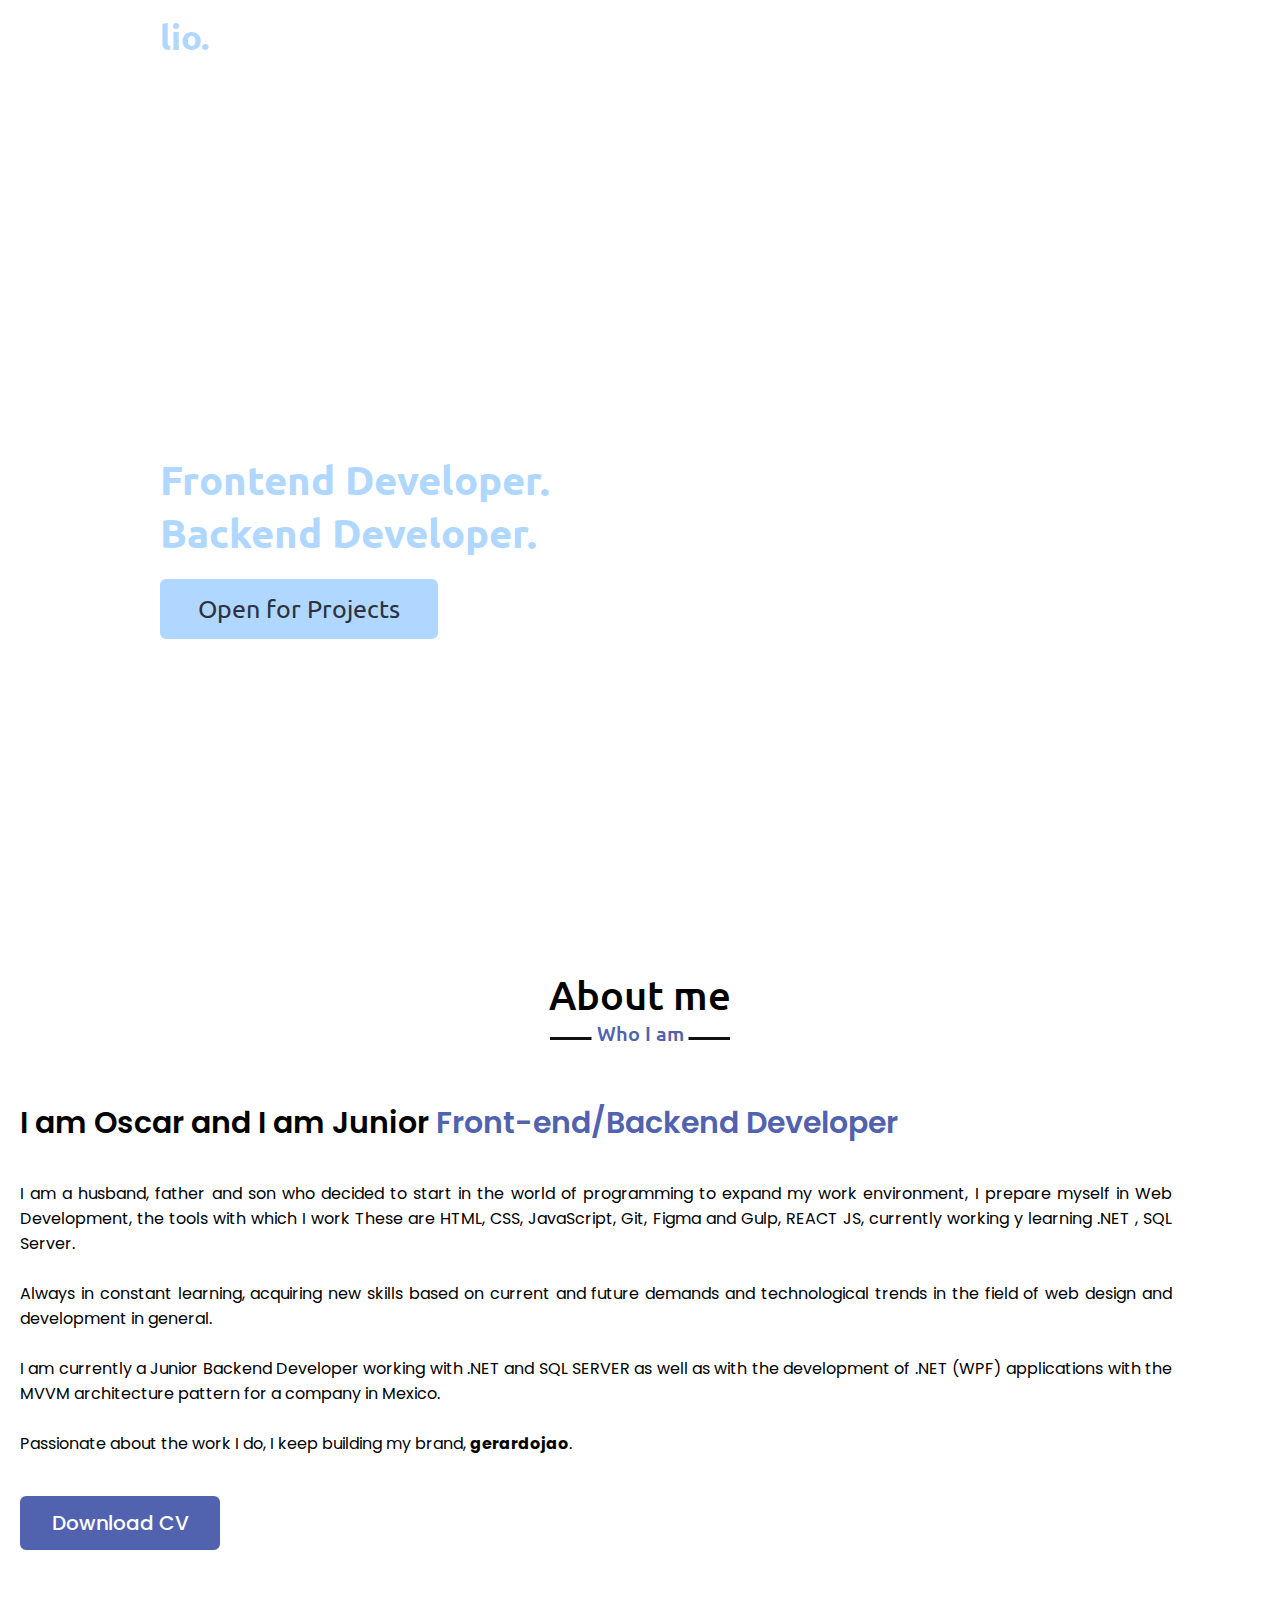
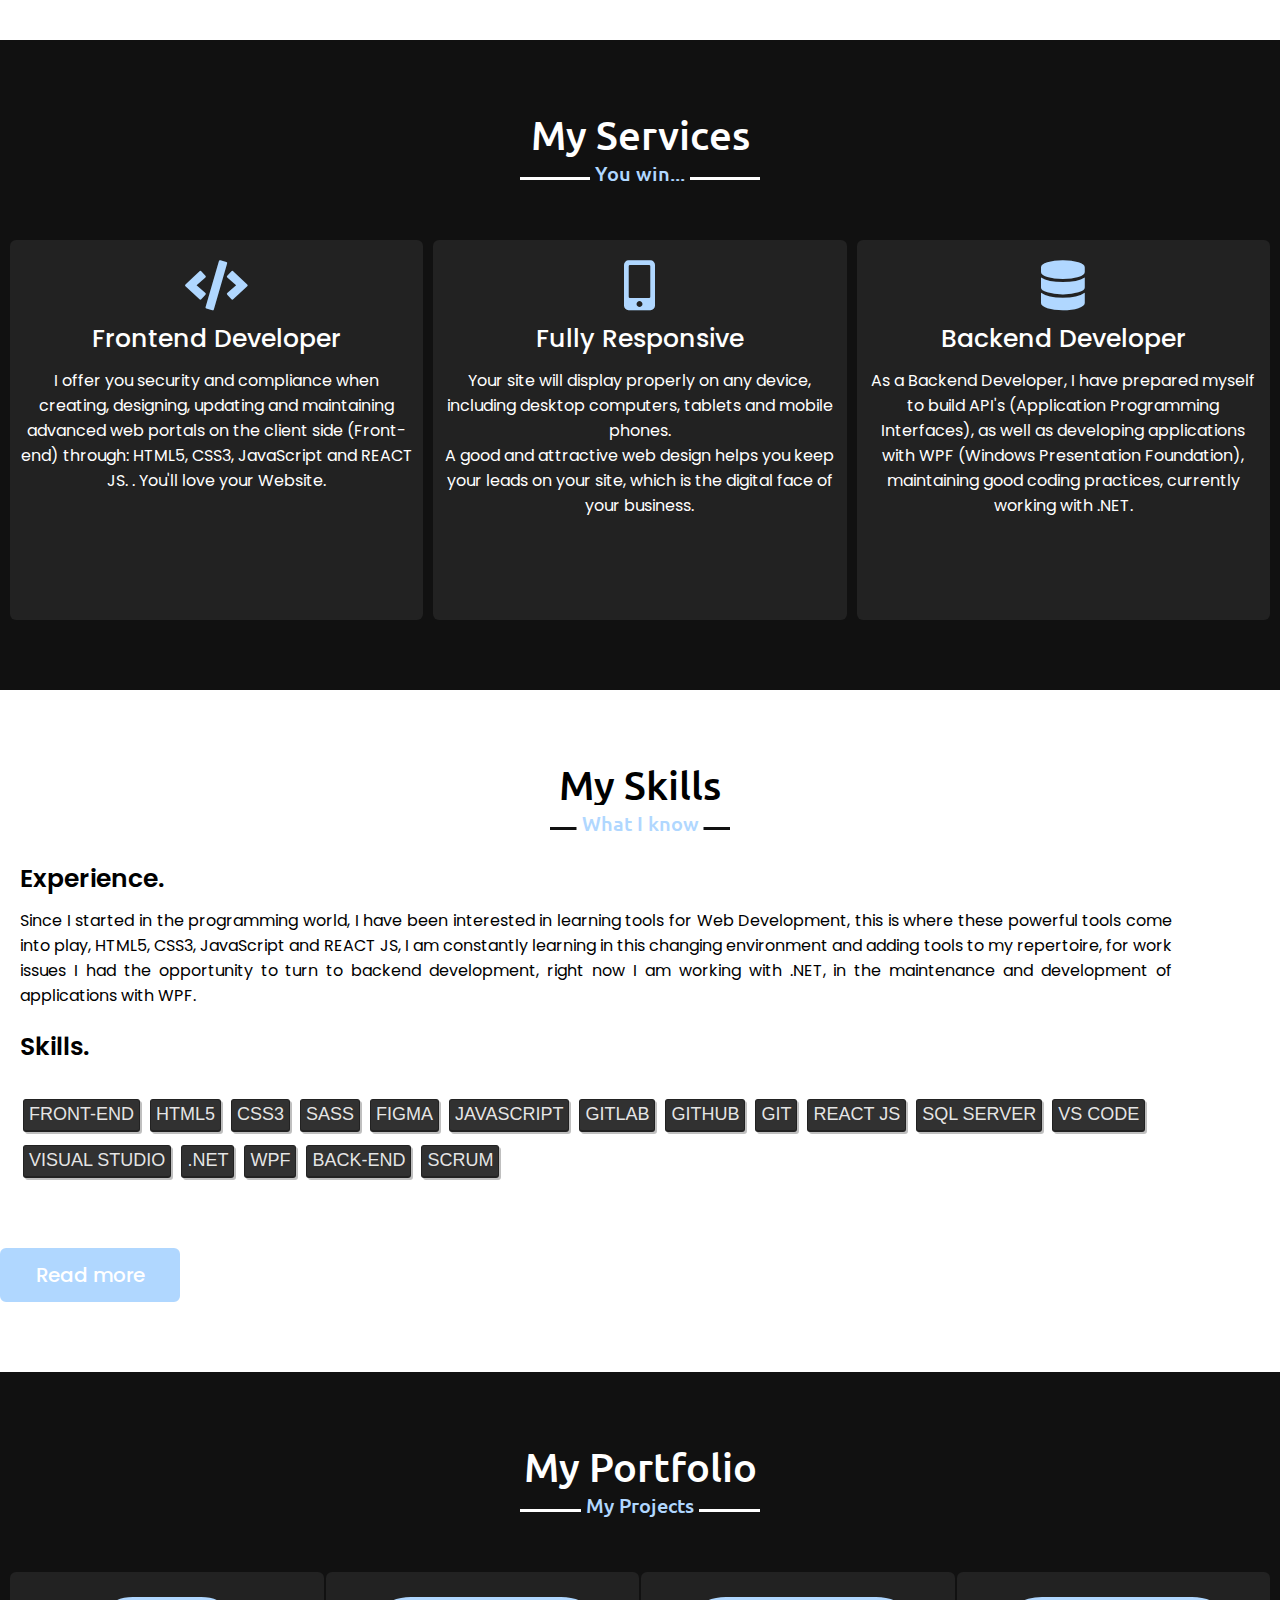
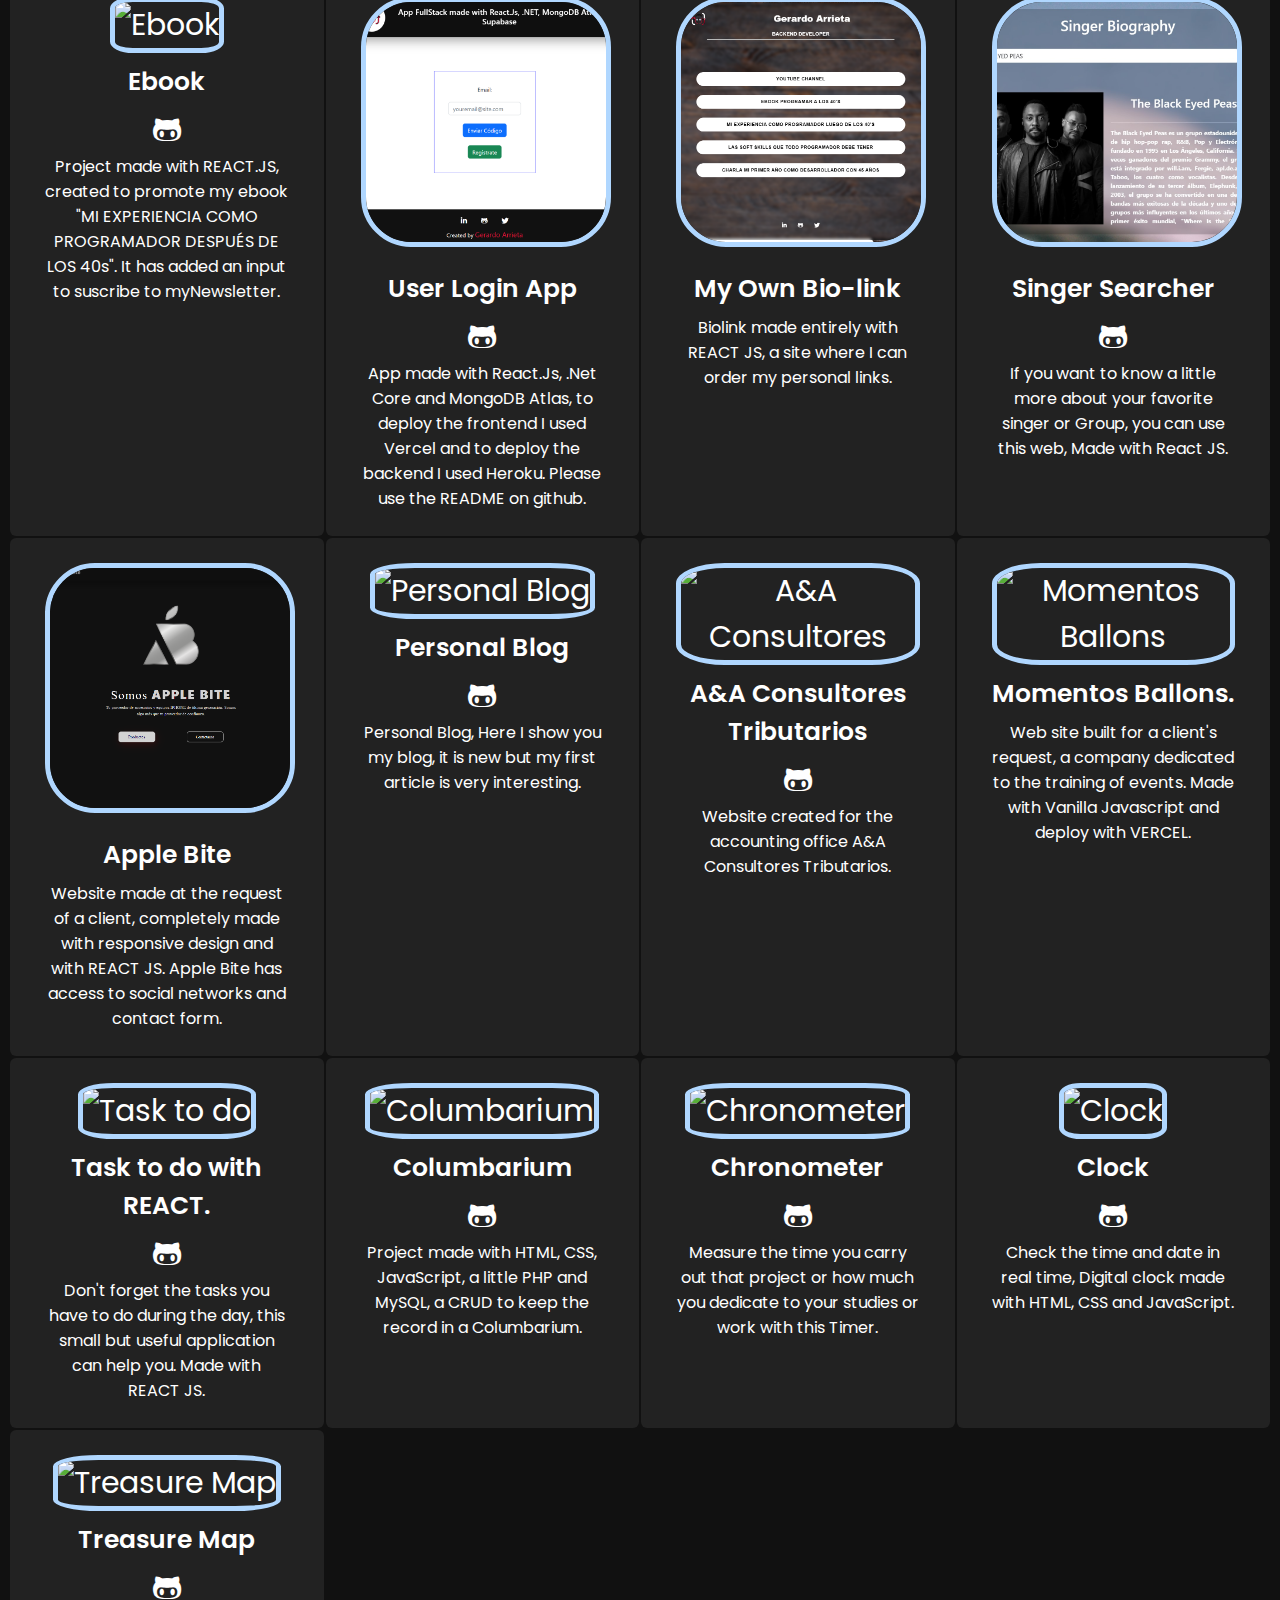
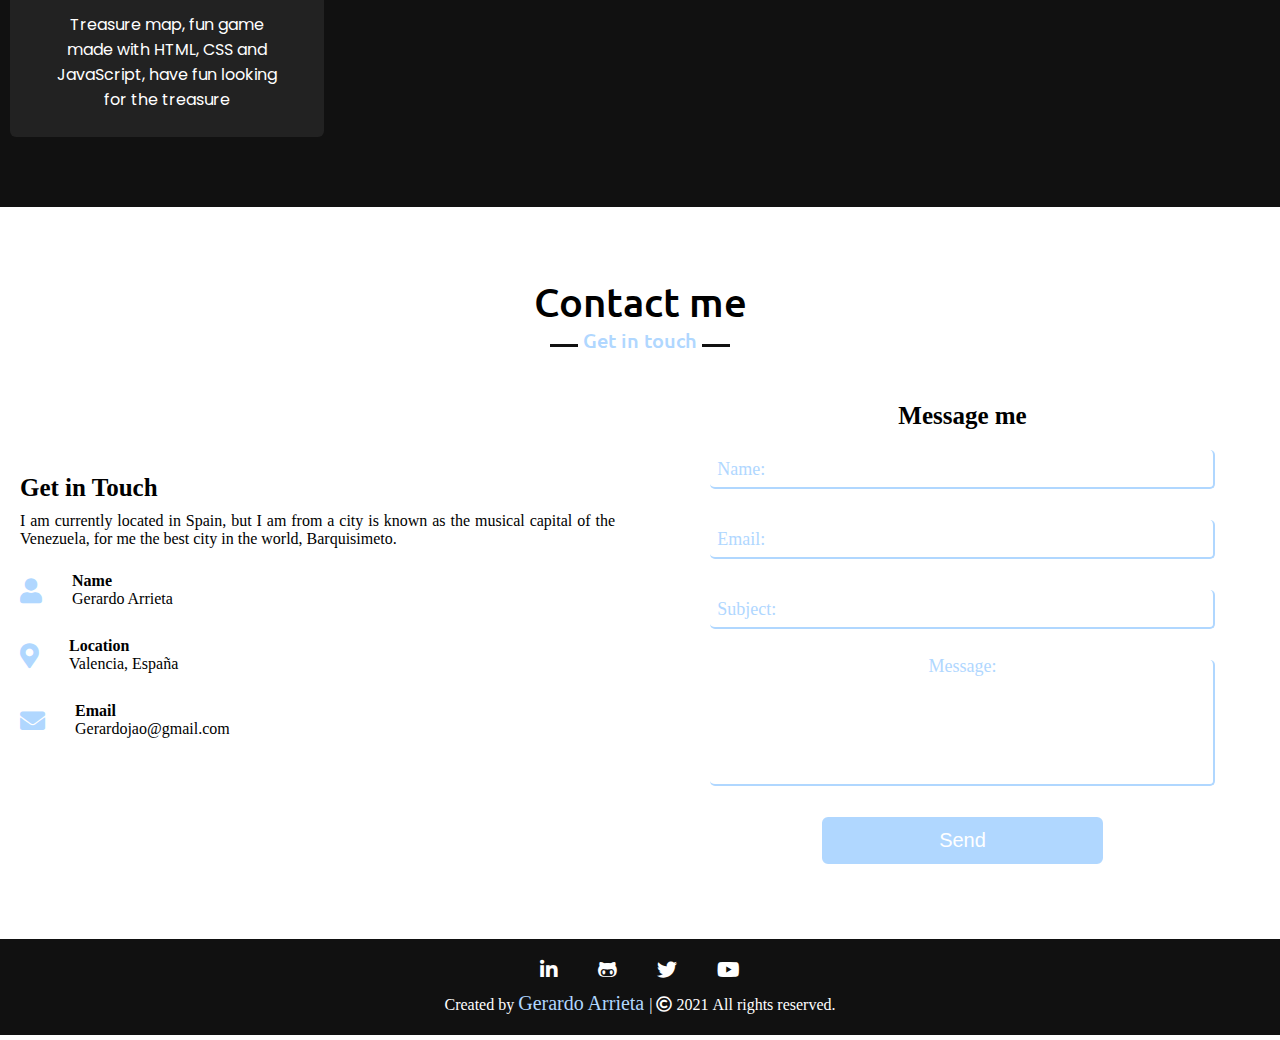
==== commit 230a0a41: "mergins css with skill section" ====
--- a/index.html
+++ b/index.html
@@ -66,7 +66,8 @@
 
                  -->
                 <article class="about__content about__content--2">
-                    <div>I am Oscar and I am Junior <span class="about__content--typed">Front-end/Backend Developer</span></div><br>
+                    <div>I am Oscar and I am Junior <span class="about__content--typed">Front-end/Backend Developer</span></div>
+                    <br>
                     <p>I am a husband, father and son who decided to start in the world of programming to expand my work
                         environment, I prepare myself in Web Development, the tools with which I work These are HTML,
                         CSS, JavaScript, Git, Figma and Gulp, REACT JS, currently working y learning .NET , SQL Server.
--- a/styles-min.css
+++ b/styles-min.css
@@ -210,22 +210,22 @@
 }
 
 */
-.about__content {
+/* .about__content {
   display: grid;
   align-items: center;
-  justify-content: space-between;
-  grid-template-columns: repeat(
+  justify-content: space-between; 
+  grid-template-columns:  
+  repeat(
     auto-fit,
-    minmax(250px, 1fr)
-  ); /* tenia en minmax350,1fr */
+    minmax(250px, 1fr) 
+  );
   max-width: 1300px;
+  margin: auto;
+} */
 
-  margin: auto;
-}
-
-.about__content--2 {
-  margin: 20px 10px;
-}
+/* .about__content--2 {
+  margin: 20px;
+} */
 .about__content--2 div {
   font-size: 25px;
   font-weight: 600;
@@ -365,7 +365,7 @@
   padding: 5px;
   font-size: 20px;
 }
-.skills__content {
+.skills__content .about__content{
   display: flex;
   flex-direction: column;
   align-items: center;
@@ -373,7 +373,7 @@
   max-width: 1300px;
   margin: auto;
 }
-.skills__content--creative,
+.about__content--2, .skills__content--creative,
 .skills__content--bars {
   margin: 20px;
   width: 90%;
@@ -788,7 +788,6 @@
     padding: 12px 34px;
   }
 
-
   /* 
   About Photo Removed
   .about__content--1 img {
@@ -929,9 +928,9 @@
   }
 }
 @media (min-width: 1040px) {
-  .about__content {
+ /*  .about__content {
     grid-template-columns: repeat(auto-fit, minmax(500px, 1fr));
-  }
+  } */
   /* .
   Photo About Removed
   
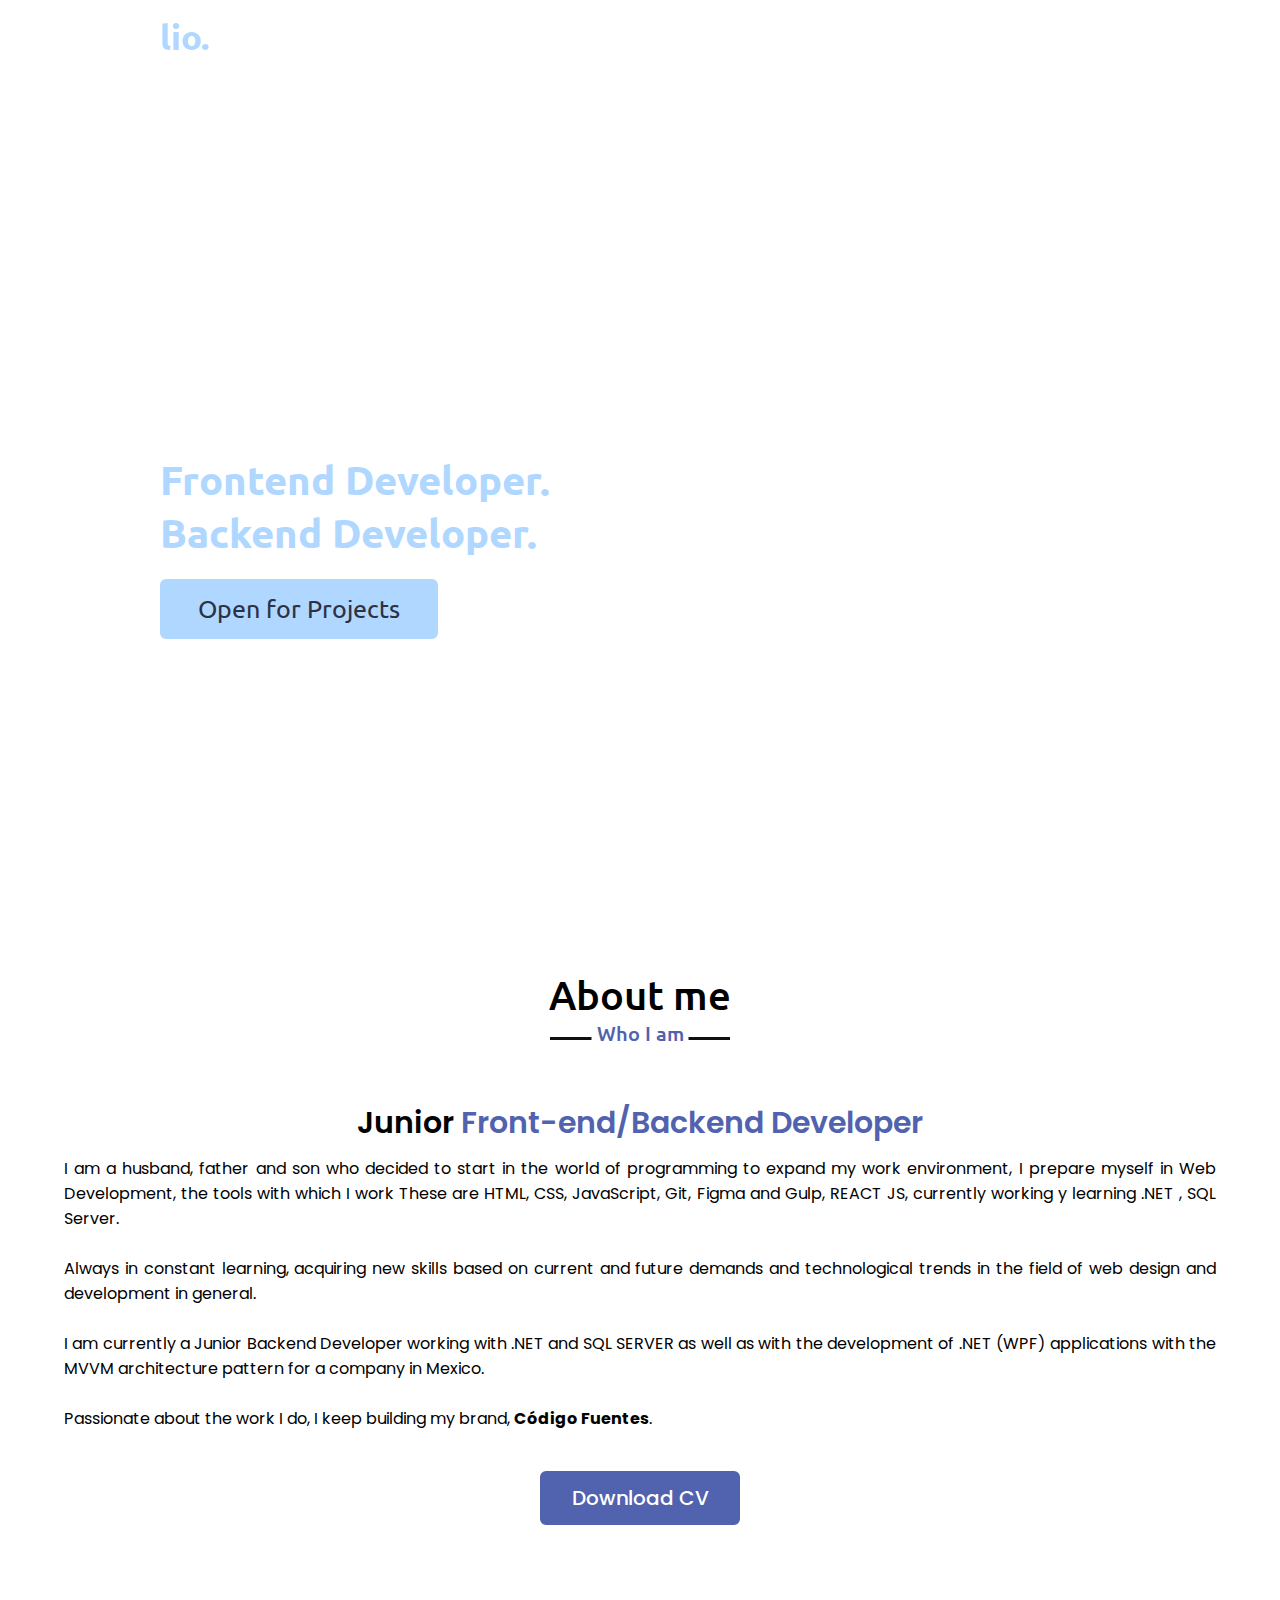
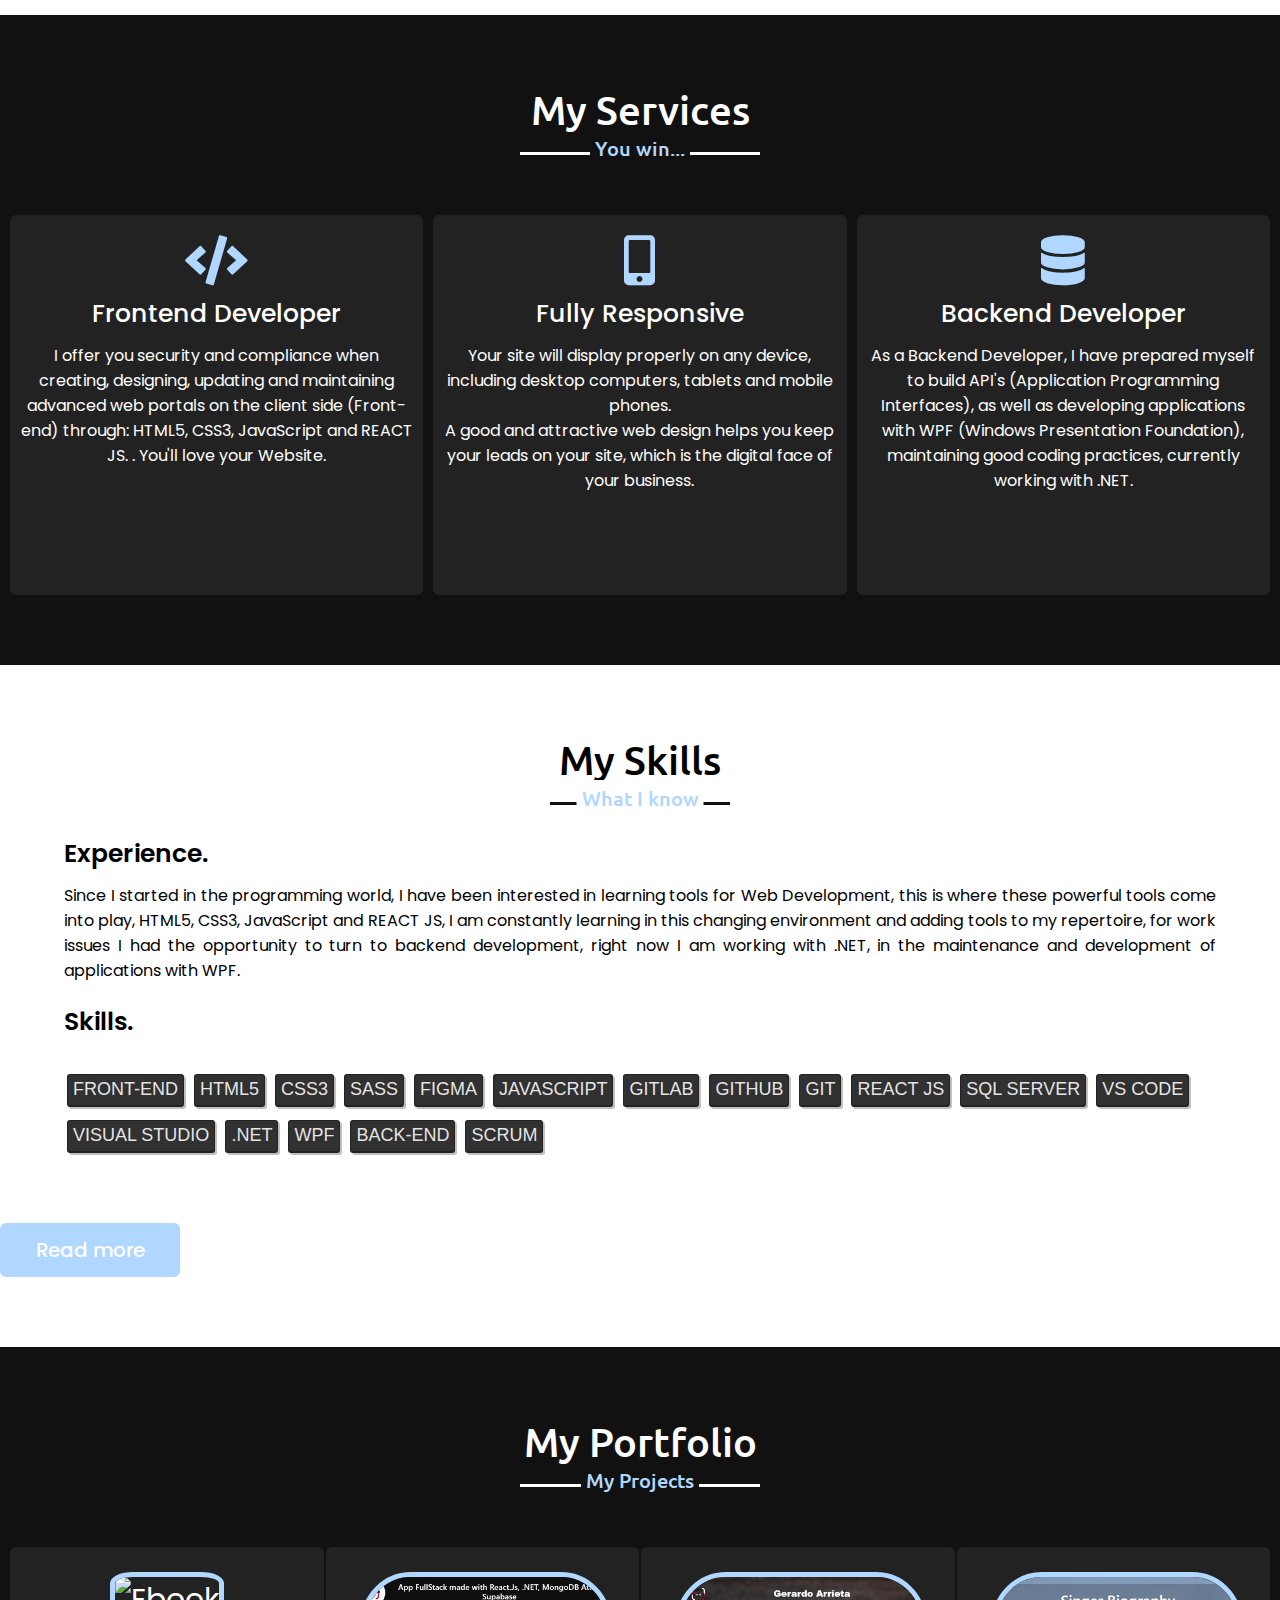
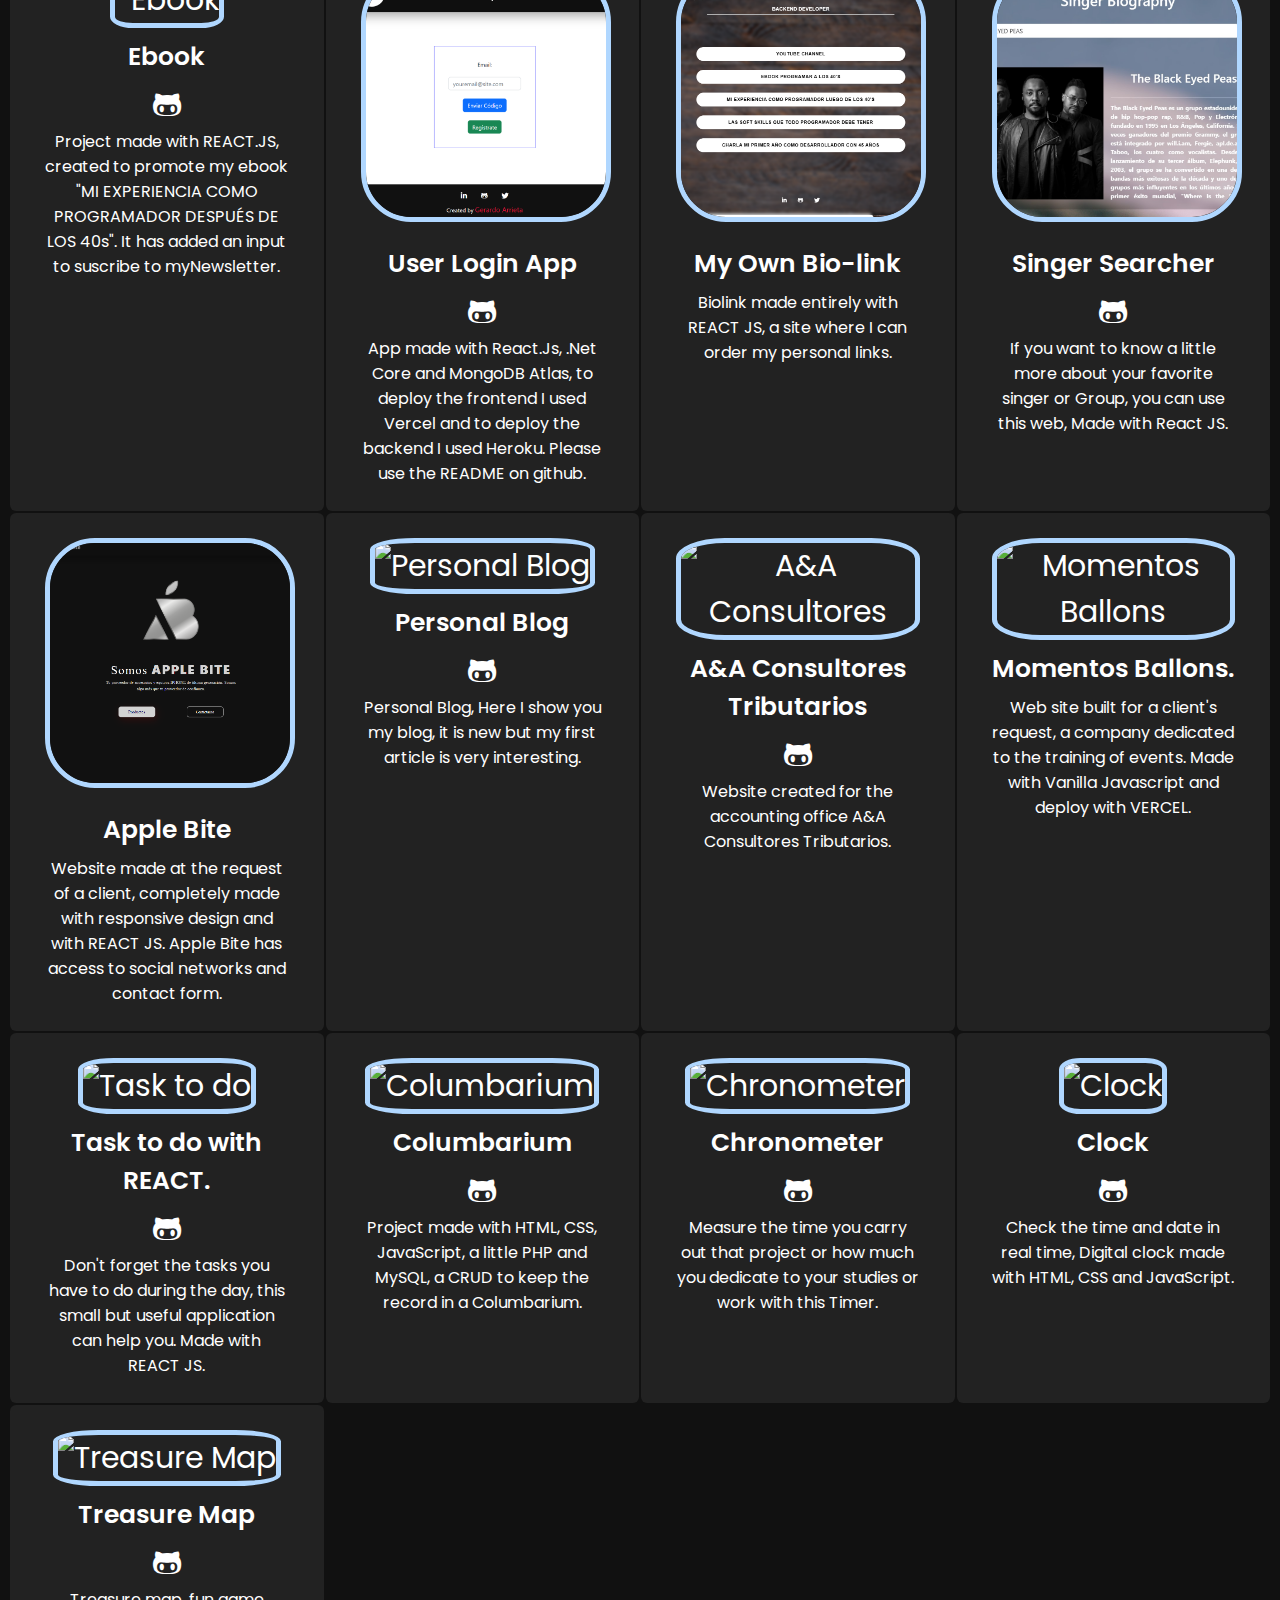
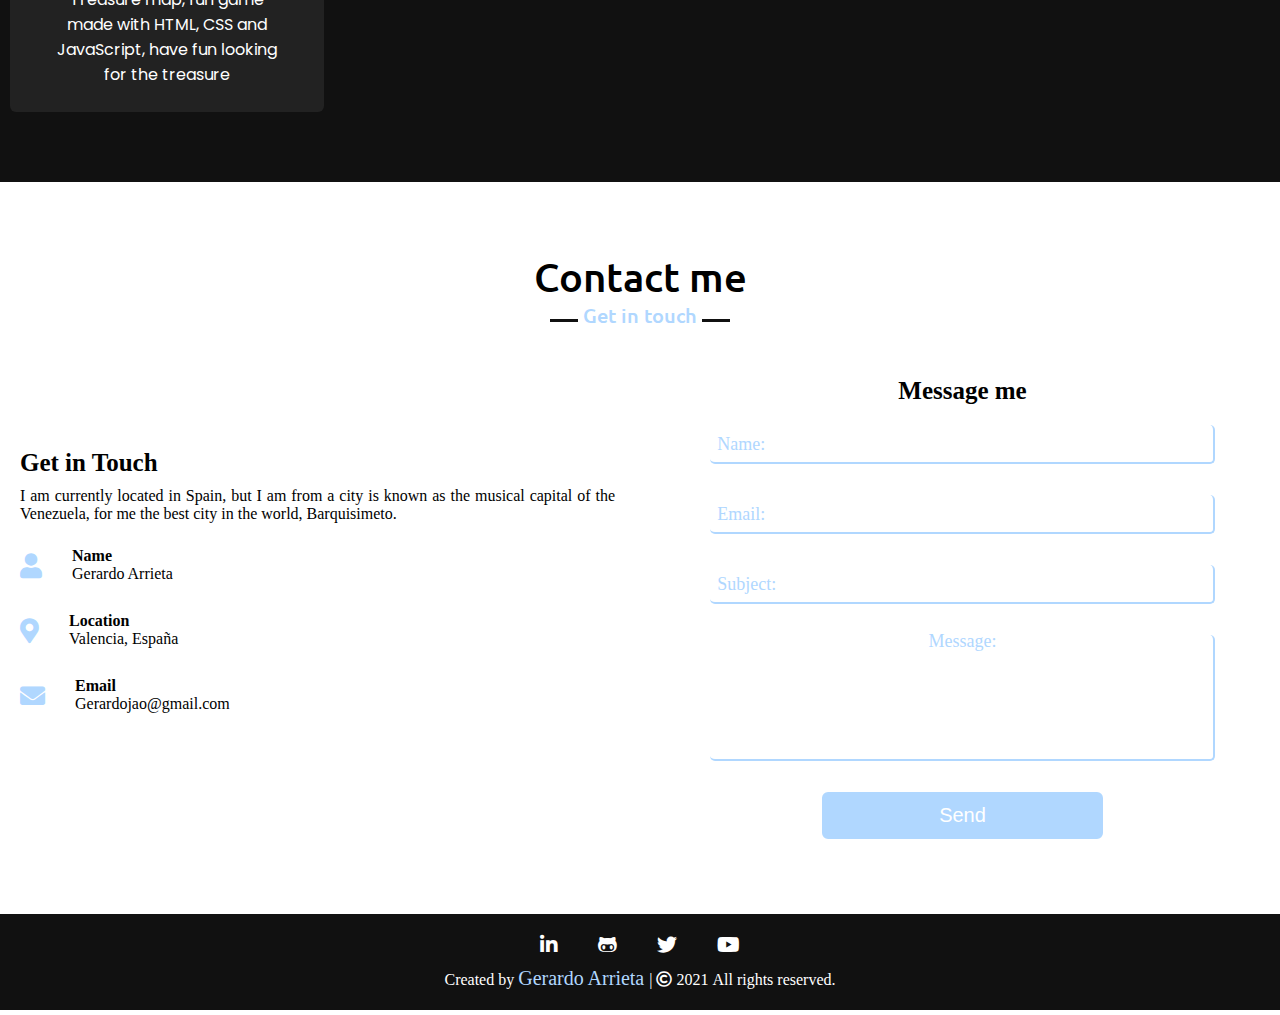
==== commit 7cd490b4: "Centerin CV button on About" ====
--- a/index.html
+++ b/index.html
@@ -66,8 +66,7 @@
 
                  -->
                 <article class="about__content about__content--2">
-                    <div>I am Oscar and I am Junior <span class="about__content--typed">Front-end/Backend Developer</span></div>
-                    <br>
+                    <div>Junior <span class="about__content--typed">Front-end/Backend Developer</span></div>
                     <p>I am a husband, father and son who decided to start in the world of programming to expand my work
                         environment, I prepare myself in Web Development, the tools with which I work These are HTML,
                         CSS, JavaScript, Git, Figma and Gulp, REACT JS, currently working y learning .NET , SQL Server.
@@ -76,8 +75,10 @@
                         technological trends in the field of web design and development in general.</p><br>
                         <p>I am currently a Junior Backend Developer working with .NET and SQL SERVER as well as with the development of .NET (WPF) applications with the MVVM architecture pattern for a company in Mexico.
                         </p><br>
-                    <p>Passionate about the work I do, I keep building my brand, <b>gerardojao</b>.</p><a href="./assets/CVGERARDOARRIETA.pdf"
-                        download="Oscar Fuentes CV" target="_blank" rel="noopener noreferrer">Download CV</a>
+                    <p>Passionate about the work I do, I keep building my brand, <b>Código Fuentes</b>.</p>
+                    <a href="./assets/CVGERARDOARRIETA.pdf"
+                        download="Oscar Fuentes CV" target="_blank" rel="noopener noreferrer">Download CV
+                    </a>
                 </article>
             </div>
         </div>
--- a/styles-min.css
+++ b/styles-min.css
@@ -223,9 +223,10 @@
   margin: auto;
 } */
 
-/* .about__content--2 {
-  margin: 20px;
-} */
+.about__content--2 {
+  text-align: center;
+} 
+
 .about__content--2 div {
   font-size: 25px;
   font-weight: 600;
@@ -254,7 +255,9 @@
 .about__content--2 a:hover {
   color: var(--fourth-color);
   background: none;
-} /* services section */
+} 
+
+/* services section */
 .service {
   font-family: "Poppins", sans-serif;
   padding-left: 10px;
@@ -371,11 +374,11 @@
   align-items: center;
   justify-content: center;
   max-width: 1300px;
-  margin: auto;
+  /* margin: auto; */
 }
 .about__content--2, .skills__content--creative,
 .skills__content--bars {
-  margin: 20px;
+  margin: 20px auto;
   width: 90%;
 }
 .skills__content--creative .text {
@@ -938,9 +941,9 @@
     height: 600px;
     width: 450px;
   } */
-  .about__content--2 {
+  /* .about__content--2 {
     margin: 20px 20px;
-  }
+  } */
   .about__content--2 div {
     font-size: 30px;
   }
